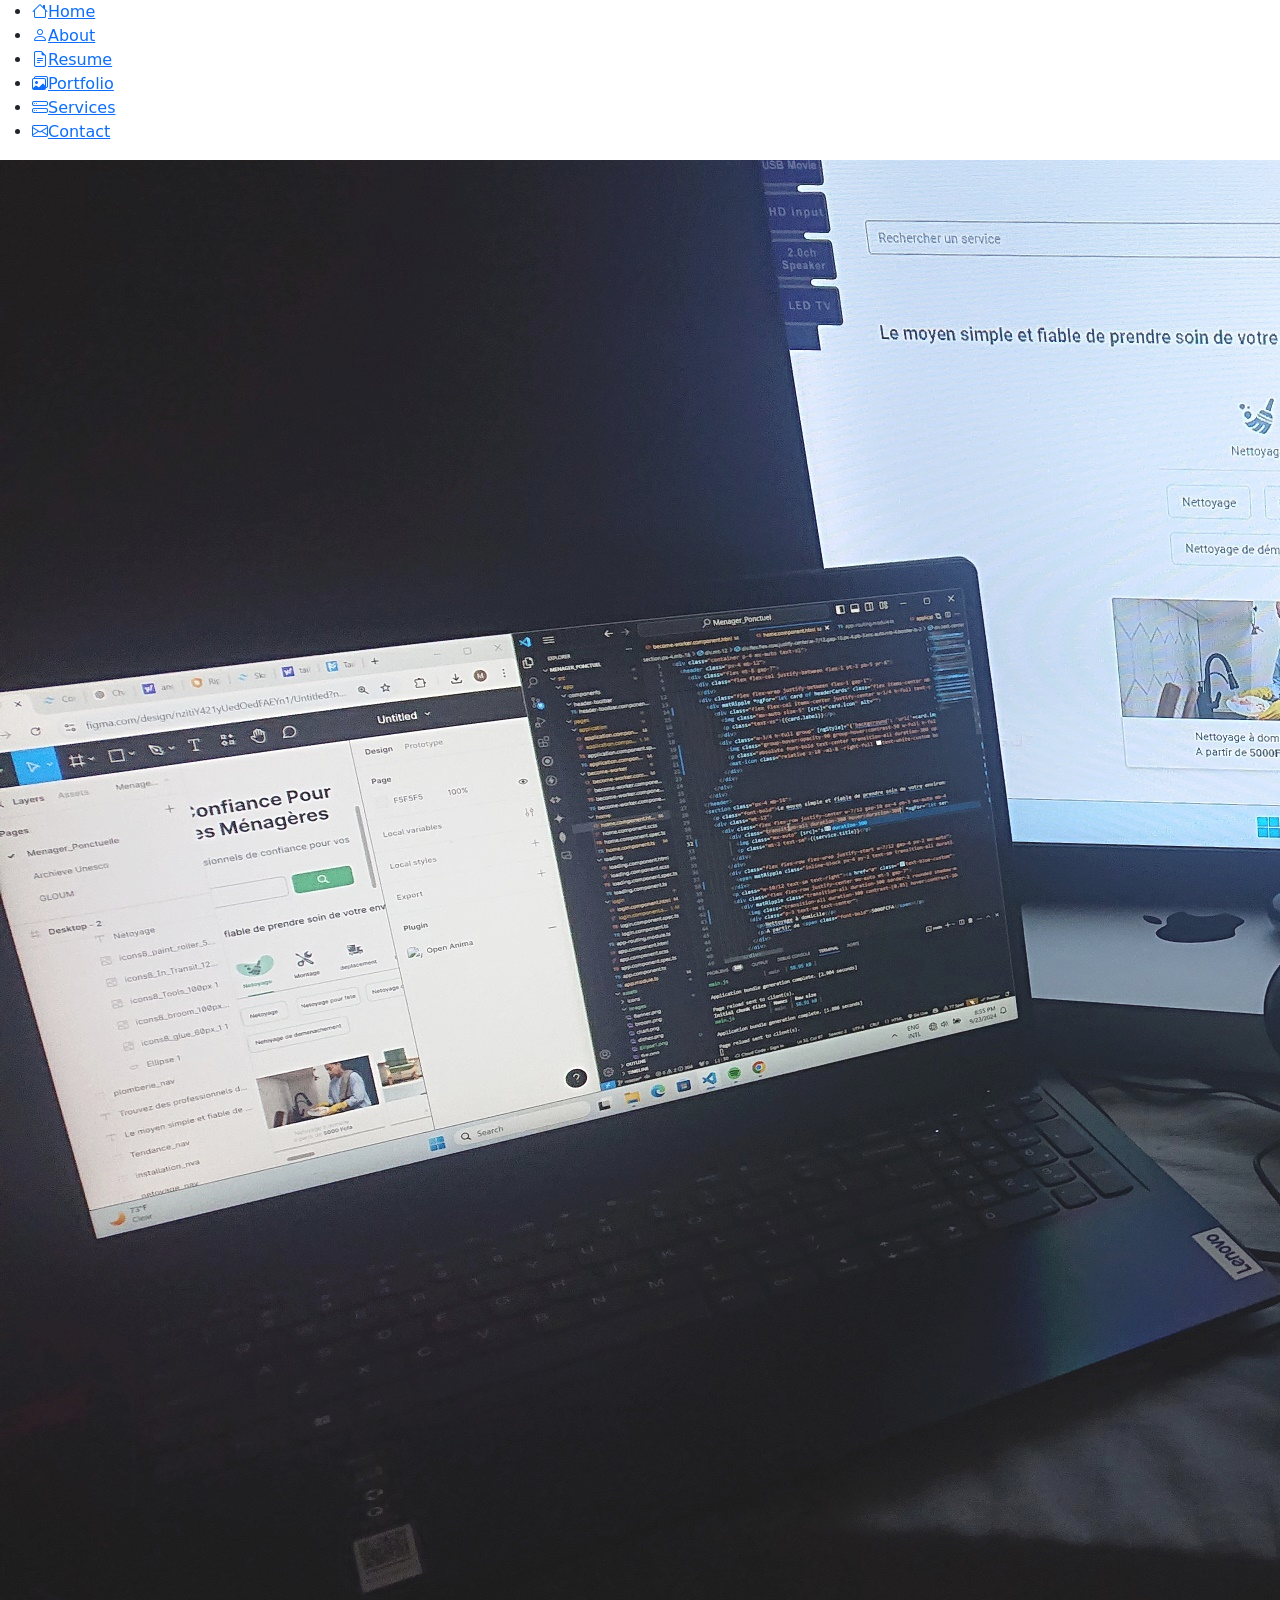
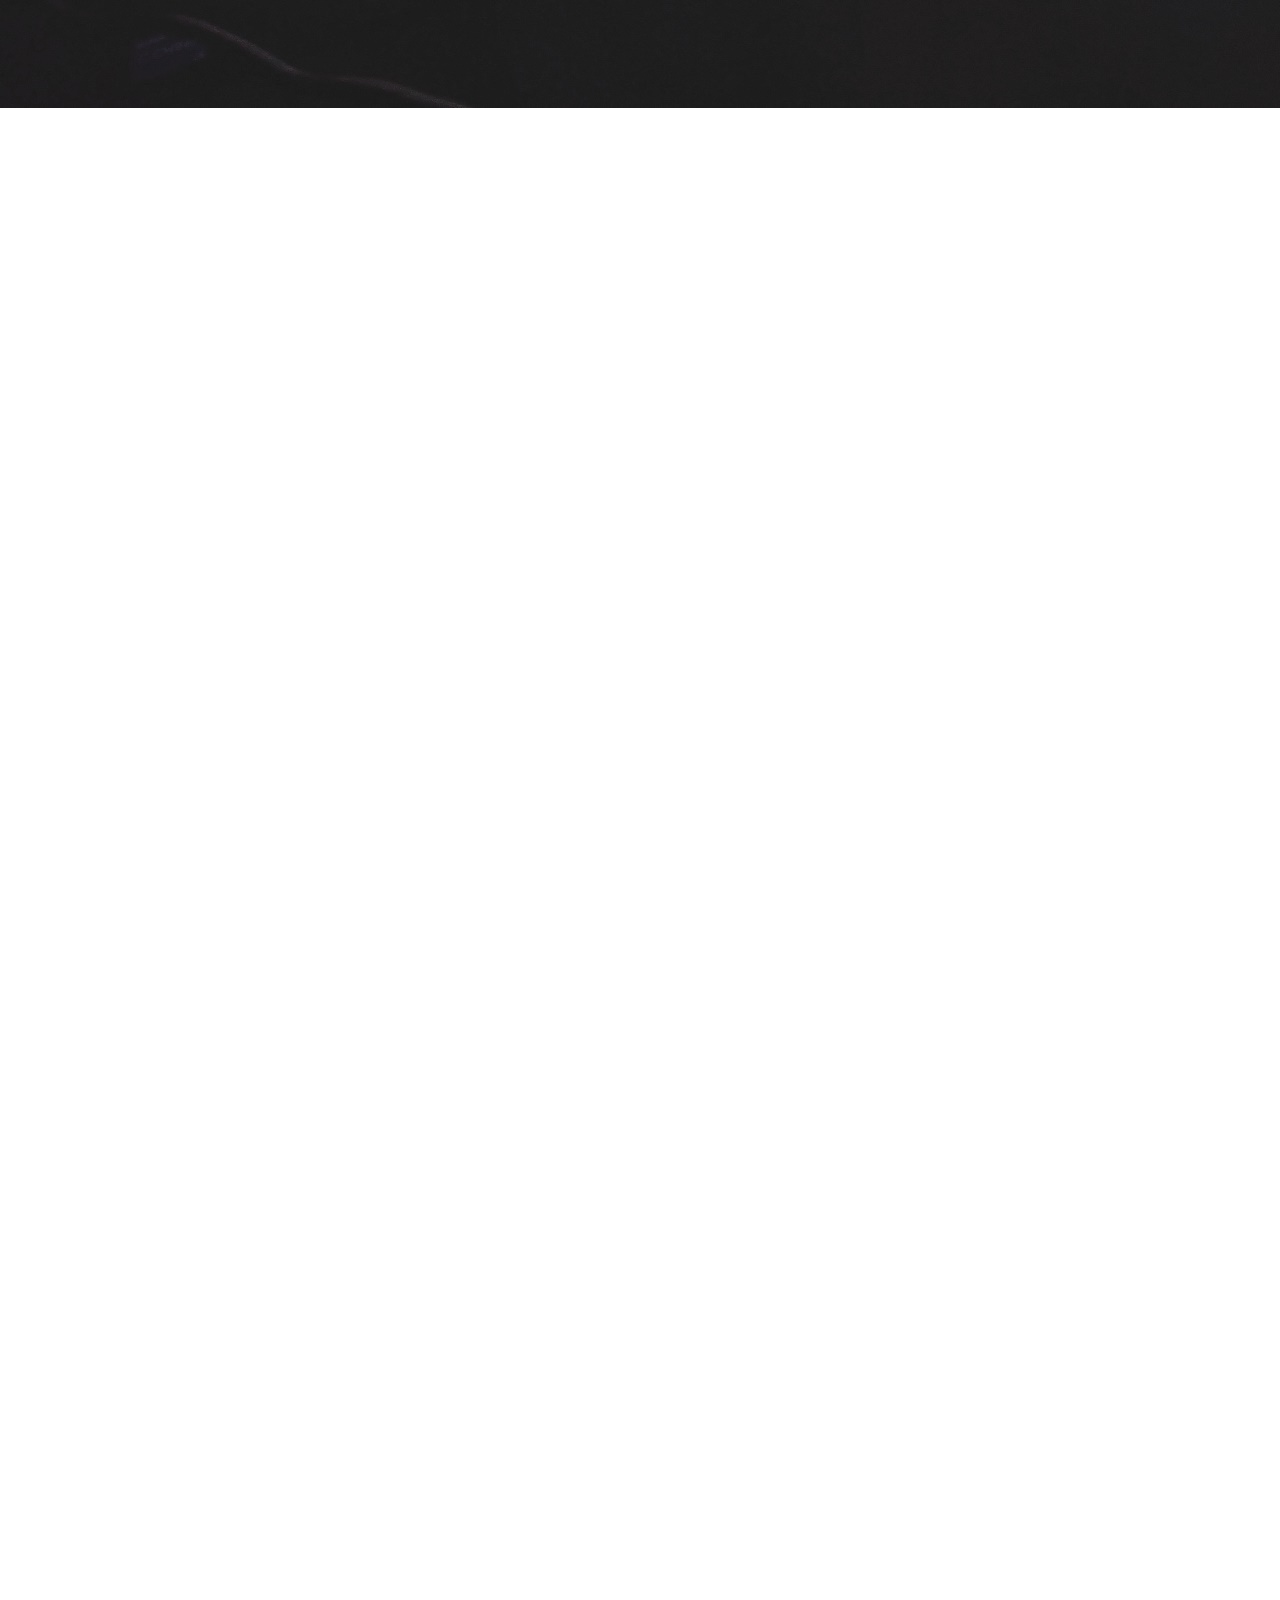
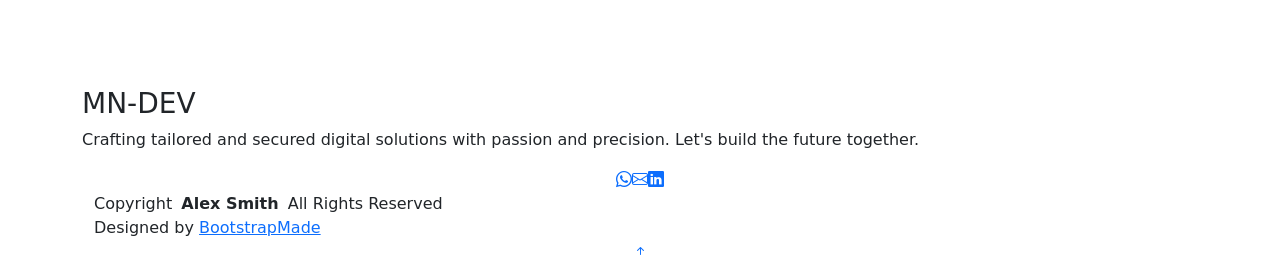
==== index.html @ fee62d94 "Google analytics integrated" ====
<!DOCTYPE html>
<html lang="en">

<head>
  <meta charset="utf-8">
  <meta content="width=device-width, initial-scale=1.0" name="viewport">
  <title>Martial NOUNGA</title>
  <meta content="Crafting tailored and secured digital solutions with passion and precision. Let's build the future together." name="description">
  <meta content="Martial NOUNGA, MN-DEV, Software Engineer, Developpeur Fullstack" name="keywords">

  <meta property="og:title" content="Martial NOUNGA – Web & Mobile Developer">
  <meta property="og:type" content="website">
  <meta property="og:url" content="https://m-dev-psi.vercel.app">
  <meta property="og:image" content="https://m-dev-psi.vercel.app/assets/img/og-image.jpg">
  <meta property="og:description" content="Discover Martial NOUNGA (MN-DEV)'s portfolio – from modern websites to full-featured mobile apps, crafted with precision, performance and passion.">

  <!-- Favicons -->
  <link href="assets/img/favicon.png" rel="icon">
  <link href="assets/img/apple-touch-icon.png" rel="apple-touch-icon">

  <!-- Fonts -->
  <link href="https://fonts.googleapis.com" rel="preconnect">
  <link href="https://fonts.gstatic.com" rel="preconnect" crossorigin>
  <link href="https://fonts.googleapis.com/css2?family=Roboto:ital,wght@0,100;0,300;0,400;0,500;0,700;0,900;1,100;1,300;1,400;1,500;1,700;1,900&family=Poppins:ital,wght@0,100;0,200;0,300;0,400;0,500;0,600;0,700;0,800;0,900;1,100;1,200;1,300;1,400;1,500;1,600;1,700;1,800;1,900&family=Raleway:ital,wght@0,100;0,200;0,300;0,400;0,500;0,600;0,700;0,800;0,900;1,100;1,200;1,300;1,400;1,500;1,600;1,700;1,800;1,900&display=swap" rel="stylesheet">

  <!-- Vendor CSS Files -->
  <link href="assets/vendor/bootstrap/css/bootstrap.min.css" rel="stylesheet">
  <link href="assets/vendor/bootstrap-icons/bootstrap-icons.css" rel="stylesheet">
  <link href="assets/vendor/aos/aos.css" rel="stylesheet">
  <link href="assets/vendor/glightbox/css/glightbox.min.css" rel="stylesheet">
  <link href="assets/vendor/swiper/swiper-bundle.min.css" rel="stylesheet">

  <!-- Main CSS File -->
  <link href="assets/css/main.css" rel="stylesheet">

  <!-- =======================================================
  * Template Name: MyResume
  * Template URL: https://bootstrapmade.com/free-html-bootstrap-template-my-resume/
  * Updated: Jun 29 2024 with Bootstrap v5.3.3
  * Author: BootstrapMade.com
  * License: https://bootstrapmade.com/license/
  ======================================================== -->
</head>

<!-- Google tag (gtag.js) -->
<script async src="https://www.googletagmanager.com/gtag/js?id=G-HFC8Z73PKP"></script>
<script>
  window.dataLayer = window.dataLayer || [];
  function gtag(){dataLayer.push(arguments);}
  gtag('js', new Date());

  gtag('config', 'G-HFC8Z73PKP');
</script>

<body class="index-page">

  <header id="header" class="header d-flex flex-column justify-content-center">

    <i class="header-toggle d-xl-none bi bi-list"></i>

    <nav id="navmenu" class="navmenu">
      <ul>
        <li><a href="#hero" class="active"><i class="bi bi-house navicon"></i><span>Home</span></a></li>
        <li><a href="#about"><i class="bi bi-person navicon"></i><span>About</span></a></li>
        <li><a href="#resume"><i class="bi bi-file-earmark-text navicon"></i><span>Resume</span></a></li>
        <li><a href="#portfolio"><i class="bi bi-images navicon"></i><span>Portfolio</span></a></li>
        <li><a href="#services"><i class="bi bi-hdd-stack navicon"></i><span>Services</span></a></li>
        <li><a href="#contact"><i class="bi bi-envelope navicon"></i><span>Contact</span></a></li>
      </ul>
    </nav>

  </header>

  <main class="main">

    <!-- Hero Section -->
    <section id="hero" class="hero section light-background">

      <img style="filter: opacity(0.9)" src="assets/img/hero.jpg" alt="">

      <div class="container" data-aos="zoom-out">
        <div class="row justify-content-center">
          <div class="col-lg-9">
            <h2 style="font-weight: bold;">Martial NOUNGA</h2>
            <p style="font-weight: bold;">I'm <span class="typed" data-typed-items="Developer, Freelancer, Cybersecurity Analyst">Developer</span><span class="typed-cursor typed-cursor--blink" aria-hidden="true"></span></p>
            <div class="social-links">
              <!-- <a href="#"><i class="bi bi-twitter-x"></i></a> -->
              <a href="https://wa.me/+237691790529" target="_blank"><i class="bi bi-whatsapp"></i></a>
              <a href="mailto:martialnounga@gmail.com" target="_blank"><i class="bi bi-envelope"></i></a>
              <a href="https://linkedin.com/in/martial-nounga" target="_blank"><i class="bi bi-linkedin"></i></a>
            </div>
          </div>
        </div>
      </div>

    </section><!-- /Hero Section -->

    <!-- About Section -->
    <section id="about" class="about section">

      <!-- Section Title -->
      <div class="container section-title" data-aos="fade-up">
        <h2>About</h2>
        <p>I'm a passionate fullstack developer and junior cybersecurity analyst dedicated to building secure, scalable, and user-friendly digital solutions. I believe in writing clean code and following best practices to ensure performance, reliability, and resilience in everything I build.</p>
      </div><!-- End Section Title -->

      <div class="container" data-aos="fade-up" data-aos-delay="100">

        <div class="row gy-4 justify-content-center align-items-center">
          <div style="height: 100%; overflow: hidden;" class="col-lg-4">
            <img src="assets/img/profile-img.jpg" class="img-fluid" alt="">
          </div>
          <div class="col-lg-8 content" style="">
            <h2>Fullstack Developer &amp; Junior Cybersecurity Analyst.</h2>
            <p class="fst-italic py-3">
              Bridging the gap between development and security, I create digital experiences that are not only intuitive and dynamic, but also secure by design.
            </p>
            <div class="row">
              <div class="col-lg-6">
                <ul>
                  <li><i class="bi bi-chevron-right"></i> <strong>Birthday:</strong> <span>22 Feb 2003</span></li>
                  <li><i class="bi bi-chevron-right"></i> <strong>Website:</strong> <span>https://m-dev-psi.vercel.app/</span></li>
                  <li><i class="bi bi-chevron-right"></i> <strong>Phone:</strong> <span>+237 691790529</span></li>
                  <li><i class="bi bi-chevron-right"></i> <strong>City:</strong> <span>Yaoundé, Douala</span></li>
                </ul>
              </div>
              <div class="col-lg-6">
                <ul>
                  <li><i class="bi bi-chevron-right"></i> <strong>Age:</strong> <span>22</span></li>
                  <li><i class="bi bi-chevron-right"></i> <strong>Degree:</strong> <span>Engineer Degree in Digital Systems</span></li>
                  <li><i class="bi bi-chevron-right"></i> <strong>Email:</strong> <span>martialnounga@gmail.com</span></li>
                  <li><i class="bi bi-chevron-right"></i> <strong>Freelance:</strong> <span>Available</span></li>
                </ul>
              </div>
            </div>
            <p class="py-3">
              Passionate about building scalable web and mobile applications and crafting secure digital solutions, I continuously strive to bridge functionality and security in everything I build. With a strong foundation in both development and cybersecurity, I bring a unique perspective that ensures the software I design is not only efficient and user-friendly, but also secure by default. I'm always eager to learn, collaborate, and take on new challenges that push my skills further.
            </p>
          </div>
        </div>

      </div>

    </section><!-- /About Section -->

    <!-- Stats Section -->
    <section id="stats" class="stats section">

      <div class="container" data-aos="fade-up" data-aos-delay="100">

        <div class="row gy-4">

          <div class="col-lg-3 col-md-6 d-flex flex-column align-items-center">
            <i class="bi bi-emoji-smile"></i>
            <div class="stats-item">
              <span data-purecounter-start="0" data-purecounter-end="24" data-purecounter-duration="1" class="purecounter"></span>
              <p>Happy Clients</p>
            </div>
          </div><!-- End Stats Item -->

          <div class="col-lg-3 col-md-6 d-flex flex-column align-items-center">
            <i class="bi bi-journal-richtext"></i>
            <div class="stats-item">
              <span data-purecounter-start="0" data-purecounter-end="30" data-purecounter-duration="1" class="purecounter"></span>
              <p>Projects</p>
            </div>
          </div><!-- End Stats Item -->

          <div class="col-lg-3 col-md-6 d-flex flex-column align-items-center">
            <i class="bi bi-headset"></i>
            <div class="stats-item">
              <span data-purecounter-start="0" data-purecounter-end="3" data-purecounter-duration="1" class="purecounter"></span>
              <p>Years of experiences</p>
            </div>
          </div><!-- End Stats Item -->

          <div class="col-lg-3 col-md-6 d-flex flex-column align-items-center">
            <i class="bi bi-people"></i>
            <div class="stats-item">
              <span data-purecounter-start="0" data-purecounter-end="8" data-purecounter-duration="1" class="purecounter"></span>
              <p>Brands that trust me</p>
            </div>
          </div>
          <!-- End Stats Item -->

        </div>

      </div>

    </section><!-- /Stats Section -->

    <!-- Skills Section -->
    <section id="skills" class="skills section">

      <!-- Section Title -->
      <div class="container section-title" data-aos="fade-up">
        <h2>Skills</h2>
        <p>Proficient in modern web and software development tools, languages, and frameworks.</p>
      </div><!-- End Section Title -->

      <div class="container" data-aos="fade-up" data-aos-delay="100">

        <div class="row skills-content skills-animation">

          <div class="col-lg-6">

            <div class="progress">
              <span class="skill"><span>Angular/Typescript</span> <i class="val">90%</i></span>
              <div class="progress-bar-wrap">
                <div class="progress-bar" role="progressbar" aria-valuenow="90" aria-valuemin="0" aria-valuemax="100"></div>
              </div>
            </div><!-- End Skills Item -->

            <div class="progress">
              <span class="skill"><span>Ionic (Angular)</span> <i class="val">90%</i></span>
              <div class="progress-bar-wrap">
                <div class="progress-bar" role="progressbar" aria-valuenow="90" aria-valuemin="0" aria-valuemax="100"></div>
              </div>
            </div><!-- End Skills Item -->

             <div class="progress">
              <span class="skill"><span>HTML / CSS / JavaScript (ES6+) / TypeScript</span> <i class="val">80%</i></span>
              <div class="progress-bar-wrap">
                <div class="progress-bar" role="progressbar" aria-valuenow="80" aria-valuemin="0" aria-valuemax="100"></div>
              </div>
            </div><!-- End Skills Item -->

            <div class="progress">
              <span class="skill"><span>TailwindCSS</span> <i class="val">80%</i></span>
              <div class="progress-bar-wrap">
                <div class="progress-bar" role="progressbar" aria-valuenow="80" aria-valuemin="0" aria-valuemax="100"></div>
              </div>
            </div><!-- End Skills Item -->

          </div>

          <div class="col-lg-6">

            <div class="progress">
              <span class="skill"><span>ASP.NET Core API (C#)</span> <i class="val">80%</i></span>
              <div class="progress-bar-wrap">
                <div class="progress-bar" role="progressbar" aria-valuenow="80" aria-valuemin="0" aria-valuemax="100"></div>
              </div>
            </div><!-- End Skills Item -->

            <div class="progress">
              <span class="skill"><span>Node JS / Express JS</span> <i class="val">80%</i></span>
              <div class="progress-bar-wrap">
                <div class="progress-bar" role="progressbar" aria-valuenow="80" aria-valuemin="0" aria-valuemax="100"></div>
              </div>
            </div><!-- End Skills Item -->

            <div class="progress">
              <span class="skill"><span>SQL Server / MySQL</span> <i class="val">60%</i></span>
              <div class="progress-bar-wrap">
                <div class="progress-bar" role="progressbar" aria-valuenow="60" aria-valuemin="0" aria-valuemax="100"></div>
              </div>
            </div><!-- End Skills Item -->

            <div class="progress">
              <span class="skill"><span>Analyse des risques SI</span> <i class="val">50%</i></span>
              <div class="progress-bar-wrap">
                <div class="progress-bar" role="progressbar" aria-valuenow="50" aria-valuemin="0" aria-valuemax="100"></div>
              </div>
            </div><!-- End Skills Item -->

          </div>

        </div>

      </div>

    </section><!-- /Skills Section -->

    <!-- Resume Section -->
    <section id="resume" class="resume section">

      <!-- Section Title -->
      <div class="container section-title" data-aos="fade-up">
        <h2>Resume</h2>
        <p>I hold a Master's in Digital Systems Engineering with a focus on software development and cybersecurity. I've built fullstack web and mobile apps using Angular, Ionic, Node.js, and ASP.NET Core, and completed freelance projects in various fields of activities.</p>
      </div><!-- End Section Title -->

      <div class="container">

        <div class="row">

          <div class="col-lg-6" data-aos="fade-up" data-aos-delay="100">
            <h3 class="resume-title">Summary</h3>

            <div class="resume-item pb-0">
              <h4>Martial NOUNGA</h4>
              <p><em>Versatile and detail-oriented Fullstack Developer with 3+ years of experience designing and building secure, user-centered web and mobile applications from concept to deployment. Currently deepening expertise in cybersecurity to deliver solutions that are both innovative and resilient by design.</em></p>
              <ul>
                <li><a href="https://www.google.com/maps/place/Yaound%C3%A9,+Cameroon" target="_blank">Yaoundé, Centre, Cameroon</a></li>
                <li><a href="tel:+237691790529" target="_blank">+237 691790529</a></li>
                <li><a href="mailto:martialnounga@gmail.com" target="_blank">martialnounga@gmail.com</a></li>
              </ul>
            </div><!-- Edn Resume Item -->

            <h3 class="resume-title">Education</h3>
            <div class="resume-item">
              <h4>Master's Degree in Digital Systems Engineering</h4>
              <h5>2020 - 2025</h5>
              <p><em>International Advanced School of Digital Engineering, Cameroon</em></p>
              <p>Comprehensive 5-year projects oriented training program focused on software development, networking, and cybersecurity, with hands-on experience in fullstack engineering and secure systems design.</p>
            </div><!-- Edn Resume Item -->

            <div class="resume-item">
              <h4>Cisco Certified Ethical Hacker – Training in Progress</h4>
              <h5>2024 - Ongoing</h5>
              <p><em>Cisco Networking Academy - Online</em></p>
              <p>Currently pursuing CEH certification via Cisco NetAcad, developing skills in ethical hacking, vulnerability assessment, and network defense.</p>
            </div><!-- Edn Resume Item -->

            <div class="resume-item">
              <h4>Certified in Cybersecurity (CC)</h4>
              <h5>2024</h5>
              <p><em>ISC2 – International Information System Security Certification Consortium</em></p>
              <p>Recognized certification validating core cybersecurity knowledge in security principles, access control, network security, and risk management.</p>
            </div><!-- Edn Resume Item -->

          </div>

          <div class="col-lg-6" data-aos="fade-up" data-aos-delay="200">
            <h3 class="resume-title">Professional Experience</h3>
            <div class="resume-item">
              <h4>Software Engineer</h4>
              <h5>2023 - Present</h5>
              <p><em>Weblysoft, McLean Virginia, USA </em></p>
              <ul>
                <li>Built and maintained web apps, mobile apps using Angular, Ionic and TailwindCSS.</li>
                <li>Developed RESTful APIs and microservices for various client projects, using ASP.NET Core (C#). </li>
                <li>Built performance-optimized websites that enhance brand visibility and effectively communicate business services to target audiences.</li>
                <li>Ensured scalability and maintainability through modular architecture and clean code</li>
              </ul>
            </div><!-- Edn Resume Item -->

            <div class="resume-item">
              <h4>Frontend Developer</h4>
              <h5>2024 – 2025</h5>
              <p><em>Cover, Yaounde, Cameroon</em></p>
              <ul>
                <li>Contributed to the development of modern frontend interfaces of the ERP FLEUVA using Angular, TypeScript.</li>
                <li>Implemented responsive designs and reusable components aligned with UX best practices.</li>
                <li>Participated in agile workflows and collaborated closely with backend teams.</li>
                <li>Contributing in software testing phase, and involved in the software security assessment team to identify and mitigates the system's vulnerabilities.</li>
              </ul>
            </div><!-- Edn Resume Item -->

            <div class="resume-item">
              <h4>Freelance Fullstack web/mobile developer</h4>
              <h5>2022 - Present</h5>
              <p><em>Self-employed</em></p>
              <ul>
                <li>Developed and deployed custom web and mobile apps for clients in healthcare, education, entertainment, commerce, etc.</li>
                <li>Handled full project lifecycle: planning, financing, UI/UX, backend, frontend, hosting, and maintenance.</li>
              </ul>
            </div><!-- Edn Resume Item -->

          </div>

        </div>

      </div>

    </section><!-- /Resume Section -->

    <!-- Portfolio Section -->
    <section id="portfolio" class="portfolio section">

      <!-- Section Title -->
      <div class="container section-title" data-aos="fade-up">
        <h2>Portfolio</h2>
        <p><p>From websites for growing brands to complete web and mobile applications, these projects reflect my ability to turn ideas into functional, secure, and user-focused digital solutions. Many other projects exist as well, but only a selection is showcased here.</p></p>
      </div><!-- End Section Title -->

      <div class="container">

        <div class="isotope-layout" data-default-filter="*" data-layout="masonry" data-sort="original-order">

          <ul class="portfolio-filters isotope-filters" data-aos="fade-up" data-aos-delay="100">
            <li data-filter="*" class="filter-active">All</li>
            <li data-filter=".filter-app">Mobile Apps</li>
            <li data-filter=".filter-product">Web Apps</li>
            <li data-filter=".filter-branding">Websites</li>
          </ul><!-- End Portfolio Filters -->

          <div id="isotope-container" class="row gy-4 isotope-container" data-aos="fade-up" data-aos-delay="200">

            

          </div><!-- End Portfolio Container -->

        </div>

      </div>

    </section><!-- /Portfolio Section -->

    <!-- Services Section -->
    <section id="services" class="services section">

      <!-- Section Title -->
      <div class="container section-title" data-aos="fade-up">
        <h2>Services</h2>
        <p>I provide tailored digital solutions ranging from modern web and mobile application development to performance optimization and basic cybersecurity assessments. My goal is to help businesses grow securely and efficiently through technology.</p>
      </div><!-- End Section Title -->

      <div class="container">

        <div class="row gy-4">

          <div class="col-lg-4 col-md-6" data-aos="fade-up" data-aos-delay="100">
            <div class="service-item item-cyan position-relative">
              <div class="icon">
                <svg width="100" height="100" viewBox="0 0 600 600" xmlns="http://www.w3.org/2000/svg">
                  <path stroke="none" stroke-width="0" fill="#f5f5f5" d="M300,521.0016835830174C376.1290562159157,517.8887921683347,466.0731472004068,529.7835943286574,510.70327084640275,468.03025145048787C554.3714126377745,407.6079735673963,508.03601936045806,328.9844924480964,491.2728898941984,256.3432110539036C474.5976632858925,184.082847569629,479.9380746630129,96.60480741107993,416.23090153303,58.64404602377083C348.86323505073057,18.502131276798302,261.93793281208167,40.57373210992963,193.5410806939664,78.93577620505333C130.42746243093433,114.334589627462,98.30271207620316,179.96522072025542,76.75703585869454,249.04625023123273C51.97151888228291,328.5150500222984,13.704378332031375,421.85034740162234,66.52175969318436,486.19268352777647C119.04800174914682,550.1803526380478,217.28368757567262,524.383925680826,300,521.0016835830174"></path>
                </svg>
                <i class="bi bi-code-slash"></i>
              </div>
              <a href="#" class="stretched-link">
                <h3>Fullstack Web Development</h3>
              </a>
              <p>Responsive and dynamic websites and web apps using Angular, TailwindCSS, Node.js, and .NET. From UI design to backend integration.</p>
            </div>
          </div><!-- End Service Item -->

          <div class="col-lg-4 col-md-6" data-aos="fade-up" data-aos-delay="200">
            <div class="service-item item-orange position-relative">
              <div class="icon">
                <svg width="100" height="100" viewBox="0 0 600 600" xmlns="http://www.w3.org/2000/svg">
                  <path stroke="none" stroke-width="0" fill="#f5f5f5" d="M300,582.0697525312426C382.5290701553225,586.8405444964366,449.9789794690241,525.3245884688669,502.5850820975895,461.55621195738473C556.606425686781,396.0723002908107,615.8543463187945,314.28637112970534,586.6730223649479,234.56875336149918C558.9533121215079,158.8439757836574,454.9685369536778,164.00468322053177,381.49747125262974,130.76875717737553C312.15926192815925,99.40240125094834,248.97055460311594,18.661163978235184,179.8680185752513,50.54337015887873C110.5421016452524,82.52863877960104,119.82277516462835,180.83849132639028,109.12597500060166,256.43424936330496C100.08760227029461,320.3096726198365,92.17705696193138,384.0621239912766,124.79988738764834,439.7174275375508C164.83382741302287,508.01625554203684,220.96474134820875,577.5009287672846,300,582.0697525312426"></path>
                </svg>
                <i class="bi bi-phone"></i>
              </div>
              <a href="#" class="stretched-link">
                <h3>Mobile App <br>Development</h3>
              </a>
              <p>Cross-platform mobile apps with Ionic & Angular. Delivering modern UI and smooth performance on Android & iOS.</p>
            </div>
          </div><!-- End Service Item -->

          <div class="col-lg-4 col-md-6" data-aos="fade-up" data-aos-delay="300">
            <div class="service-item item-teal position-relative">
              <div class="icon">
                <svg width="100" height="100" viewBox="0 0 600 600" xmlns="http://www.w3.org/2000/svg">
                  <path stroke="none" stroke-width="0" fill="#f5f5f5" d="M300,541.5067337569781C382.14930387511276,545.0595476570109,479.8736841581634,548.3450877840088,526.4010558755058,480.5488172755941C571.5218469581645,414.80211281144784,517.5187510058486,332.0715597781072,496.52539010469104,255.14436215662573C477.37192572678356,184.95920475031193,473.57363656557914,105.61284051026155,413.0603344069578,65.22779650032875C343.27470386102294,18.654635553484475,251.2091493199835,5.337323636656869,175.0934190732945,40.62881213300186C97.87086631185822,76.43348514350839,51.98124368387456,156.15599469081315,36.44837278890362,239.84606092416172C21.716077023791087,319.22268207091537,43.775223500013084,401.1760424656574,96.891909868211,461.97329694683043C147.22146801428983,519.5804099606455,223.5754009179313,538.201503339737,300,541.5067337569781"></path>
                </svg>
                <i class="bi bi-diagram-3"></i>
              </div>
              <a href="#" class="stretched-link">
                <h3>API Design <br>& Integration</h3>
              </a>
              <p>Design and integration of RESTful APIs to connect and scale web and mobile applications effectively.</p>
            </div>
          </div><!-- End Service Item -->

          <div class="col-lg-4 col-md-6" data-aos="fade-up" data-aos-delay="400">
            <div class="service-item item-red position-relative">
              <div class="icon">
                <svg width="100" height="100" viewBox="0 0 600 600" xmlns="http://www.w3.org/2000/svg">
                  <path stroke="none" stroke-width="0" fill="#f5f5f5" d="M300,503.46388370962813C374.79870501325706,506.71871716319447,464.8034551963731,527.1746412648533,510.4981551193396,467.86667711651364C555.9287308511215,408.9015244558933,512.6030010748507,327.5744911775523,490.211057578863,256.5855673507754C471.097692560561,195.9906835881958,447.69079081568157,138.11976852964426,395.19560036434837,102.3242989838813C329.3053358748298,57.3949838291264,248.02791733380457,8.279543830951368,175.87071277845988,42.242879143198664C103.41431057327972,76.34704239035025,93.79494320519305,170.9812938413882,81.28167332365135,250.07896920659033C70.17666984294237,320.27484674793965,64.84698225790005,396.69656628748305,111.28512138212992,450.4950937839243C156.20124167950087,502.5303643271138,231.32542653798444,500.4755392045468,300,503.46388370962813"></path>
                </svg>
                <i class="bi bi-globe"></i>
              </div>
              <a href="#" class="stretched-link">
                <h3>Website Development & Optimization</h3>
              </a>
              <p>Build modern, responsive websites tailored to your brand, and optimize them for performance, SEO, and user experience.</p>
              <a href="#" class="stretched-link"></a>
            </div>
          </div><!-- End Service Item -->

          <div class="col-lg-4 col-md-6" data-aos="fade-up" data-aos-delay="600">
            <div class="service-item item-pink position-relative">
              <div class="icon">
                <svg width="100" height="100" viewBox="0 0 600 600" xmlns="http://www.w3.org/2000/svg">
                  <path stroke="none" stroke-width="0" fill="#f5f5f5" d="M300,566.797414625762C385.7384707136149,576.1784315230908,478.7894351017131,552.8928747891023,531.9192734346935,484.94944893311C584.6109503024035,417.5663521118492,582.489472248146,322.67544863468447,553.9536738515405,242.03673114598146C529.1557734026468,171.96086150256528,465.24506316201064,127.66468636344209,395.9583748389544,100.7403814666027C334.2173773831606,76.7482773500951,269.4350130405921,84.62216499799875,207.1952322260088,107.2889140133804C132.92018162631612,134.33871894543012,41.79353780512637,160.00259165414826,22.644507872594943,236.69541883565114C3.319112789854554,314.0945973066697,72.72355303640163,379.243833228382,124.04198916343866,440.3218312028393C172.9286146004772,498.5055451809895,224.45579914871206,558.5317968840102,300,566.797414625762"></path>
                </svg>
                <i class="bi bi-shield-lock"></i>
              </div>
              <a href="#" class="stretched-link">
                <h3>Software Security Assessment</h3>
              </a>
              <p>Basic vulnerability assessments and code reviews to help identify and fix potential security risks.</p>
              <a href="#" class="stretched-link"></a>
            </div>
          </div><!-- End Service Item -->

          <div class="col-lg-4 col-md-6" data-aos="fade-up" data-aos-delay="500">
            <div class="service-item item-indigo position-relative">
              <div class="icon">
                <svg width="100" height="100" viewBox="0 0 600 600" xmlns="http://www.w3.org/2000/svg">
                  <path stroke="none" stroke-width="0" fill="#f5f5f5" d="M300,532.3542879108572C369.38199826031484,532.3153073249985,429.10787420159085,491.63046689027357,474.5244479745417,439.17860296908856C522.8885846962883,383.3225815378663,569.1668002868075,314.3205725914397,550.7432151929288,242.7694973846089C532.6665558377875,172.5657663291529,456.2379748765914,142.6223662098291,390.3689995646985,112.34683881706744C326.66090330228417,83.06452184765237,258.84405631176094,53.51806209861945,193.32584062364296,78.48882559362697C121.61183558270385,105.82097193414197,62.805066853699245,167.19869350419734,48.57481801355237,242.6138429142374C34.843463184063346,315.3850353017275,76.69343916112496,383.4422959591041,125.22947124332185,439.3748458443577C170.7312796277747,491.8107796887764,230.57421082200815,532.3932930995766,300,532.3542879108572"></path>
                </svg>
                <i class="bi bi-person-workspace icon"></i>
              </div>
              <a href="#" class="stretched-link">
                <h3>Freelance <br>Consulting</h3>
              </a>
              <p>Technical support for startups and entrepreneurs: project scoping, MVP building, and software advice.</p>
              <a href="#" class="stretched-link"></a>
            </div>
          </div><!-- End Service Item -->

        </div>

      </div>

    </section><!-- /Services Section -->

    <!-- Testimonials Section -->
    <section id="testimonials" class="testimonials section">

      <!-- Section Title -->
      <div class="container section-title" data-aos="fade-up">
        <h2>They Trust Us</h2>
        <p class="fst-italic">Every project is a story of trust and collaboration.</p>
      </div><!-- End Section Title -->

      <div class="container" data-aos="fade-up" data-aos-delay="100">

        <div class="swiper init-swiper">
          <script type="application/json" class="swiper-config">
            {
              "loop": true,
              "speed": 600,
              "autoplay": {
                "delay": 5000
              },
              "slidesPerView": "auto",
              "pagination": {
                "el": ".swiper-pagination",
                "type": "bullets",
                "clickable": true
              }
            }
          </script>
          <div class="swiper-wrapper">

            <div class="swiper-slide">
              <div class="testimonial-item">
                <div class="row gy-4 justify-content-center align-items-center">
                  <div class="col-lg-2 text-center">
                    <img src="assets/img/testimonials/weblysoft.png" class="img-fluid" alt="">
                  </div>
                  <div class="col-lg-2 text-center">
                    <img src="assets/img/testimonials/raia.png" class="img-fluid" alt="">
                  </div>
                  <div class="col-lg-2 text-center">
                    <img src="assets/img/testimonials/fleuva.webp" class="img-fluid" alt="">
                  </div>
                  <div class="col-lg-2 text-center">
                    <img src="assets/img/testimonials/laboussole.svg" class="img-fluid" alt="">
                  </div>
                  <div class="col-lg-2 text-center">
                    <img src="assets/img/testimonials/cover.svg" class="img-fluid" alt="">
                  </div>
                </div>
              </div>
            </div>

            <!-- <div class="swiper-slide">
              <div class="testimonial-item">
                <div class="row gy-4 justify-content-center">
                  <div class="col-lg-2 text-center">
                    <img src="assets/img/testimonials/laboussole.svg" class="img-fluid" alt="">
                  </div>
                  <div class="col-lg-2 text-center">
                    <img src="assets/img/testimonials/cover.svg" class="img-fluid" alt="">
                  </div>
                </div>
              </div>
            </div> -->
            <!-- End testimonial item -->

            <!-- <div class="swiper-slide">
              <div class="testimonial-item">
                <div class="row gy-4 justify-content-center">
                  <div class="col-lg-6">
                    <div class="testimonial-content">
                      <p>
                        <i class="bi bi-quote quote-icon-left"></i>
                        <span>Export tempor illum tamen malis malis eram quae irure esse labore quem cillum quid cillum eram malis quorum velit fore eram velit sunt aliqua noster fugiat irure amet legam anim culpa.</span>
                        <i class="bi bi-quote quote-icon-right"></i>
                      </p>
                      <h3>Manuella MENDO</h3>
                      <h4>UI/UX Designer, Weblysoft LLC</h4>
                      <div class="stars">
                        <i class="bi bi-star-fill"></i><i class="bi bi-star-fill"></i><i class="bi bi-star-fill"></i><i class="bi bi-star-fill"></i><i class="bi bi-star-fill"></i>
                      </div>
                    </div>
                  </div>
                  <div class="col-lg-2 text-center">
                    <img src="assets/img/testimonials/testimonials-2.jpg" class="img-fluid testimonial-img" alt="">
                  </div>
                </div>
              </div>
            </div> -->
            <!-- End testimonial item -->

            <!-- <div class="swiper-slide">
              <div class="testimonial-item">
                <div class="row gy-4 justify-content-center">
                  <div class="col-lg-6">
                    <div class="testimonial-content">
                      <p>
                        <i class="bi bi-quote quote-icon-left"></i>
                        <span>Enim nisi quem export duis labore cillum quae magna enim sint quorum nulla quem veniam duis minim tempor labore quem eram duis noster aute amet eram fore quis sint minim.</span>
                        <i class="bi bi-quote quote-icon-right"></i>
                      </p>
                      <h3>Jena Karlis</h3>
                      <h4>Store Owner</h4>
                      <div class="stars">
                        <i class="bi bi-star-fill"></i><i class="bi bi-star-fill"></i><i class="bi bi-star-fill"></i><i class="bi bi-star-fill"></i><i class="bi bi-star-fill"></i>
                      </div>
                    </div>
                  </div>
                  <div class="col-lg-2 text-center">
                    <img src="assets/img/testimonials/testimonials-3.jpg" class="img-fluid testimonial-img" alt="">
                  </div>
                </div>
              </div>
            </div> -->
            <!-- End testimonial item -->

            <!-- <div class="swiper-slide">
              <div class="testimonial-item">
                <div class="row gy-4 justify-content-center">
                  <div class="col-lg-6">
                    <div class="testimonial-content">
                      <p>
                        <i class="bi bi-quote quote-icon-left"></i>
                        <span>Fugiat enim eram quae cillum dolore dolor amet nulla culpa multos export minim fugiat minim velit minim dolor enim duis veniam ipsum anim magna sunt elit fore quem dolore labore illum veniam.</span>
                        <i class="bi bi-quote quote-icon-right"></i>
                      </p>
                      <h3>John Larson</h3>
                      <h4>Entrepreneur</h4>
                      <div class="stars">
                        <i class="bi bi-star-fill"></i><i class="bi bi-star-fill"></i><i class="bi bi-star-fill"></i><i class="bi bi-star-fill"></i><i class="bi bi-star-fill"></i>
                      </div>
                    </div>
                  </div>
                  <div class="col-lg-2 text-center">
                    <img src="assets/img/testimonials/testimonials-4.jpg" class="img-fluid testimonial-img" alt="">
                  </div>
                </div>
              </div>
            </div> -->
            <!-- End testimonial item -->

          </div>
          <div class="swiper-pagination"></div>
        </div>

      </div>

    </section><!-- /Testimonials Section -->

    <!-- Contact Section -->
    <section id="contact" class="contact section">

      <!-- Section Title -->
      <div class="container section-title" data-aos="fade-up">
        <h2>Contact</h2>
        <p>Besoin de collaboration ou d'informations supplémentaires ?</p>
      </div><!-- End Section Title -->

      <div class="container" data-aos="fade" data-aos-delay="100">

        <div class="row gy-4">

          <div class="col-lg-4">
            <div class="info-item d-flex" data-aos="fade-up" data-aos-delay="200">
              <i class="bi bi-geo-alt flex-shrink-0"></i>
              <div>
                <h3>Address</h3>
                <p>Emana, Yaoundé, Cameroon</p>
              </div>
            </div><!-- End Info Item -->

            <div class="info-item d-flex" data-aos="fade-up" data-aos-delay="300">
              <i class="bi bi-telephone flex-shrink-0"></i>
              <div>
                <h3>Call Us</h3>
                <p><a style="color: #272829;" href="tel:+237691790529">+237 691790529</a></p>
              </div>
            </div><!-- End Info Item -->

            <div class="info-item d-flex" data-aos="fade-up" data-aos-delay="400">
              <i class="bi bi-envelope flex-shrink-0"></i>
              <div>
                <h3>Email Us</h3>
                <p><a style="color: #272829;" href="mailto:martialnounga@gmail.com">martialnounga@gmail.com</a></p>
              </div>
            </div><!-- End Info Item -->

          </div>

          <div class="col-lg-8">
            <form action="forms/contact.php" method="post" class="php-email-form" data-aos="fade-up" data-aos-delay="200">
              <div class="row gy-4">

                <div class="col-md-6">
                  <input type="text" name="name" class="form-control" placeholder="Your Name" required="" disabled>
                </div>

                <div class="col-md-6 ">
                  <input type="email" class="form-control" name="email" placeholder="Your Email" required="" disabled>
                </div>

                <div class="col-md-12">
                  <input type="text" class="form-control" name="subject" placeholder="Subject" required="" disabled>
                </div>

                <div class="col-md-12">
                  <textarea class="form-control" name="message" rows="6" placeholder="Message" required="" disabled></textarea>
                </div>

                <div class="col-md-12 text-center">
                  <div class="loading">Loading</div>
                  <div class="error-message"></div>
                  <div class="sent-message">Your message has been sent. Thank you!</div>

                  <button type="submit" disabled>Send Message (Available soon)</button>
                </div>

              </div>
            </form>
          </div><!-- End Contact Form -->

        </div>

      </div>

    </section><!-- /Contact Section -->

  </main>

  <footer id="footer" class="footer position-relative light-background">
    <div class="container">
      <h3 class="sitename">MN-DEV</h3>
      <p>Crafting tailored and secured digital solutions with passion and precision. Let's build the future together.</p>
      <div class="social-links d-flex justify-content-center">
        <a href="https://wa.me/+237691790529" target="_blank"><i class="bi bi-whatsapp"></i></a>
        <a href="mailto:martialnounga@gmail.com" target="_blank"><i class="bi bi-envelope"></i></a>
        <a href="https://www.linkedin.com/in/martial-nounga" target="_blank"><i class="bi bi-linkedin"></i></a>
      </div>
      <div class="container" style="opacity: 1;">
        <div class="copyright">
          <span>Copyright</span> <strong class="px-1 sitename">Alex Smith</strong> <span>All Rights Reserved</span>
        </div>
        <div class="credits">
          <!-- All the links in the footer should remain intact. -->
          <!-- You can delete the links only if you've purchased the pro version. -->
          <!-- Licensing information: https://bootstrapmade.com/license/ -->
          <!-- Purchase the pro version with working PHP/AJAX contact form: [buy-url] -->
          Designed by <a href="https://bootstrapmade.com/">BootstrapMade</a>
        </div>
      </div>
    </div>
  </footer>

  <!-- Scroll Top -->
  <a href="#" id="scroll-top" class="scroll-top d-flex align-items-center justify-content-center"><i class="bi bi-arrow-up-short"></i></a>

  <!-- Preloader -->
  <div id="preloader"></div>

  <!-- Vendor JS Files -->
  <script src="assets/vendor/bootstrap/js/bootstrap.bundle.min.js"></script>
  <script src="assets/vendor/php-email-form/validate.js"></script>
  <script src="assets/vendor/aos/aos.js"></script>
  <script src="assets/vendor/typed.js/typed.umd.js"></script>
  <script src="assets/vendor/purecounter/purecounter_vanilla.js"></script>
  <script src="assets/vendor/waypoints/noframework.waypoints.js"></script>
  <script src="assets/vendor/glightbox/js/glightbox.min.js"></script>
  <script src="assets/vendor/imagesloaded/imagesloaded.pkgd.min.js"></script>
  <script src="assets/vendor/isotope-layout/isotope.pkgd.min.js"></script>
  <script src="assets/vendor/swiper/swiper-bundle.min.js"></script>

  <!-- Main JS File -->
  <script src="assets/js/main.js"></script>
  <script src="assets/js/data.js"></script>

</body>

</html>
---- assets/css/main.css ----
/**
* Template Name: MyResume
* Template URL: https://bootstrapmade.com/free-html-bootstrap-template-my-resume/
* Updated: Jun 29 2024 with Bootstrap v5.3.3
* Author: BootstrapMade.com
* License: https://bootstrapmade.com/license/
*/

/*--------------------------------------------------------------
# Font & Color Variables
# Help: https://bootstrapmade.com/color-system/
--------------------------------------------------------------*/
/* Fonts */
:root {
  --default-font: "Roboto",  system-ui, -apple-system, "Segoe UI", Roboto, "Helvetica Neue", Arial, "Noto Sans", "Liberation Sans", sans-serif, "Apple Color Emoji", "Segoe UI Emoji", "Segoe UI Symbol", "Noto Color Emoji";
  --heading-font: "Raleway",  sans-serif;
  --nav-font: "Poppins",  sans-serif;
}

/* Global Colors - The following color variables are used throughout the website. Updating them here will change the color scheme of the entire website */
:root { 
  --background-color: #ffffff; /* Background color for the entire website, including individual sections */
  --default-color: #272829; /* Default color used for the majority of the text content across the entire website */
  --heading-color: #45505b; /* Color for headings, subheadings and title throughout the website */
  --accent-color: #0563bb; /* Accent color that represents your brand on the website. It's used for buttons, links, and other elements that need to stand out */
  --surface-color: #ffffff; /* The surface color is used as a background of boxed elements within sections, such as cards, icon boxes, or other elements that require a visual separation from the global background. */
  --contrast-color: #ffffff; /* Contrast color for text, ensuring readability against backgrounds of accent, heading, or default colors. */
}

/* Nav Menu Colors - The following color variables are used specifically for the navigation menu. They are separate from the global colors to allow for more customization options */
:root {
  --nav-color: #45505b;  /* The default color of the main navmenu links */
  --nav-hover-color: #0563bb; /* Applied to main navmenu links when they are hovered over or active */
  --nav-mobile-background-color: #ffffff; /* Used as the background color for mobile navigation menu */
  --nav-dropdown-background-color: #ffffff; /* Used as the background color for dropdown items that appear when hovering over primary navigation items */
  --nav-dropdown-color: #212529; /* Used for navigation links of the dropdown items in the navigation menu. */
  --nav-dropdown-hover-color: #0563bb; /* Similar to --nav-hover-color, this color is applied to dropdown navigation links when they are hovered over. */
}

/* Color Presets - These classes override global colors when applied to any section or element, providing reuse of the sam color scheme. */

.light-background {
  --background-color: #f9f9f9;
  --surface-color: #ffffff;
}

.dark-background {
  --background-color: #060606;
  --default-color: #ffffff;
  --heading-color: #ffffff;
  --surface-color: #252525;
  --contrast-color: #ffffff;
}

/* Smooth scroll */
:root {
  scroll-behavior: smooth;
}

/*--------------------------------------------------------------
# General Styling & Shared Classes
--------------------------------------------------------------*/
body {
  color: var(--default-color);
  background-color: var(--background-color);
  font-family: var(--default-font);
}

a {
  color: var(--accent-color);
  text-decoration: none;
  transition: 0.3s;
}

a:hover {
  color: color-mix(in srgb, var(--accent-color), transparent 25%);
  text-decoration: none;
}

h1,
h2,
h3,
h4,
h5,
h6 {
  color: var(--heading-color);
  font-family: var(--heading-font);
}

/* PHP Email Form Messages
------------------------------*/
.php-email-form .error-message {
  display: none;
  background: #df1529;
  color: #ffffff;
  text-align: left;
  padding: 15px;
  margin-bottom: 24px;
  font-weight: 600;
}

.php-email-form .sent-message {
  display: none;
  color: #ffffff;
  background: #059652;
  text-align: center;
  padding: 15px;
  margin-bottom: 24px;
  font-weight: 600;
}

.php-email-form .loading {
  display: none;
  background: var(--surface-color);
  text-align: center;
  padding: 15px;
  margin-bottom: 24px;
}

.php-email-form .loading:before {
  content: "";
  display: inline-block;
  border-radius: 50%;
  width: 24px;
  height: 24px;
  margin: 0 10px -6px 0;
  border: 3px solid var(--accent-color);
  border-top-color: var(--surface-color);
  animation: php-email-form-loading 1s linear infinite;
}

@keyframes php-email-form-loading {
  0% {
    transform: rotate(0deg);
  }

  100% {
    transform: rotate(360deg);
  }
}

/*--------------------------------------------------------------
# Global Header
--------------------------------------------------------------*/
.header {
  color: var(--default-color);
  position: fixed;
  top: 0;
  left: 0;
  bottom: 0;
  padding: 0 15px;
  transition: all ease-in-out 0.3s;
  overflow-y: auto;
  z-index: 997;
  min-width: 200px;
}

@media (max-width: 1199px) {
  .header {
    background-color: var(--background-color);
    border-right: 1px solid color-mix(in srgb, var(--default-color), transparent 90%);
    width: 300px;
    left: -100%;
  }
}

@media (min-width: 1200px) and (max-width: 1600px) {
  .header~main {
    margin-left: 160px;
  }

  .header~main .hero {
    margin-left: -160px;
    width: 100vw;
  }
}

.header.header-show {
  left: 0;
}

.header .header-toggle {
  color: var(--contrast-color);
  background-color: var(--accent-color);
  font-size: 22px;
  display: flex;
  align-items: center;
  justify-content: center;
  width: 40px;
  height: 40px;
  border-radius: 50%;
  cursor: pointer;
  position: fixed;
  top: 15px;
  right: 15px;
  z-index: 9999;
  transition: background-color 0.3s;
}

.header .header-toggle:hover {
  color: var(--contrast-color);
  background-color: color-mix(in srgb, var(--accent-color) 90%, white 15%);
}

/*--------------------------------------------------------------
# Navigation Menu
--------------------------------------------------------------*/
.navmenu {
  padding: 0;
  z-index: 9997;
}

.navmenu ul {
  list-style: none;
  padding: 0 0 20px 0;
  margin: 0;
  width: 140px;
}

.navmenu a,
.navmenu a:focus {
  color: var(--nav-color);
  font-family: var(--nav-font);
  display: flex;
  align-items: center;
  padding: 10px 18px;
  margin-bottom: 8px;
  font-size: 15px;
  border-radius: 50px;
  background: color-mix(in srgb, var(--default-color), transparent 92%);
  height: 56px;
  width: 100%;
  overflow: hidden;
  transition: 0.3s;
}

.navmenu a i,
.navmenu a:focus i {
  font-size: 20px;
}

.navmenu a span,
.navmenu a:focus span {
  padding: 0 5px 0 7px;
}

@media (min-width: 992px) {

  .navmenu a,
  .navmenu a:focus {
    max-width: 56px;
  }

  .navmenu a span,
  .navmenu a:focus span {
    display: none;
  }
}

.navmenu a:hover,
.navmenu .active,
.navmenu .active:focus,
.navmenu li:hover>a {
  color: var(--contrast-color);
  background: var(--nav-hover-color);
}

.navmenu a:hover,
.navmenu li:hover>a {
  max-width: 100%;
  color: var(--contrast-color);
}

.navmenu a:hover span,
.navmenu li:hover>a span {
  display: block;
}

/*--------------------------------------------------------------
# Global Footer
--------------------------------------------------------------*/
.footer {
  color: var(--default-color);
  background-color: var(--background-color);
  font-size: 14px;
  text-align: center;
  padding: 30px 0;
  position: relative;
}

.footer h3 {
  font-size: 36px;
  font-weight: 700;
  position: relative;
  padding: 0;
  margin: 0 0 15px 0;
}

.footer p {
  font-size: 15;
  font-style: italic;
  padding: 0;
  margin: 0 0 30px 0;
}

.footer .social-links {
  margin: 0 0 30px 0;
}

.footer .social-links a {
  font-size: 16px;
  display: flex;
  align-items: center;
  justify-content: center;
  background: var(--accent-color);
  color: var(--contrast-color);
  line-height: 1;
  margin: 0 4px;
  border-radius: 50%;
  text-align: center;
  width: 36px;
  height: 36px;
  transition: 0.3s;
}

.footer .social-links a:hover {
  background: color-mix(in srgb, var(--accent-color), transparent 20%);
  text-decoration: none;
}

.footer .copyright {
  padding-top: 25px;
  border-top: 1px solid color-mix(in srgb, var(--default-color), transparent 90%);
}

.footer .credits {
  font-size: 13px;
  padding-top: 5px;
}

/*--------------------------------------------------------------
# Preloader
--------------------------------------------------------------*/
#preloader {
  position: fixed;
  inset: 0;
  z-index: 999999;
  overflow: hidden;
  background: var(--background-color);
  transition: all 0.6s ease-out;
}

#preloader:before {
  content: "";
  position: fixed;
  top: calc(50% - 30px);
  left: calc(50% - 30px);
  border: 6px solid #ffffff;
  border-color: var(--accent-color) transparent var(--accent-color) transparent;
  border-radius: 50%;
  width: 60px;
  height: 60px;
  animation: animate-preloader 1.5s linear infinite;
}

@keyframes animate-preloader {
  0% {
    transform: rotate(0deg);
  }

  100% {
    transform: rotate(360deg);
  }
}

/*--------------------------------------------------------------
# Scroll Top Button
--------------------------------------------------------------*/
.scroll-top {
  position: fixed;
  visibility: hidden;
  opacity: 0;
  right: 15px;
  bottom: -15px;
  z-index: 99999;
  background-color: var(--accent-color);
  width: 44px;
  height: 44px;
  border-radius: 50px;
  transition: all 0.4s;
}

.scroll-top i {
  font-size: 24px;
  color: var(--contrast-color);
  line-height: 0;
}

.scroll-top:hover {
  background-color: color-mix(in srgb, var(--accent-color), transparent 20%);
  color: var(--contrast-color);
}

.scroll-top.active {
  visibility: visible;
  opacity: 1;
  bottom: 15px;
}

/*--------------------------------------------------------------
# Disable aos animation delay on mobile devices
--------------------------------------------------------------*/
@media screen and (max-width: 768px) {
  [data-aos-delay] {
    transition-delay: 0 !important;
  }
}

/*--------------------------------------------------------------
# Global Page Titles & Breadcrumbs
--------------------------------------------------------------*/
.page-title {
  --background-color: color-mix(in srgb, var(--default-color), transparent 96%);
  color: var(--default-color);
  background-color: var(--background-color);
  padding: 20px 0;
  position: relative;
}

.page-title h1 {
  font-size: 28px;
  font-weight: 700;
  margin: 0;
}

.page-title .breadcrumbs ol {
  display: flex;
  flex-wrap: wrap;
  list-style: none;
  padding: 0 0 10px 0;
  margin: 0;
  font-size: 14px;
  font-weight: 400;
}

.page-title .breadcrumbs ol li+li {
  padding-left: 10px;
}

.page-title .breadcrumbs ol li+li::before {
  content: "/";
  display: inline-block;
  padding-right: 10px;
  color: color-mix(in srgb, var(--default-color), transparent 70%);
}

/*--------------------------------------------------------------
# Global Sections
--------------------------------------------------------------*/
section,
.section {
  color: var(--default-color);
  background-color: var(--background-color);
  padding: 60px 0;
  overflow: clip;
}

/*--------------------------------------------------------------
# Global Section Titles
--------------------------------------------------------------*/
.section-title {
  text-align: center;
  padding-bottom: 60px;
  position: relative;
}

.section-title h2 {
  font-size: 32px;
  font-weight: 700;
  margin-bottom: 20px;
  padding-bottom: 20px;
  position: relative;
}

.section-title h2:before {
  content: "";
  position: absolute;
  display: block;
  width: 160px;
  height: 1px;
  background: color-mix(in srgb, var(--default-color), transparent 60%);
  left: 0;
  right: 0;
  bottom: 1px;
  margin: auto;
}

.section-title h2::after {
  content: "";
  position: absolute;
  display: block;
  width: 60px;
  height: 3px;
  background: var(--accent-color);
  left: 0;
  right: 0;
  bottom: 0;
  margin: auto;
}

.section-title p {
  margin-bottom: 0;
}

/*--------------------------------------------------------------
# Hero Section
--------------------------------------------------------------*/
.hero {
  width: 100%;
  min-height: 100vh;
  position: relative;
  padding: 80px 0;
  display: flex;
  align-items: center;
  justify-content: center;
}

.hero img {
  position: absolute;
  inset: 0;
  display: block;
  width: 100%;
  height: 100%;
  object-fit: cover;
  z-index: 1;
}

.hero:before {
  content: "";
  background: color-mix(in srgb, var(--background-color), transparent 30%);
  position: absolute;
  inset: 0;
  z-index: 2;
}

.hero .container {
  position: relative;
  z-index: 3;
}

.hero h2 {
  margin: 0;
  font-size: 64px;
  font-weight: 700;
}

.hero p {
  margin: 5px 0 0 0;
  font-size: 26px;
}

.hero p span {
  letter-spacing: 1px;
  border-bottom: 2px solid var(--accent-color);
}

.hero .social-links {
  margin-top: 25px;
}

.hero .social-links a {
  font-size: 20px;
  display: inline-block;
  color: color-mix(in srgb, var(--default-color), transparent 30%);
  line-height: 1;
  margin-right: 20px;
  transition: 0.3s;
}

.hero .social-links a:hover {
  color: var(--accent-color);
}

@media (max-width: 768px) {
  .hero h2 {
    font-size: 32px;
  }

  .hero p {
    font-size: 20px;
  }
}

/*--------------------------------------------------------------
# About Section
--------------------------------------------------------------*/
.about .content h2 {
  font-weight: 700;
  font-size: 24px;
}

.about .content ul {
  list-style: none;
  padding: 0;
}

.about .content ul li {
  margin-bottom: 20px;
  display: flex;
  align-items: center;
}

.about .content ul strong {
  margin-right: 10px;
}

.about .content ul i {
  font-size: 16px;
  margin-right: 5px;
  color: var(--accent-color);
  line-height: 0;
}

/*--------------------------------------------------------------
# Stats Section
--------------------------------------------------------------*/
.stats i {
  background-color: var(--accent-color);
  color: var(--contrast-color);
  width: 54px;
  height: 54px;
  font-size: 24px;
  border-radius: 50px;
  display: inline-flex;
  align-items: center;
  justify-content: center;
  position: relative;
  z-index: 1;
}

.stats .stats-item {
  margin-top: 10px;
  width: 100%;
  position: relative;
  text-align: center;
  z-index: 0;
}

.stats .stats-item span {
  font-size: 36px;
  display: block;
  font-weight: 700;
  color: color-mix(in srgb, var(--default-color), transparent 20%);
}

.stats .stats-item p {
  padding: 0;
  margin: 0;
  color: color-mix(in srgb, var(--default-color), transparent 50%);
  font-size: 16px;
}

/*--------------------------------------------------------------
# Skills Section
--------------------------------------------------------------*/
.skills .progress {
  height: 60px;
  display: block;
  background: none;
  border-radius: 0;
}

.skills .progress .skill {
  color: var(--heading-color);
  padding: 0;
  margin: 0 0 6px 0;
  text-transform: uppercase;
  display: block;
  font-weight: 600;
  font-family: var(--heading-font);
}

.skills .progress .skill .val {
  float: right;
  font-style: normal;
}

.skills .progress-bar-wrap {
  background: color-mix(in srgb, var(--default-color), transparent 90%);
  height: 10px;
}

.skills .progress-bar {
  width: 1px;
  height: 10px;
  transition: 0.9s;
  background-color: var(--accent-color);
}

/*--------------------------------------------------------------
# Resume Section
--------------------------------------------------------------*/
.resume .resume-title {
  color: var(--heading-color);
  font-size: 26px;
  font-weight: 700;
  margin-top: 20px;
  margin-bottom: 20px;
}

.resume .resume-item {
  padding: 0 0 20px 20px;
  margin-top: -2px;
  border-left: 2px solid var(--accent-color);
  position: relative;
}

.resume .resume-item h4 {
  line-height: 18px;
  font-size: 18px;
  font-weight: 600;
  text-transform: uppercase;
  color: color-mix(in srgb, var(--default-color), transparent 20%);
  margin-bottom: 10px;
}

.resume .resume-item h5 {
  font-size: 16px;
  padding: 5px 15px;
  display: inline-block;
  font-weight: 600;
  margin-bottom: 10px;
}

.resume .resume-item ul {
  padding-left: 20px;
}

.resume .resume-item ul li {
  padding-bottom: 10px;
}

.resume .resume-item:last-child {
  padding-bottom: 0;
}

.resume .resume-item::before {
  content: "";
  position: absolute;
  width: 16px;
  height: 16px;
  border-radius: 50px;
  left: -9px;
  top: 0;
  background: var(--background-color);
  border: 2px solid var(--accent-color);
}

/*--------------------------------------------------------------
# Portfolio Section
--------------------------------------------------------------*/
.portfolio .portfolio-filters {
  padding: 0;
  margin: 0 auto 20px auto;
  list-style: none;
  text-align: center;
}

.portfolio .portfolio-filters li {
  cursor: pointer;
  display: inline-block;
  padding: 8px 20px 10px 20px;
  margin: 0;
  font-size: 15px;
  font-weight: 500;
  line-height: 1;
  margin-bottom: 5px;
  border-radius: 50px;
  transition: all 0.3s ease-in-out;
  font-family: var(--heading-font);
}

.portfolio .portfolio-filters li:hover,
.portfolio .portfolio-filters li.filter-active {
  color: var(--contrast-color);
  background-color: var(--accent-color);
}

.portfolio .portfolio-filters li:first-child {
  margin-left: 0;
}

.portfolio .portfolio-filters li:last-child {
  margin-right: 0;
}

@media (max-width: 575px) {
  .portfolio .portfolio-filters li {
    font-size: 14px;
    margin: 0 0 10px 0;
  }
}

.portfolio .portfolio-item {
  position: relative;
  overflow: hidden;
}

.portfolio .portfolio-item .portfolio-info {
  opacity: 0;
  position: absolute;
  left: 12px;
  right: 12px;
  bottom: -100%;
  z-index: 3;
  transition: all ease-in-out 0.5s;
  background: color-mix(in srgb, var(--background-color), transparent 10%);
  padding: 15px;
}

.portfolio .portfolio-item .portfolio-info h4 {
  font-size: 18px;
  font-weight: 600;
  padding-right: 50px;
}

.portfolio .portfolio-item .portfolio-info p {
  color: color-mix(in srgb, var(--default-color), transparent 30%);
  font-size: 14px;
  margin-bottom: 0;
  padding-right: 50px;
}

.portfolio .portfolio-item .portfolio-info .preview-link,
.portfolio .portfolio-item .portfolio-info .details-link {
  position: absolute;
  right: 50px;
  font-size: 24px;
  top: calc(50% - 14px);
  color: color-mix(in srgb, var(--default-color), transparent 30%);
  transition: 0.3s;
  line-height: 0;
}

.portfolio .portfolio-item .portfolio-info .preview-link:hover,
.portfolio .portfolio-item .portfolio-info .details-link:hover {
  color: var(--accent-color);
}

.portfolio .portfolio-item .portfolio-info .details-link {
  right: 14px;
  font-size: 28px;
}

.portfolio .portfolio-item:hover .portfolio-info {
  opacity: 1;
  bottom: 0;
}

/*--------------------------------------------------------------
# Services Section
--------------------------------------------------------------*/
.services .service-item {
  background-color: var(--surface-color);
  box-shadow: 0px 5px 90px 0px rgba(0, 0, 0, 0.1);
  height: 100%;
  padding: 60px 30px;
  text-align: center;
  transition: 0.3s;
  border-radius: 5px;
}

.services .service-item .icon {
  margin: 0 auto;
  width: 100px;
  height: 100px;
  display: flex;
  align-items: center;
  justify-content: center;
  transition: ease-in-out 0.3s;
  position: relative;
}

.services .service-item .icon i {
  font-size: 36px;
  transition: 0.5s;
  position: relative;
}

.services .service-item .icon svg {
  position: absolute;
  top: 0;
  left: 0;
}

.services .service-item .icon svg path {
  transition: 0.5s;
  fill: color-mix(in srgb, var(--default-color), transparent 95%);
}

.services .service-item h3 {
  font-weight: 700;
  margin: 10px 0 15px 0;
  font-size: 22px;
}

.services .service-item p {
  line-height: 24px;
  font-size: 14px;
  margin-bottom: 0;
}

.services .service-item:hover {
  box-shadow: 0px 5px 35px 0px rgba(0, 0, 0, 0.1);
}

.services .service-item.item-cyan i {
  color: #0dcaf0;
}

.services .service-item.item-cyan:hover .icon i {
  color: #fff;
}

.services .service-item.item-cyan:hover .icon path {
  fill: #0dcaf0;
}

.services .service-item.item-orange i {
  color: #fd7e14;
}

.services .service-item.item-orange:hover .icon i {
  color: #fff;
}

.services .service-item.item-orange:hover .icon path {
  fill: #fd7e14;
}

.services .service-item.item-teal i {
  color: #20c997;
}

.services .service-item.item-teal:hover .icon i {
  color: #fff;
}

.services .service-item.item-teal:hover .icon path {
  fill: #20c997;
}

.services .service-item.item-red i {
  color: #df1529;
}

.services .service-item.item-red:hover .icon i {
  color: #fff;
}

.services .service-item.item-red:hover .icon path {
  fill: #df1529;
}

.services .service-item.item-indigo i {
  color: #6610f2;
}

.services .service-item.item-indigo:hover .icon i {
  color: #fff;
}

.services .service-item.item-indigo:hover .icon path {
  fill: #6610f2;
}

.services .service-item.item-pink i {
  color: #f3268c;
}

.services .service-item.item-pink:hover .icon i {
  color: #fff;
}

.services .service-item.item-pink:hover .icon path {
  fill: #f3268c;
}

/*--------------------------------------------------------------
# Testimonials Section
--------------------------------------------------------------*/
.testimonials .testimonials-carousel,
.testimonials .testimonials-slider {
  overflow: hidden;
}

.testimonials .testimonial-item .testimonial-content {
  border-left: 3px solid var(--accent-color);
  padding-left: 30px;
}

.testimonials .testimonial-item .testimonial-img {
  border-radius: 50%;
  border: 4px solid var(--background-color);
  margin: 0 auto;
}

.testimonials .testimonial-item h3 {
  font-size: 20px;
  font-weight: bold;
  margin: 10px 0 5px 0;
}

.testimonials .testimonial-item h4 {
  font-size: 14px;
  color: color-mix(in srgb, var(--default-color), transparent 40%);
  margin: 0 0 10px 0;
}

.testimonials .testimonial-item .stars i {
  color: #ffc107;
  margin: 0 1px;
}

.testimonials .testimonial-item .quote-icon-left,
.testimonials .testimonial-item .quote-icon-right {
  color: color-mix(in srgb, var(--accent-color), transparent 50%);
  font-size: 26px;
  line-height: 0;
}

.testimonials .testimonial-item .quote-icon-left {
  display: inline-block;
  left: -5px;
  position: relative;
}

.testimonials .testimonial-item .quote-icon-right {
  display: inline-block;
  right: -5px;
  position: relative;
  top: 10px;
  transform: scale(-1, -1);
}

.testimonials .testimonial-item p {
  font-style: italic;
}

.testimonials .swiper-wrapper {
  height: auto;
}

.testimonials .swiper-pagination {
  margin-top: 30px;
  position: relative;
}

.testimonials .swiper-pagination .swiper-pagination-bullet {
  width: 12px;
  height: 12px;
  background-color: color-mix(in srgb, var(--default-color), transparent 85%);
  opacity: 1;
}

.testimonials .swiper-pagination .swiper-pagination-bullet-active {
  background-color: var(--accent-color);
}

/*--------------------------------------------------------------
# Contact Section
--------------------------------------------------------------*/
.contact .info-item+.info-item {
  margin-top: 40px;
}

.contact .info-item i {
  color: var(--accent-color);
  background: color-mix(in srgb, var(--accent-color), transparent 92%);
  font-size: 20px;
  width: 44px;
  height: 44px;
  display: flex;
  justify-content: center;
  align-items: center;
  border-radius: 50px;
  transition: all 0.3s ease-in-out;
  margin-right: 15px;
}

.contact .info-item h3 {
  padding: 0;
  font-size: 18px;
  font-weight: 700;
  margin-bottom: 5px;
}

.contact .info-item p {
  padding: 0;
  margin-bottom: 0;
  font-size: 14px;
}

.contact .info-item:hover i {
  background: var(--accent-color);
  color: var(--contrast-color);
}

.contact .php-email-form {
  height: 100%;
}

.contact .php-email-form input[type=text],
.contact .php-email-form input[type=email],
.contact .php-email-form textarea {
  font-size: 14px;
  padding: 10px 15px;
  box-shadow: none;
  border-radius: 0;
  color: var(--default-color);
  background-color: color-mix(in srgb, var(--background-color), transparent 50%);
  border-color: color-mix(in srgb, var(--default-color), transparent 80%);
}

.contact .php-email-form input[type=text]:focus,
.contact .php-email-form input[type=email]:focus,
.contact .php-email-form textarea:focus {
  border-color: var(--accent-color);
}

.contact .php-email-form input[type=text]::placeholder,
.contact .php-email-form input[type=email]::placeholder,
.contact .php-email-form textarea::placeholder {
  color: color-mix(in srgb, var(--default-color), transparent 70%);
}

.contact .php-email-form button[type=submit] {
  color: var(--contrast-color);
  background: var(--accent-color);
  border: 0;
  padding: 10px 30px;
  transition: 0.4s;
  border-radius: 50px;
}

.contact .php-email-form button[type=submit]:hover {
  background: color-mix(in srgb, var(--accent-color), transparent 25%);
}

/*--------------------------------------------------------------
# Portfolio Details Section
--------------------------------------------------------------*/
.portfolio-details .portfolio-details-slider img {
  width: 100%;
}

.portfolio-details .swiper-wrapper {
  height: auto;
}

.portfolio-details .swiper-button-prev,
.portfolio-details .swiper-button-next {
  width: 48px;
  height: 48px;
}

.portfolio-details .swiper-button-prev:after,
.portfolio-details .swiper-button-next:after {
  color: rgba(255, 255, 255, 0.8);
  background-color: rgba(0, 0, 0, 0.15);
  font-size: 24px;
  border-radius: 50%;
  width: 48px;
  height: 48px;
  display: flex;
  align-items: center;
  justify-content: center;
  transition: 0.3s;
}

.portfolio-details .swiper-button-prev:hover:after,
.portfolio-details .swiper-button-next:hover:after {
  background-color: rgba(0, 0, 0, 0.3);
}

@media (max-width: 575px) {

  .portfolio-details .swiper-button-prev,
  .portfolio-details .swiper-button-next {
    display: none;
  }
}

.portfolio-details .swiper-pagination {
  margin-top: 20px;
  position: relative;
}

.portfolio-details .swiper-pagination .swiper-pagination-bullet {
  width: 10px;
  height: 10px;
  background-color: color-mix(in srgb, var(--default-color), transparent 85%);
  opacity: 1;
}

.portfolio-details .swiper-pagination .swiper-pagination-bullet-active {
  background-color: var(--accent-color);
}

.portfolio-details .portfolio-info h3 {
  font-size: 22px;
  font-weight: 700;
  margin-bottom: 20px;
  padding-bottom: 20px;
  position: relative;
}

.portfolio-details .portfolio-info h3:after {
  content: "";
  position: absolute;
  display: block;
  width: 50px;
  height: 3px;
  background: var(--accent-color);
  left: 0;
  bottom: 0;
}

.portfolio-details .portfolio-info ul {
  list-style: none;
  padding: 0;
  font-size: 15px;
}

.portfolio-details .portfolio-info ul li {
  display: flex;
  flex-direction: column;
  padding-bottom: 15px;
}

.portfolio-details .portfolio-info ul strong {
  text-transform: uppercase;
  font-weight: 400;
  color: color-mix(in srgb, var(--default-color), transparent 50%);
  font-size: 14px;
}

.portfolio-details .portfolio-info .btn-visit {
  padding: 8px 40px;
  background: var(--accent-color);
  color: var(--contrast-color);
  border-radius: 50px;
  transition: 0.3s;
}

.portfolio-details .portfolio-info .btn-visit:hover {
  background: color-mix(in srgb, var(--accent-color), transparent 20%);
}

.portfolio-details .portfolio-description h2 {
  font-size: 26px;
  font-weight: 700;
  margin-bottom: 20px;
}

.portfolio-details .portfolio-description p {
  padding: 0;
}

.portfolio-details .portfolio-description .testimonial-item {
  padding: 30px 30px 0 30px;
  position: relative;
  background: color-mix(in srgb, var(--default-color), transparent 97%);
  margin-bottom: 50px;
}

.portfolio-details .portfolio-description .testimonial-item .testimonial-img {
  width: 90px;
  border-radius: 50px;
  border: 6px solid var(--background-color);
  float: left;
  margin: 0 10px 0 0;
}

.portfolio-details .portfolio-description .testimonial-item h3 {
  font-size: 18px;
  font-weight: bold;
  margin: 15px 0 5px 0;
  padding-top: 20px;
}

.portfolio-details .portfolio-description .testimonial-item h4 {
  font-size: 14px;
  color: #6c757d;
  margin: 0;
}

.portfolio-details .portfolio-description .testimonial-item .quote-icon-left,
.portfolio-details .portfolio-description .testimonial-item .quote-icon-right {
  color: color-mix(in srgb, var(--accent-color), transparent 50%);
  font-size: 26px;
  line-height: 0;
}

.portfolio-details .portfolio-description .testimonial-item .quote-icon-left {
  display: inline-block;
  left: -5px;
  position: relative;
}

.portfolio-details .portfolio-description .testimonial-item .quote-icon-right {
  display: inline-block;
  right: -5px;
  position: relative;
  top: 10px;
  transform: scale(-1, -1);
}

.portfolio-details .portfolio-description .testimonial-item p {
  font-style: italic;
  margin: 0 0 15px 0 0 0;
  padding: 0;
}

/*--------------------------------------------------------------
# Service Details Section
--------------------------------------------------------------*/
.service-details .service-box {
  padding: 20px;
  box-shadow: 0px 2px 20px rgba(0, 0, 0, 0.1);
}

.service-details .service-box+.service-box {
  margin-top: 30px;
}

.service-details .service-box h4 {
  font-size: 20px;
  font-weight: 700;
  border-bottom: 2px solid color-mix(in srgb, var(--default-color), transparent 92%);
  padding-bottom: 15px;
  margin-bottom: 15px;
}

.service-details .services-list a {
  color: color-mix(in srgb, var(--default-color), transparent 20%);
  background-color: color-mix(in srgb, var(--default-color), transparent 96%);
  display: flex;
  align-items: center;
  padding: 12px 15px;
  margin-top: 15px;
  transition: 0.3s;
}

.service-details .services-list a:first-child {
  margin-top: 0;
}

.service-details .services-list a i {
  font-size: 16px;
  margin-right: 8px;
  color: var(--accent-color);
}

.service-details .services-list a.active {
  color: var(--contrast-color);
  background-color: var(--accent-color);
}

.service-details .services-list a.active i {
  color: var(--contrast-color);
}

.service-details .services-list a:hover {
  background-color: color-mix(in srgb, var(--accent-color), transparent 95%);
  color: var(--accent-color);
}

.service-details .download-catalog a {
  color: var(--default-color);
  display: flex;
  align-items: center;
  padding: 10px 0;
  transition: 0.3s;
  border-top: 1px solid color-mix(in srgb, var(--default-color), transparent 90%);
}

.service-details .download-catalog a:first-child {
  border-top: 0;
  padding-top: 0;
}

.service-details .download-catalog a:last-child {
  padding-bottom: 0;
}

.service-details .download-catalog a i {
  font-size: 24px;
  margin-right: 8px;
  color: var(--accent-color);
}

.service-details .download-catalog a:hover {
  color: var(--accent-color);
}

.service-details .help-box {
  background-color: var(--accent-color);
  color: var(--contrast-color);
  margin-top: 30px;
  padding: 30px 15px;
}

.service-details .help-box .help-icon {
  font-size: 48px;
}

.service-details .help-box h4,
.service-details .help-box a {
  color: var(--contrast-color);
}

.service-details .services-img {
  margin-bottom: 20px;
}

.service-details h3 {
  font-size: 26px;
  font-weight: 700;
}

.service-details p {
  font-size: 15px;
}

.service-details ul {
  list-style: none;
  padding: 0;
  font-size: 15px;
}

.service-details ul li {
  padding: 5px 0;
  display: flex;
  align-items: center;
}

.service-details ul i {
  font-size: 20px;
  margin-right: 8px;
  color: var(--accent-color);
}

/*--------------------------------------------------------------
# Starter Section Section
--------------------------------------------------------------*/
.starter-section {
  /* Add your styles here */
}
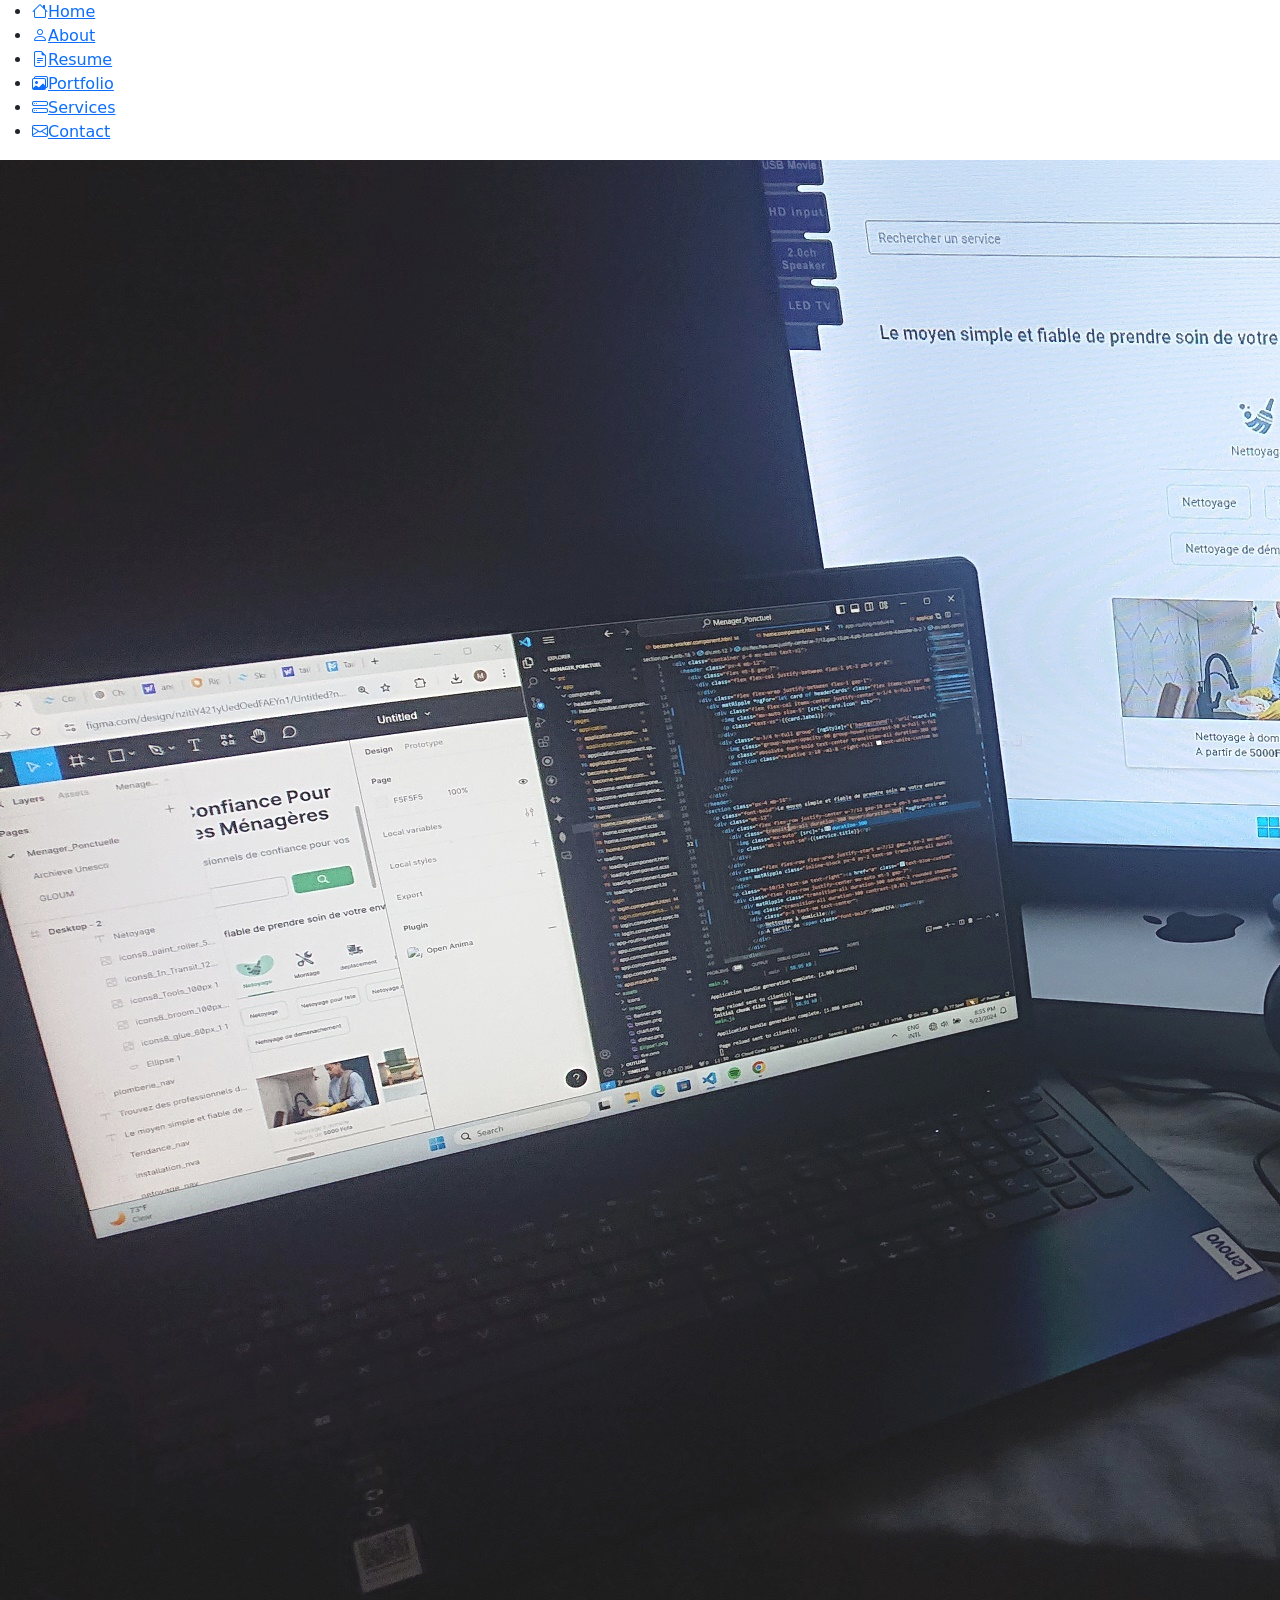
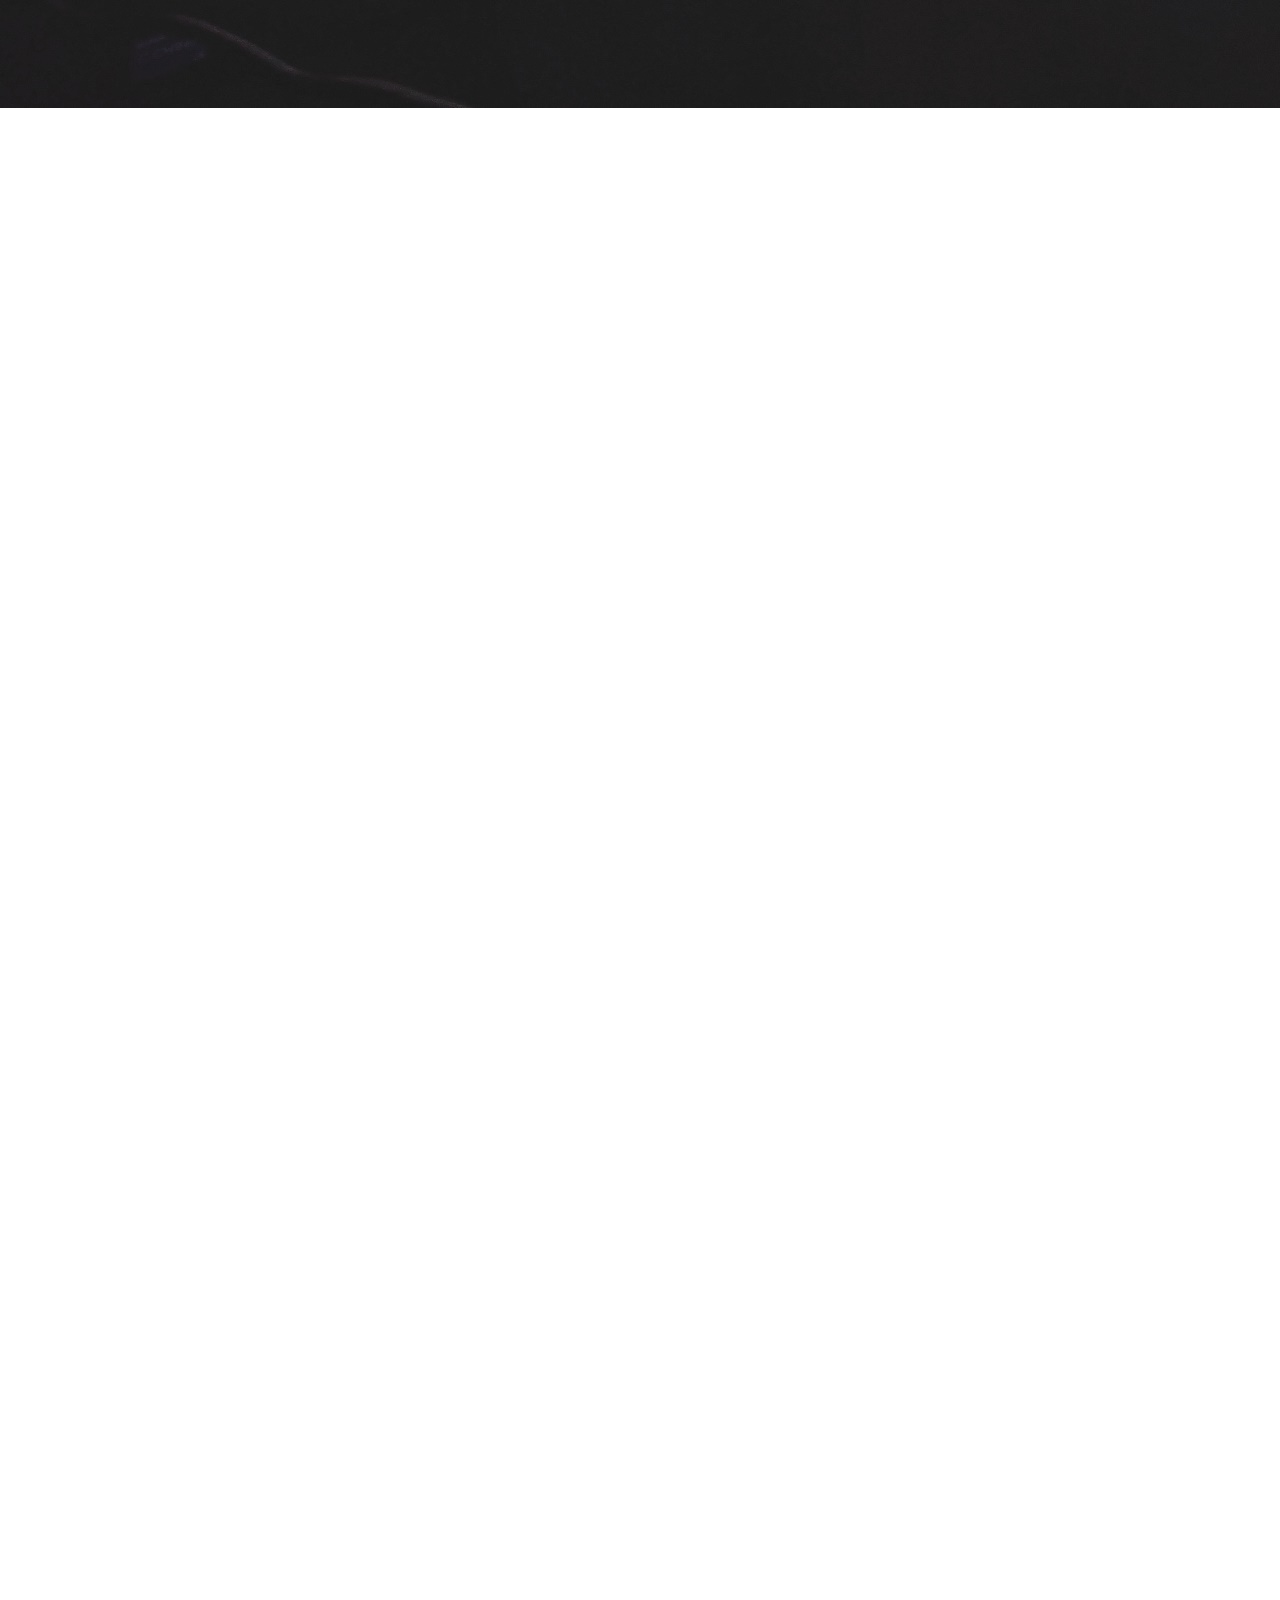
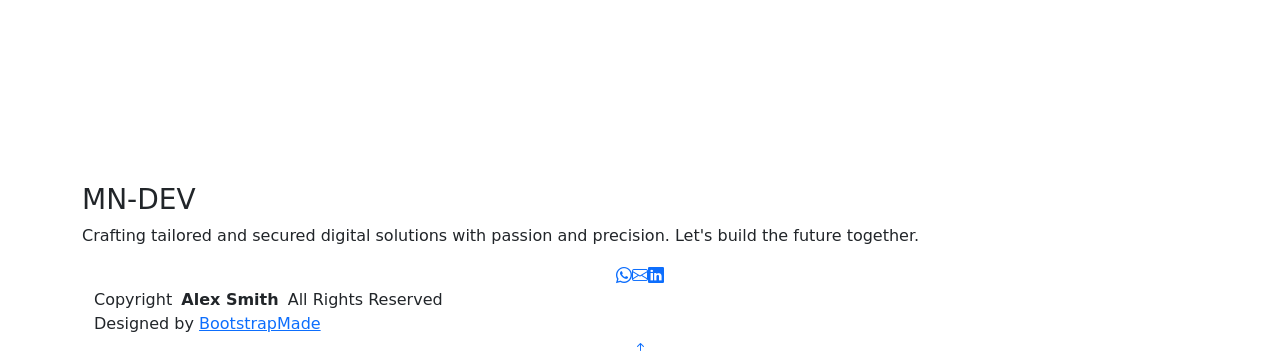
==== commit 6c431041: "Keywords updated" ====
--- a/index.html
+++ b/index.html
@@ -6,7 +6,7 @@
   <meta content="width=device-width, initial-scale=1.0" name="viewport">
   <title>Martial NOUNGA</title>
   <meta content="Crafting tailored and secured digital solutions with passion and precision. Let's build the future together." name="description">
-  <meta content="Martial NOUNGA, MN-DEV, Software Engineer, Developpeur Fullstack" name="keywords">
+  <meta content="Martial NOUNGA, NOUNGA NJAPOM Martial Dimitri, Software Engineer, Developpeur Fullstack, Cybersecurity analyst" name="keywords">
 
   <meta property="og:title" content="Martial NOUNGA – Web & Mobile Developer">
   <meta property="og:type" content="website">
@@ -73,7 +73,7 @@
 
   <main class="main">
 
-    <!-- Hero Section -->
+    <!-- Hero Section --> 
     <section id="hero" class="hero section light-background">
 
       <img style="filter: opacity(0.9)" src="assets/img/hero.jpg" alt="">
@@ -110,7 +110,7 @@
           <div style="height: 100%; overflow: hidden;" class="col-lg-4">
             <img src="assets/img/profile-img.jpg" class="img-fluid" alt="">
           </div>
-          <div class="col-lg-8 content" style="">
+          <div class="col-lg-8 content">
             <h2>Fullstack Developer &amp; Junior Cybersecurity Analyst.</h2>
             <p class="fst-italic py-3">
               Bridging the gap between development and security, I create digital experiences that are not only intuitive and dynamic, but also secure by design.
@@ -258,7 +258,7 @@
             </div><!-- End Skills Item -->
 
             <div class="progress">
-              <span class="skill"><span>Analyse des risques SI</span> <i class="val">50%</i></span>
+              <span class="skill"><span>Information Systems Risk Analysis</span> <i class="val">50%</i></span>
               <div class="progress-bar-wrap">
                 <div class="progress-bar" role="progressbar" aria-valuenow="50" aria-valuemin="0" aria-valuemax="100"></div>
               </div>
@@ -664,7 +664,7 @@
       <!-- Section Title -->
       <div class="container section-title" data-aos="fade-up">
         <h2>Contact</h2>
-        <p>Besoin de collaboration ou d'informations supplémentaires ?</p>
+        <p>Need collaboration or more information?</p>
       </div><!-- End Section Title -->
 
       <div class="container" data-aos="fade" data-aos-delay="100">
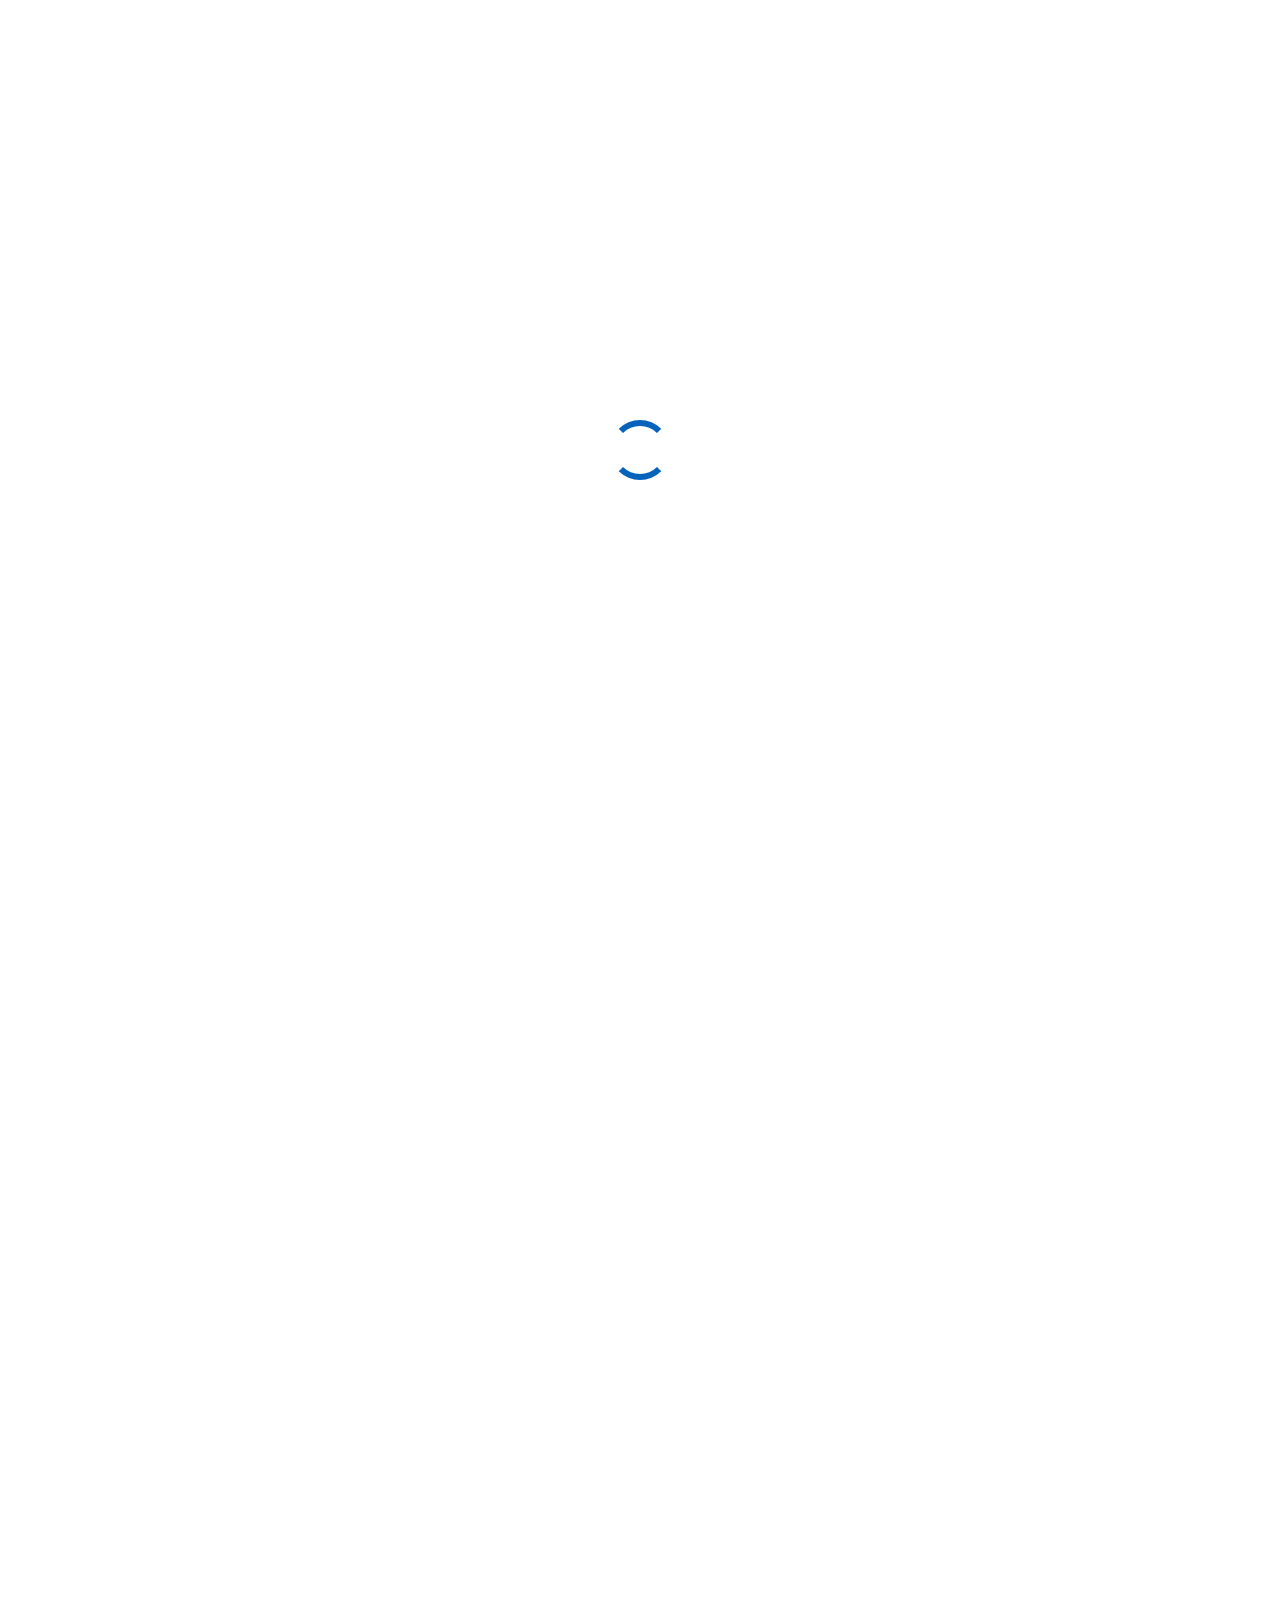
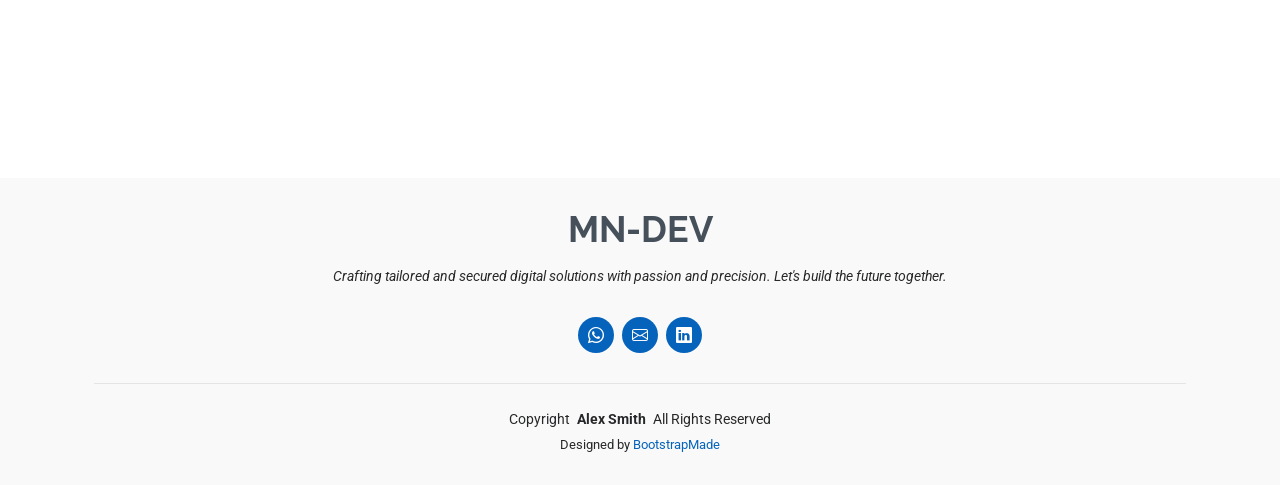
==== commit a363361e: "Updated" ====
--- a/index.html
+++ b/index.html
@@ -6,9 +6,9 @@
   <meta content="width=device-width, initial-scale=1.0" name="viewport">
   <title>Martial NOUNGA</title>
   <meta content="Crafting tailored and secured digital solutions with passion and precision. Let's build the future together." name="description">
-  <meta content="Martial NOUNGA, NOUNGA NJAPOM Martial Dimitri, Software Engineer, Developpeur Fullstack, Cybersecurity analyst" name="keywords">
-
-  <meta property="og:title" content="Martial NOUNGA – Web & Mobile Developer">
+  <meta content="Martial NOUNGA, NOUNGA NJAPOM Martial Dimitri, Software Engineer, Developpeur Fullstack, Application Security Engineer, AppSec Engineer, DevSecOps" name="keywords">
+
+  <meta property="og:title" content="Martial NOUNGA – Software Engineer & Application Security Engineer">
   <meta property="og:type" content="website">
   <meta property="og:url" content="https://m-dev-psi.vercel.app">
   <meta property="og:image" content="https://m-dev-psi.vercel.app/assets/img/og-image.jpg">
@@ -82,7 +82,7 @@
         <div class="row justify-content-center">
           <div class="col-lg-9">
             <h2 style="font-weight: bold;">Martial NOUNGA</h2>
-            <p style="font-weight: bold;">I'm <span class="typed" data-typed-items="Developer, Freelancer, Cybersecurity Analyst">Developer</span><span class="typed-cursor typed-cursor--blink" aria-hidden="true"></span></p>
+            <p style="font-weight: bold;">I'm <span class="typed" data-typed-items="Software Engineer, Freelancer, Application Security Engineer">Developer</span><span class="typed-cursor typed-cursor--blink" aria-hidden="true"></span></p>
             <div class="social-links">
               <!-- <a href="#"><i class="bi bi-twitter-x"></i></a> -->
               <a href="https://wa.me/+237691790529" target="_blank"><i class="bi bi-whatsapp"></i></a>
@@ -101,24 +101,24 @@
       <!-- Section Title -->
       <div class="container section-title" data-aos="fade-up">
         <h2>About</h2>
-        <p>I'm a passionate fullstack developer and junior cybersecurity analyst dedicated to building secure, scalable, and user-friendly digital solutions. I believe in writing clean code and following best practices to ensure performance, reliability, and resilience in everything I build.</p>
+        <p>I'm a passionate fullstack developer and Application Security Engineer dedicated to building secure, scalable, and user-friendly digital solutions. I believe in writing clean code and following best practices to ensure performance, reliability, and resilience in everything I build.</p>
       </div><!-- End Section Title -->
 
       <div class="container" data-aos="fade-up" data-aos-delay="100">
 
         <div class="row gy-4 justify-content-center align-items-center">
           <div style="height: 100%; overflow: hidden;" class="col-lg-4">
-            <img src="assets/img/profile-img.jpg" class="img-fluid" alt="">
+            <img src="assets/img/profile-img.png" class="img-fluid" alt="">
           </div>
           <div class="col-lg-8 content">
-            <h2>Fullstack Developer &amp; Junior Cybersecurity Analyst.</h2>
+            <h2>Fullstack Developer &amp; Application Security Engineer.</h2>
             <p class="fst-italic py-3">
               Bridging the gap between development and security, I create digital experiences that are not only intuitive and dynamic, but also secure by design.
             </p>
             <div class="row">
               <div class="col-lg-6">
                 <ul>
-                  <li><i class="bi bi-chevron-right"></i> <strong>Birthday:</strong> <span>22 Feb 2003</span></li>
+                  <li><i class="bi bi-chevron-right"></i> <strong>Birthday:</strong> <span id="birthday" data-date="2003-02-22">22 Feb 2003</span></li>
                   <li><i class="bi bi-chevron-right"></i> <strong>Website:</strong> <span>https://m-dev-psi.vercel.app/</span></li>
                   <li><i class="bi bi-chevron-right"></i> <strong>Phone:</strong> <span>+237 691790529</span></li>
                   <li><i class="bi bi-chevron-right"></i> <strong>City:</strong> <span>Yaoundé, Douala</span></li>
@@ -126,7 +126,7 @@
               </div>
               <div class="col-lg-6">
                 <ul>
-                  <li><i class="bi bi-chevron-right"></i> <strong>Age:</strong> <span>22</span></li>
+                  <li><i class="bi bi-chevron-right"></i> <strong>Age:</strong> <span id="age">23</span></li>
                   <li><i class="bi bi-chevron-right"></i> <strong>Degree:</strong> <span>Engineer Degree in Digital Systems</span></li>
                   <li><i class="bi bi-chevron-right"></i> <strong>Email:</strong> <span>martialnounga@gmail.com</span></li>
                   <li><i class="bi bi-chevron-right"></i> <strong>Freelance:</strong> <span>Available</span></li>
@@ -153,7 +153,7 @@
           <div class="col-lg-3 col-md-6 d-flex flex-column align-items-center">
             <i class="bi bi-emoji-smile"></i>
             <div class="stats-item">
-              <span data-purecounter-start="0" data-purecounter-end="24" data-purecounter-duration="1" class="purecounter"></span>
+              <span data-purecounter-start="0" data-purecounter-end="30" data-purecounter-duration="1" class="purecounter stats-plus"></span>
               <p>Happy Clients</p>
             </div>
           </div><!-- End Stats Item -->
@@ -161,24 +161,24 @@
           <div class="col-lg-3 col-md-6 d-flex flex-column align-items-center">
             <i class="bi bi-journal-richtext"></i>
             <div class="stats-item">
-              <span data-purecounter-start="0" data-purecounter-end="30" data-purecounter-duration="1" class="purecounter"></span>
-              <p>Projects</p>
+              <span data-purecounter-start="0" data-purecounter-end="40" data-purecounter-duration="1" class="purecounter stats-plus"></span>
+              <p>Projects Delivered</p>
             </div>
           </div><!-- End Stats Item -->
 
           <div class="col-lg-3 col-md-6 d-flex flex-column align-items-center">
             <i class="bi bi-headset"></i>
             <div class="stats-item">
-              <span data-purecounter-start="0" data-purecounter-end="3" data-purecounter-duration="1" class="purecounter"></span>
-              <p>Years of experiences</p>
+              <span id="years-experience" data-since="2022" data-purecounter-start="0" data-purecounter-end="4" data-purecounter-duration="1" class="purecounter"></span>
+              <p>Years of Experience</p>
             </div>
           </div><!-- End Stats Item -->
 
           <div class="col-lg-3 col-md-6 d-flex flex-column align-items-center">
             <i class="bi bi-people"></i>
             <div class="stats-item">
-              <span data-purecounter-start="0" data-purecounter-end="8" data-purecounter-duration="1" class="purecounter"></span>
-              <p>Brands that trust me</p>
+              <span data-purecounter-start="0" data-purecounter-end="10" data-purecounter-duration="1" class="purecounter stats-plus"></span>
+              <p>Brands That Trust Me</p>
             </div>
           </div>
           <!-- End Stats Item -->
@@ -237,6 +237,13 @@
           <div class="col-lg-6">
 
             <div class="progress">
+              <span class="skill"><span>Spring Boot (Java)</span> <i class="val">80%</i></span>
+              <div class="progress-bar-wrap">
+                <div class="progress-bar" role="progressbar" aria-valuenow="80" aria-valuemin="0" aria-valuemax="100"></div>
+              </div>
+            </div><!-- End Skills Item -->
+
+            <div class="progress">
               <span class="skill"><span>ASP.NET Core API (C#)</span> <i class="val">80%</i></span>
               <div class="progress-bar-wrap">
                 <div class="progress-bar" role="progressbar" aria-valuenow="80" aria-valuemin="0" aria-valuemax="100"></div>
@@ -278,7 +285,7 @@
       <!-- Section Title -->
       <div class="container section-title" data-aos="fade-up">
         <h2>Resume</h2>
-        <p>I hold a Master's in Digital Systems Engineering with a focus on software development and cybersecurity. I've built fullstack web and mobile apps using Angular, Ionic, Node.js, and ASP.NET Core, and completed freelance projects in various fields of activities.</p>
+        <p>I hold a Master's in Digital Systems Engineering with a focus on software development and cybersecurity. I've built fullstack web and mobile apps using Angular, Ionic, Spring Boot, Node.js, and ASP.NET Core, and completed freelance projects in various fields of activities.</p>
       </div><!-- End Section Title -->
 
       <div class="container">
@@ -290,7 +297,7 @@
 
             <div class="resume-item pb-0">
               <h4>Martial NOUNGA</h4>
-              <p><em>Versatile and detail-oriented Fullstack Developer with 3+ years of experience designing and building secure, user-centered web and mobile applications from concept to deployment. Currently deepening expertise in cybersecurity to deliver solutions that are both innovative and resilient by design.</em></p>
+              <p><em>Versatile and detail-oriented Software Engineer and Application Security Engineer with 4+ years of experience designing and building secure, user-centered web and mobile applications from concept to deployment. I integrate security into every stage of the development lifecycle, from secure coding and automated security checks to penetration testing, to deliver solutions that are both innovative and resilient by design.</em></p>
               <ul>
                 <li><a href="https://www.google.com/maps/place/Yaound%C3%A9,+Cameroon" target="_blank">Yaoundé, Centre, Cameroon</a></li>
                 <li><a href="tel:+237691790529" target="_blank">+237 691790529</a></li>
@@ -324,6 +331,30 @@
 
           <div class="col-lg-6" data-aos="fade-up" data-aos-delay="200">
             <h3 class="resume-title">Professional Experience</h3>
+            <div class="resume-item">
+              <h4>Software Engineer &amp; AppSec Engineer</h4>
+              <h5>May 2026 - Present</h5>
+              <p><em>CCA Bank, Bonanjo, Littoral, Cameroon</em></p>
+              <ul>
+                <li>Developed frontend web applications.</li>
+                <li>Designed and implemented cryptographic mechanisms on both frontend and backend.</li>
+                <li>Designed and set up secure development and deployment workflows.</li>
+                <li>Performed penetration testing and security evaluation of APIs.</li>
+                <li>Conducted security assessments of web applications, APIs and mobile applications.</li>
+              </ul>
+            </div><!-- Edn Resume Item -->
+
+            <div class="resume-item">
+              <h4>Ionic-Angular Developer</h4>
+              <h5>Aug 2025 - Jun 2026</h5>
+              <p><em>ISNOV SARL, Yaoundé, Cameroon</em></p>
+              <ul>
+                <li>Developed mobile applications integrated with the INOV ERP system.</li>
+                <li>Built standard libraries to speed up mobile application production.</li>
+                <li>Implemented Angular schematics to industrialize web and mobile application development.</li>
+              </ul>
+            </div><!-- Edn Resume Item -->
+
             <div class="resume-item">
               <h4>Software Engineer</h4>
               <h5>2023 - Present</h5>
@@ -372,7 +403,7 @@
       <!-- Section Title -->
       <div class="container section-title" data-aos="fade-up">
         <h2>Portfolio</h2>
-        <p><p>From websites for growing brands to complete web and mobile applications, these projects reflect my ability to turn ideas into functional, secure, and user-focused digital solutions. Many other projects exist as well, but only a selection is showcased here.</p></p>
+        <p>From websites for growing brands to complete web and mobile applications and open-source libraries, these projects reflect my ability to turn ideas into functional, secure, and user-focused digital solutions. This is only a part of my work: many other projects cannot be detailed here for confidentiality reasons.</p>
       </div><!-- End Section Title -->
 
       <div class="container">
@@ -384,6 +415,7 @@
             <li data-filter=".filter-app">Mobile Apps</li>
             <li data-filter=".filter-product">Web Apps</li>
             <li data-filter=".filter-branding">Websites</li>
+            <li data-filter=".filter-library">Libraries</li>
           </ul><!-- End Portfolio Filters -->
 
           <div id="isotope-container" class="row gy-4 isotope-container" data-aos="fade-up" data-aos-delay="200">
@@ -404,7 +436,7 @@
       <!-- Section Title -->
       <div class="container section-title" data-aos="fade-up">
         <h2>Services</h2>
-        <p>I provide tailored digital solutions ranging from modern web and mobile application development to performance optimization and basic cybersecurity assessments. My goal is to help businesses grow securely and efficiently through technology.</p>
+        <p>I provide tailored digital solutions ranging from modern web and mobile application development to application security engineering, from automated security checks in your pipelines to penetration testing. My goal is to help businesses grow securely and efficiently through technology.</p>
       </div><!-- End Section Title -->
 
       <div class="container">
@@ -422,7 +454,7 @@
               <a href="#" class="stretched-link">
                 <h3>Fullstack Web Development</h3>
               </a>
-              <p>Responsive and dynamic websites and web apps using Angular, TailwindCSS, Node.js, and .NET. From UI design to backend integration.</p>
+              <p>Responsive and dynamic websites and web apps using Angular, TailwindCSS, Spring Boot, Node.js, and .NET. From UI design to backend integration.</p>
             </div>
           </div><!-- End Service Item -->
 
@@ -481,9 +513,9 @@
                 <i class="bi bi-shield-lock"></i>
               </div>
               <a href="#" class="stretched-link">
-                <h3>Software Security Assessment</h3>
+                <h3>Penetration Testing & Security Assessment</h3>
               </a>
-              <p>Basic vulnerability assessments and code reviews to help identify and fix potential security risks.</p>
+              <p>Security assessments and penetration tests of web applications, APIs and mobile apps, with prioritized findings and remediation guidance.</p>
               <a href="#" class="stretched-link"></a>
             </div>
           </div><!-- End Service Item -->
@@ -501,6 +533,83 @@
               </a>
               <p>Technical support for startups and entrepreneurs: project scoping, MVP building, and software advice.</p>
               <a href="#" class="stretched-link"></a>
+            </div>
+          </div><!-- End Service Item -->
+
+          <div class="col-12" data-aos="fade-up" data-aos-delay="200">
+            <div class="service-item service-featured item-appsec">
+              <div class="row gy-4 align-items-center">
+                <div class="col-lg-4 featured-intro">
+                  <div class="icon">
+                    <svg width="100" height="100" viewBox="0 0 600 600" xmlns="http://www.w3.org/2000/svg">
+                      <path stroke="none" stroke-width="0" fill="#f5f5f5" d="M300,521.0016835830174C376.1290562159157,517.8887921683347,466.0731472004068,529.7835943286574,510.70327084640275,468.03025145048787C554.3714126377745,407.6079735673963,508.03601936045806,328.9844924480964,491.2728898941984,256.3432110539036C474.5976632858925,184.082847569629,479.9380746630129,96.60480741107993,416.23090153303,58.64404602377083C348.86323505073057,18.502131276798302,261.93793281208167,40.57373210992963,193.5410806939664,78.93577620505333C130.42746243093433,114.334589627462,98.30271207620316,179.96522072025542,76.75703585869454,249.04625023123273C51.97151888228291,328.5150500222984,13.704378332031375,421.85034740162234,66.52175969318436,486.19268352777647C119.04800174914682,550.1803526380478,217.28368757567262,524.383925680826,300,521.0016835830174"></path>
+                    </svg>
+                    <i class="bi bi-shield-check"></i>
+                  </div>
+                  <span class="featured-badge">AppSec Engineering</span>
+                  <h3>Application Security &amp; DevSecOps Automation</h3>
+                  <p>I build security into your development lifecycle instead of bolting it on at the end. Automated checks run on every commit and every build, so vulnerabilities, leaked secrets and risky dependencies are caught before they reach production.</p>
+                  <a href="#contact" class="featured-cta">Secure my project <i class="bi bi-arrow-right"></i></a>
+                </div>
+                <div class="col-lg-8">
+                  <div class="row gy-4">
+                    <div class="col-md-6">
+                      <div class="appsec-point">
+                        <i class="bi bi-file-earmark-code"></i>
+                        <div>
+                          <h4>Automated Code Audits (SAST)</h4>
+                          <p>Static analysis integrated into CI/CD and pull requests, with security-focused lint rules and quality gates.</p>
+                        </div>
+                      </div>
+                    </div>
+                    <div class="col-md-6">
+                      <div class="appsec-point">
+                        <i class="bi bi-box-seam"></i>
+                        <div>
+                          <h4>Dependency &amp; Vulnerability Scanning</h4>
+                          <p>Continuous auditing of third-party packages and container images against known CVEs (SCA).</p>
+                        </div>
+                      </div>
+                    </div>
+                    <div class="col-md-6">
+                      <div class="appsec-point">
+                        <i class="bi bi-key"></i>
+                        <div>
+                          <h4>Secret Detection</h4>
+                          <p>Pre-commit hooks and CI scans (gitleaks) that block API keys, tokens and passwords from entering your repositories.</p>
+                        </div>
+                      </div>
+                    </div>
+                    <div class="col-md-6">
+                      <div class="appsec-point">
+                        <i class="bi bi-bug"></i>
+                        <div>
+                          <h4>API &amp; Web Security Testing</h4>
+                          <p>Dynamic testing (DAST) and manual penetration testing against the OWASP Top 10 and OWASP API Security Top 10.</p>
+                        </div>
+                      </div>
+                    </div>
+                    <div class="col-md-6">
+                      <div class="appsec-point">
+                        <i class="bi bi-gear-wide-connected"></i>
+                        <div>
+                          <h4>Secure CI/CD Pipelines</h4>
+                          <p>Design of secure development and deployment workflows with automated security gates at every stage.</p>
+                        </div>
+                      </div>
+                    </div>
+                    <div class="col-md-6">
+                      <div class="appsec-point">
+                        <i class="bi bi-lock"></i>
+                        <div>
+                          <h4>Hardening &amp; Cryptography</h4>
+                          <p>CSP and security headers, end-to-end encryption of HTTP exchanges, and production bundle obfuscation.</p>
+                        </div>
+                      </div>
+                    </div>
+                  </div>
+                </div>
+              </div>
             </div>
           </div><!-- End Service Item -->
 
@@ -542,20 +651,26 @@
             <div class="swiper-slide">
               <div class="testimonial-item">
                 <div class="row gy-4 justify-content-center align-items-center">
-                  <div class="col-lg-2 text-center">
+                  <div class="col-6 col-md-3 col-lg text-center">
+                    <img src="assets/img/testimonials/cca-bank.png" class="img-fluid" alt="CCA Bank">
+                  </div>
+                  <div class="col-6 col-md-3 col-lg text-center">
                     <img src="assets/img/testimonials/weblysoft.png" class="img-fluid" alt="">
                   </div>
-                  <div class="col-lg-2 text-center">
+                  <div class="col-6 col-md-3 col-lg text-center">
                     <img src="assets/img/testimonials/raia.png" class="img-fluid" alt="">
                   </div>
-                  <div class="col-lg-2 text-center">
+                  <div class="col-6 col-md-3 col-lg text-center">
                     <img src="assets/img/testimonials/fleuva.webp" class="img-fluid" alt="">
                   </div>
-                  <div class="col-lg-2 text-center">
+                  <div class="col-6 col-md-3 col-lg text-center">
                     <img src="assets/img/testimonials/laboussole.svg" class="img-fluid" alt="">
                   </div>
-                  <div class="col-lg-2 text-center">
+                  <div class="col-6 col-md-3 col-lg text-center">
                     <img src="assets/img/testimonials/cover.svg" class="img-fluid" alt="">
+                  </div>
+                  <div class="col-6 col-md-3 col-lg text-center">
+                    <img src="assets/img/testimonials/isnov.png" class="img-fluid" alt="ISNOV SARL">
                   </div>
                 </div>
               </div>
@@ -781,8 +896,28 @@
   <script src="assets/vendor/swiper/swiper-bundle.min.js"></script>
 
   <!-- Main JS File -->
+  <script>
+    // Years of experience since 2022, set before PureCounter starts (main.js)
+    (function () {
+      const el = document.getElementById('years-experience');
+      if (el) el.dataset.purecounterEnd = new Date().getFullYear() - Number(el.dataset.since);
+    })();
+  </script>
   <script src="assets/js/main.js"></script>
   <script src="assets/js/data.js"></script>
+  <script>
+    // Compute age from the birthday so it never needs manual updates
+    (function () {
+      const birthEl = document.getElementById('birthday');
+      const ageEl = document.getElementById('age');
+      if (!birthEl || !ageEl) return;
+      const [y, m, d] = birthEl.dataset.date.split('-').map(Number);
+      const today = new Date();
+      let age = today.getFullYear() - y;
+      if (today.getMonth() + 1 < m || (today.getMonth() + 1 === m && today.getDate() < d)) age--;
+      ageEl.textContent = age;
+    })();
+  </script>
 
 </body>
 
--- a/assets/css/main.css
+++ b/assets/css/main.css
@@ -986,6 +986,100 @@
   fill: #f3268c;
 }
 
+/* Featured full-width service card (AppSec) */
+.services .service-featured {
+  padding: 50px 40px;
+  text-align: left;
+  border-top: 4px solid var(--accent-color);
+}
+
+.services .service-featured .featured-intro .icon {
+  margin: 0 0 10px 0;
+}
+
+.services .service-featured .featured-intro .icon i {
+  color: var(--accent-color);
+}
+
+.services .service-featured:hover .featured-intro .icon i {
+  color: var(--contrast-color);
+}
+
+.services .service-featured:hover .featured-intro .icon path {
+  fill: var(--accent-color);
+}
+
+.services .service-featured .featured-badge {
+  display: inline-block;
+  font-size: 12px;
+  font-weight: 700;
+  letter-spacing: 1px;
+  text-transform: uppercase;
+  color: var(--accent-color);
+  background-color: color-mix(in srgb, var(--accent-color), transparent 90%);
+  padding: 4px 12px;
+  border-radius: 50px;
+}
+
+.services .service-featured .featured-intro p {
+  font-size: 15px;
+}
+
+.services .service-featured .featured-cta {
+  display: inline-flex;
+  align-items: center;
+  gap: 6px;
+  margin-top: 20px;
+  padding: 10px 24px;
+  border-radius: 50px;
+  font-weight: 600;
+  color: var(--contrast-color);
+  background-color: var(--accent-color);
+  transition: 0.3s;
+}
+
+.services .service-featured .featured-cta:hover {
+  background-color: color-mix(in srgb, var(--accent-color), transparent 20%);
+}
+
+.services .service-featured .appsec-point {
+  display: flex;
+  gap: 16px;
+  height: 100%;
+  padding: 20px;
+  border-radius: 5px;
+  background-color: color-mix(in srgb, var(--default-color), transparent 96%);
+  transition: 0.3s;
+}
+
+.services .service-featured .appsec-point:hover {
+  background-color: color-mix(in srgb, var(--accent-color), transparent 92%);
+}
+
+.services .service-featured .appsec-point i {
+  flex-shrink: 0;
+  font-size: 28px;
+  line-height: 1;
+  color: var(--accent-color);
+}
+
+.services .service-featured .appsec-point h4 {
+  font-size: 16px;
+  font-weight: 700;
+  margin: 0 0 6px 0;
+}
+
+.services .service-featured .appsec-point p {
+  font-size: 14px;
+  line-height: 22px;
+}
+
+@media (max-width: 575px) {
+  .services .service-featured {
+    padding: 40px 20px;
+  }
+}
+
 /*--------------------------------------------------------------
 # Testimonials Section
 --------------------------------------------------------------*/
@@ -1456,4 +1550,7 @@
 --------------------------------------------------------------*/
 .starter-section {
   /* Add your styles here */
-}+}
+.stats .stats-item span.stats-plus::after {
+  content: "+";
+}
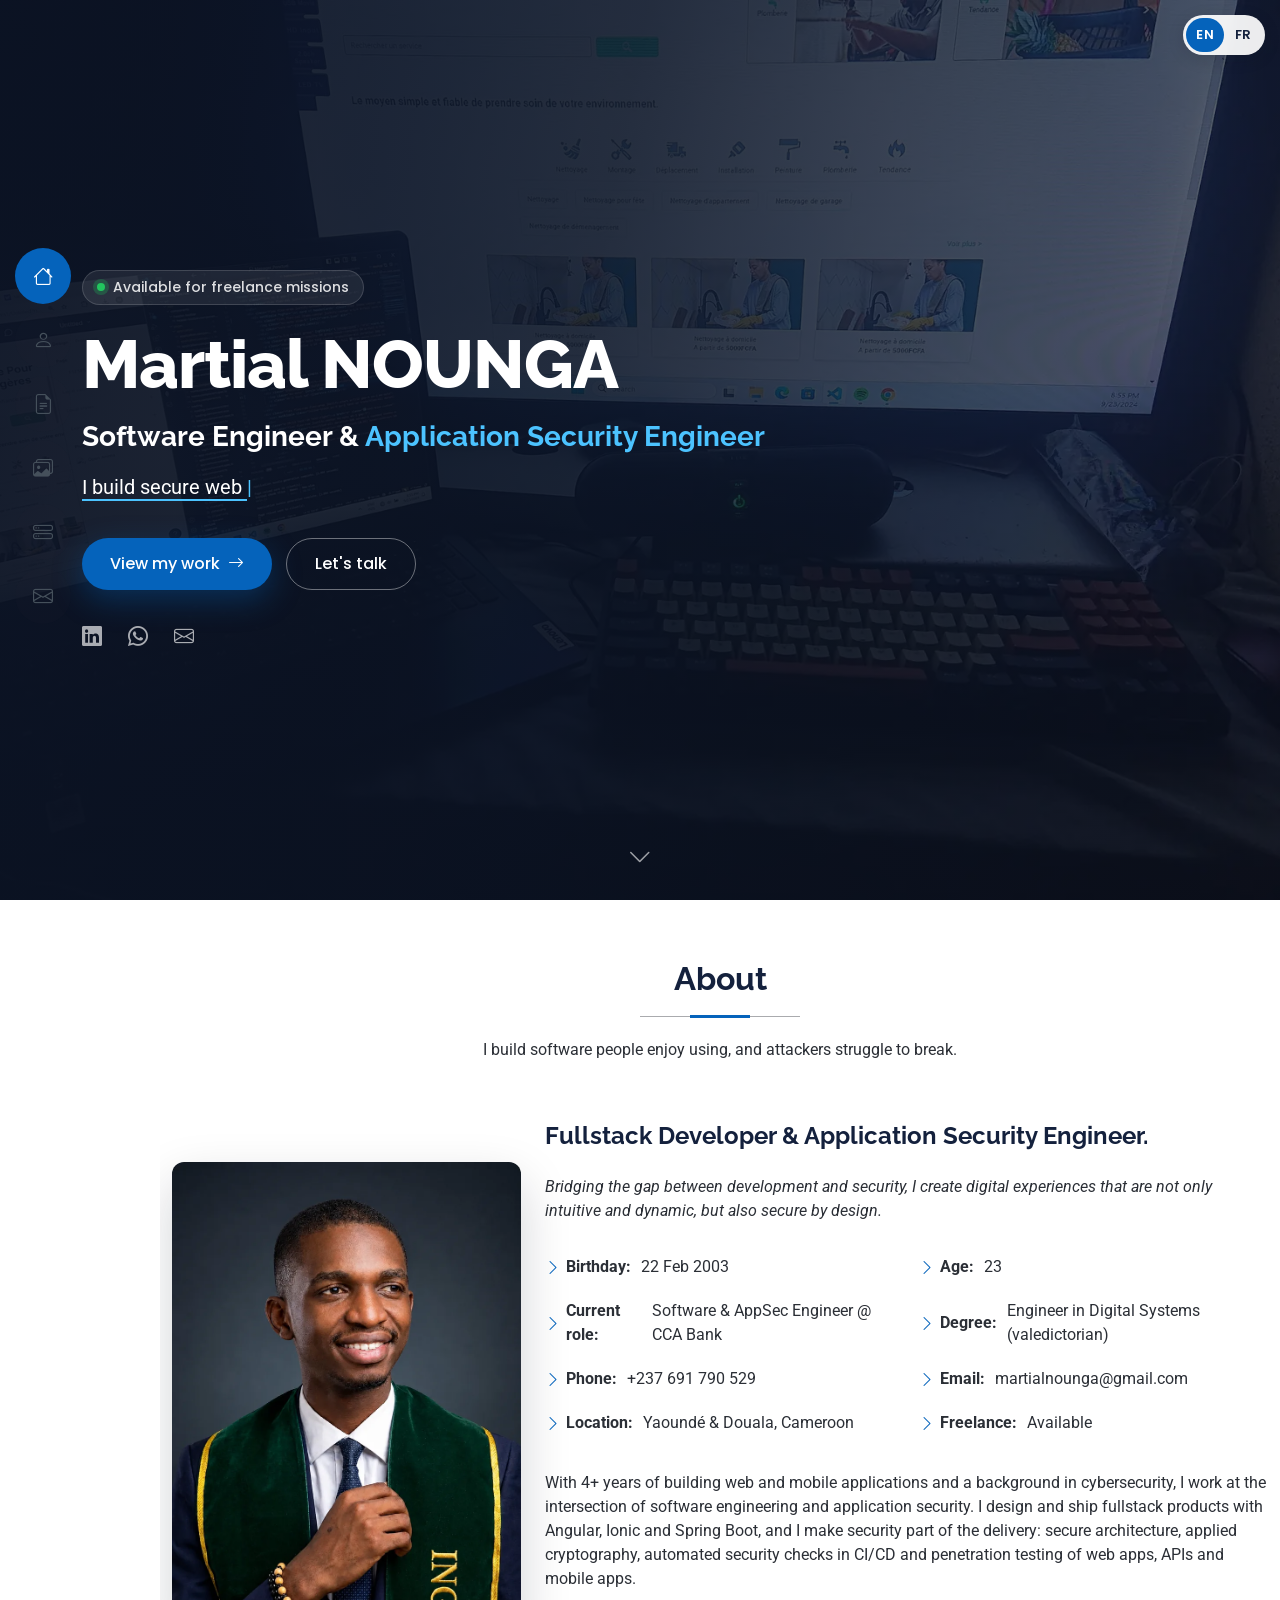
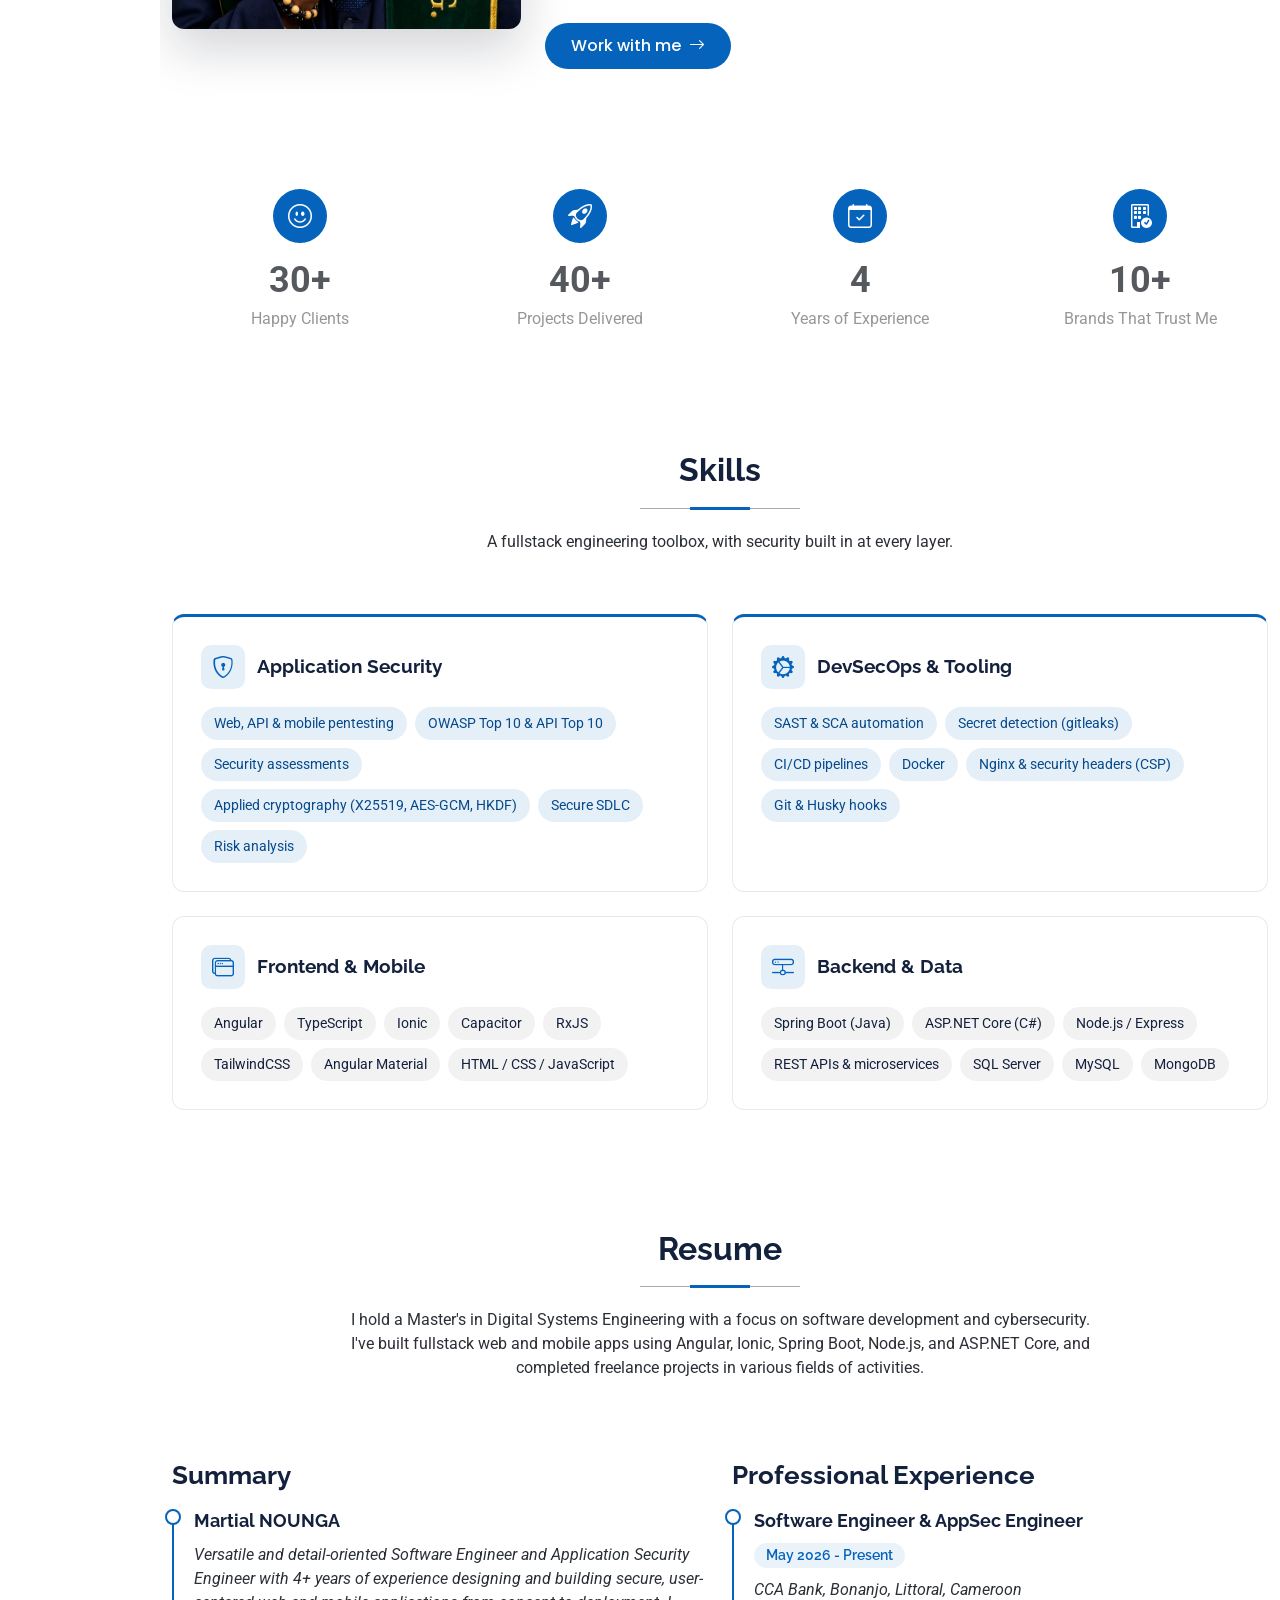
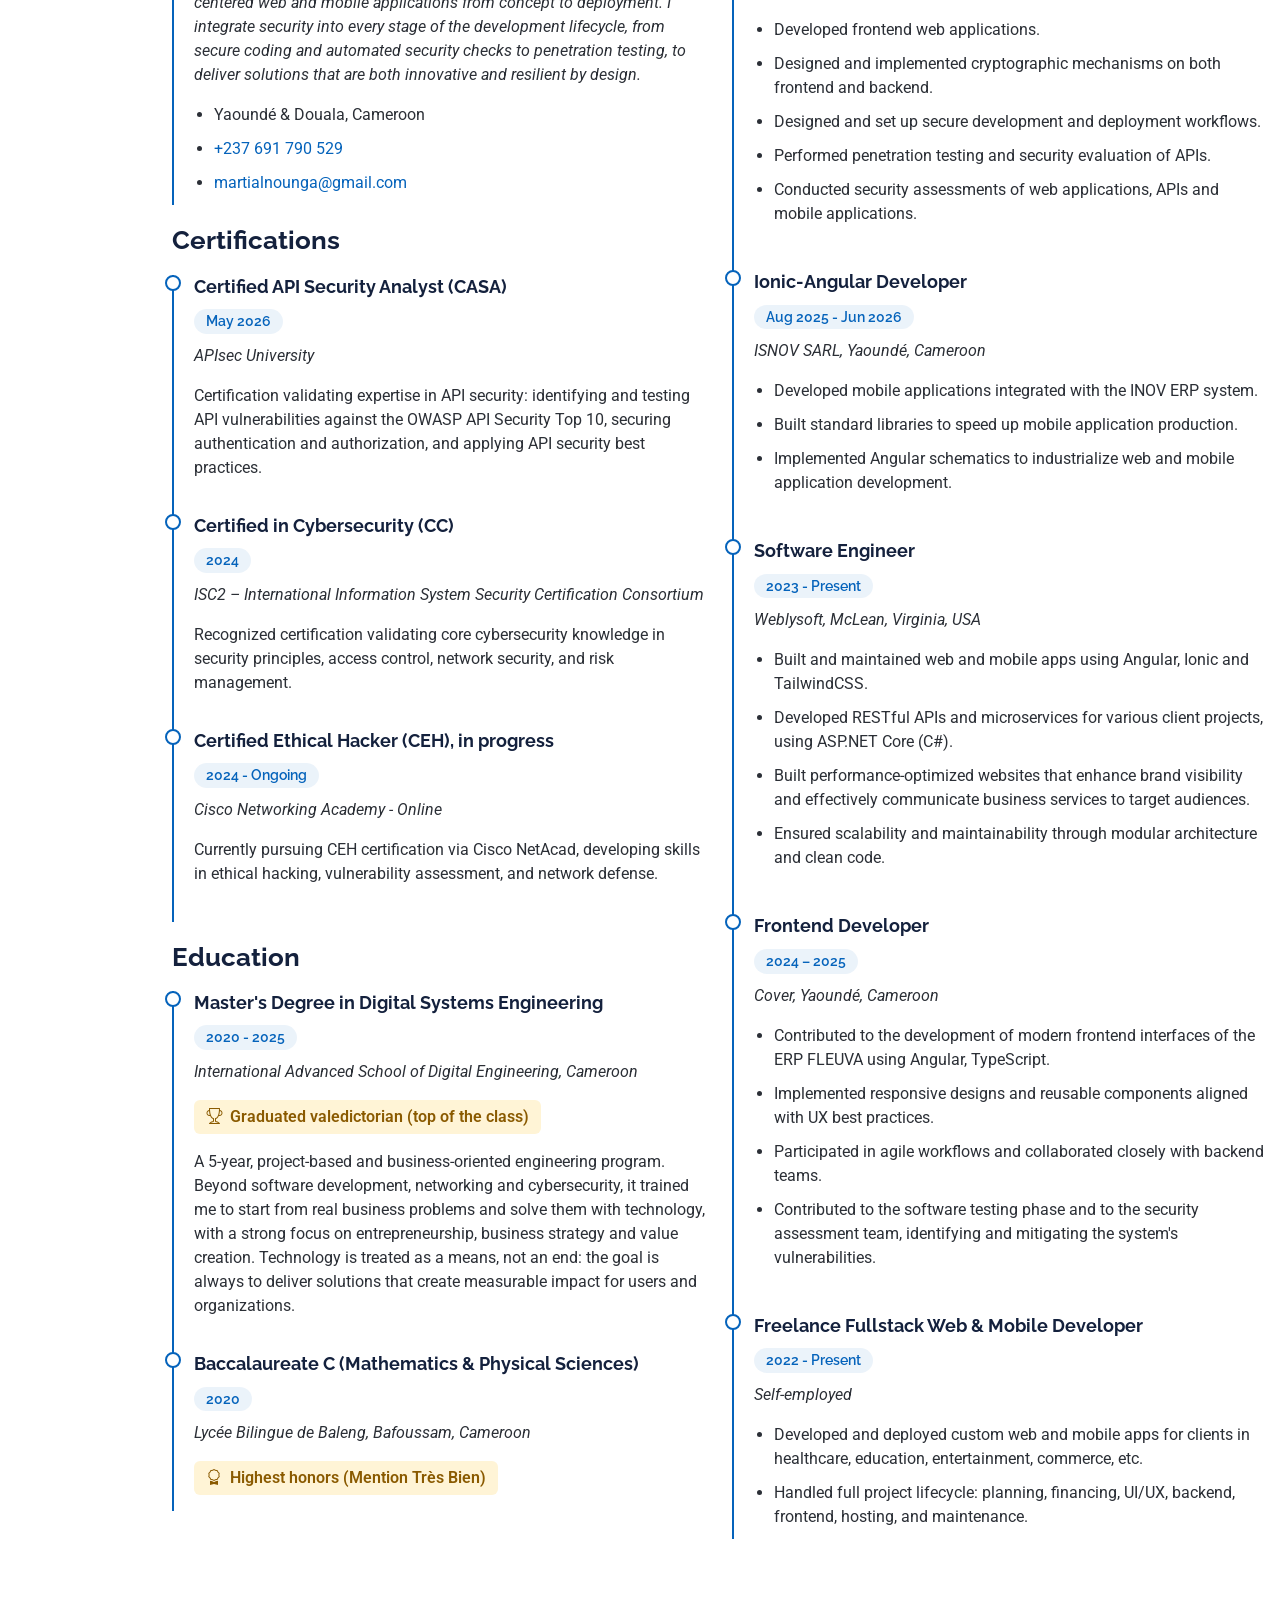
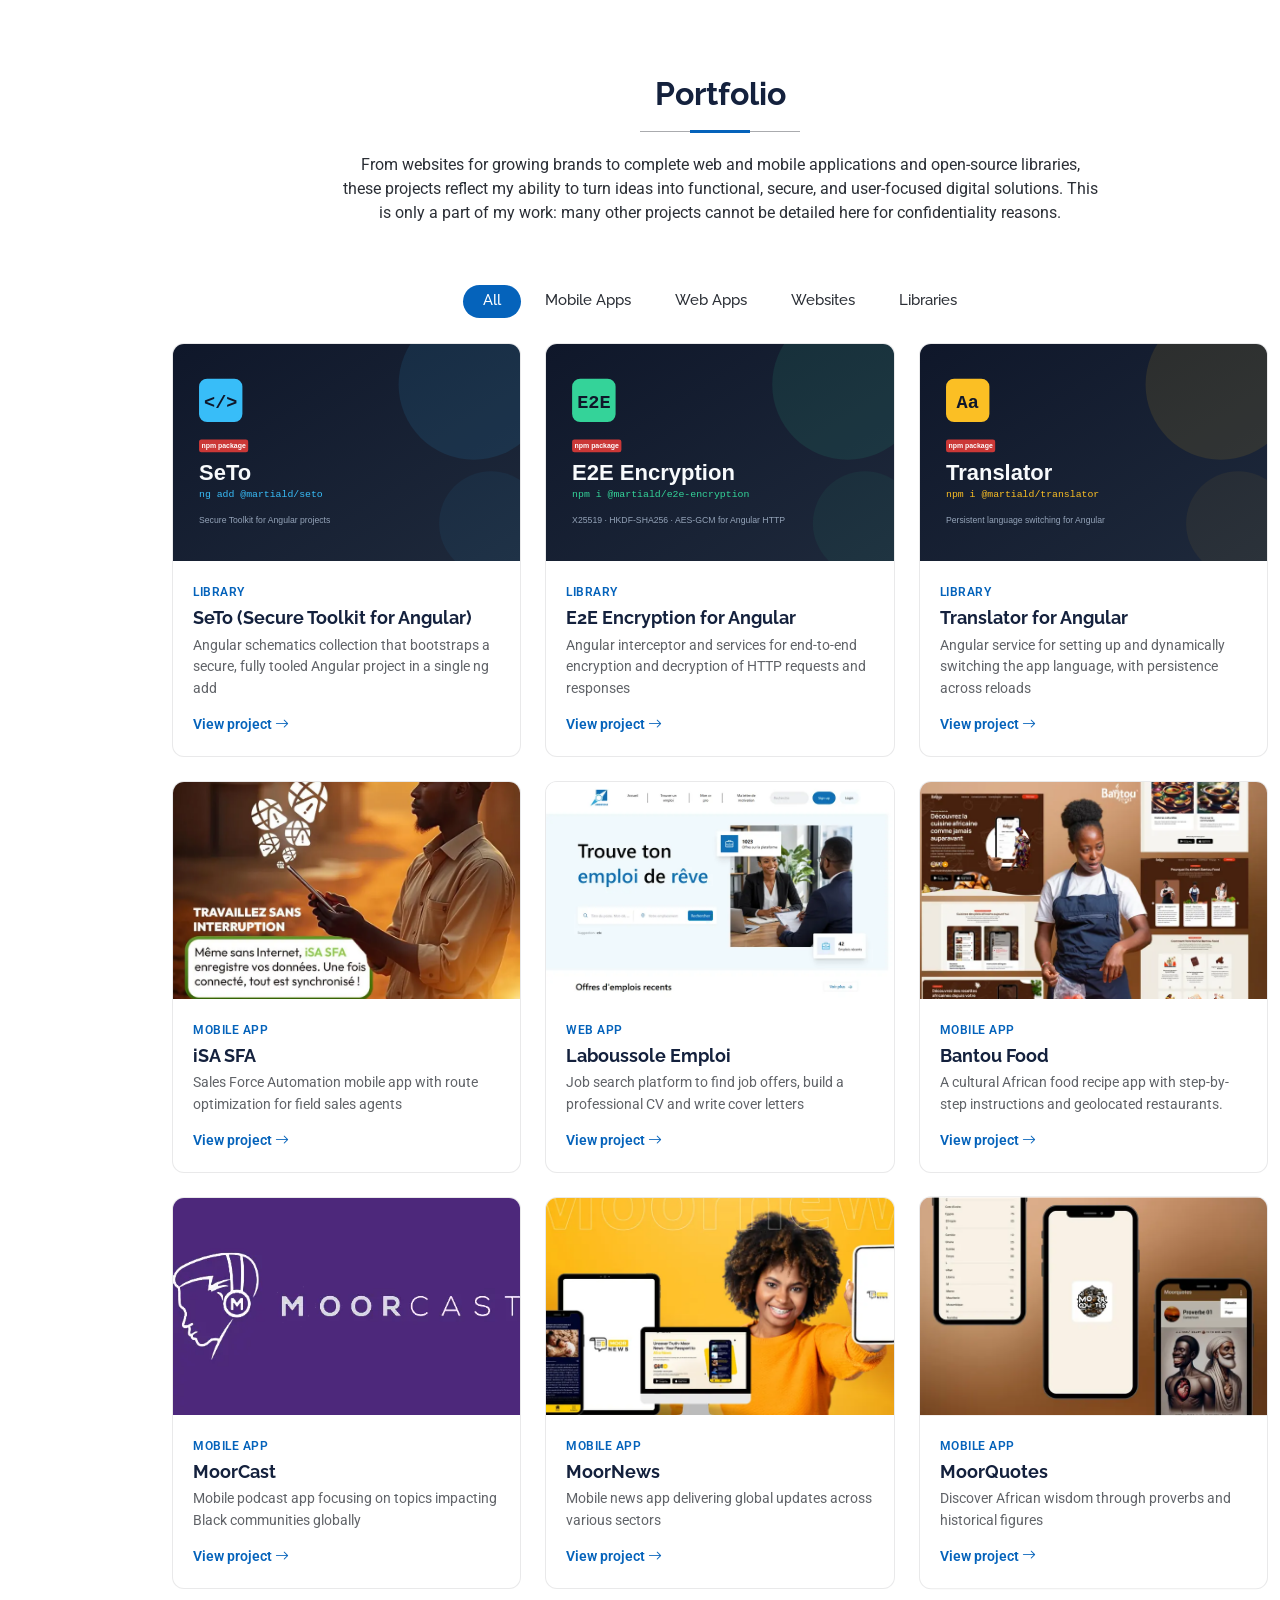
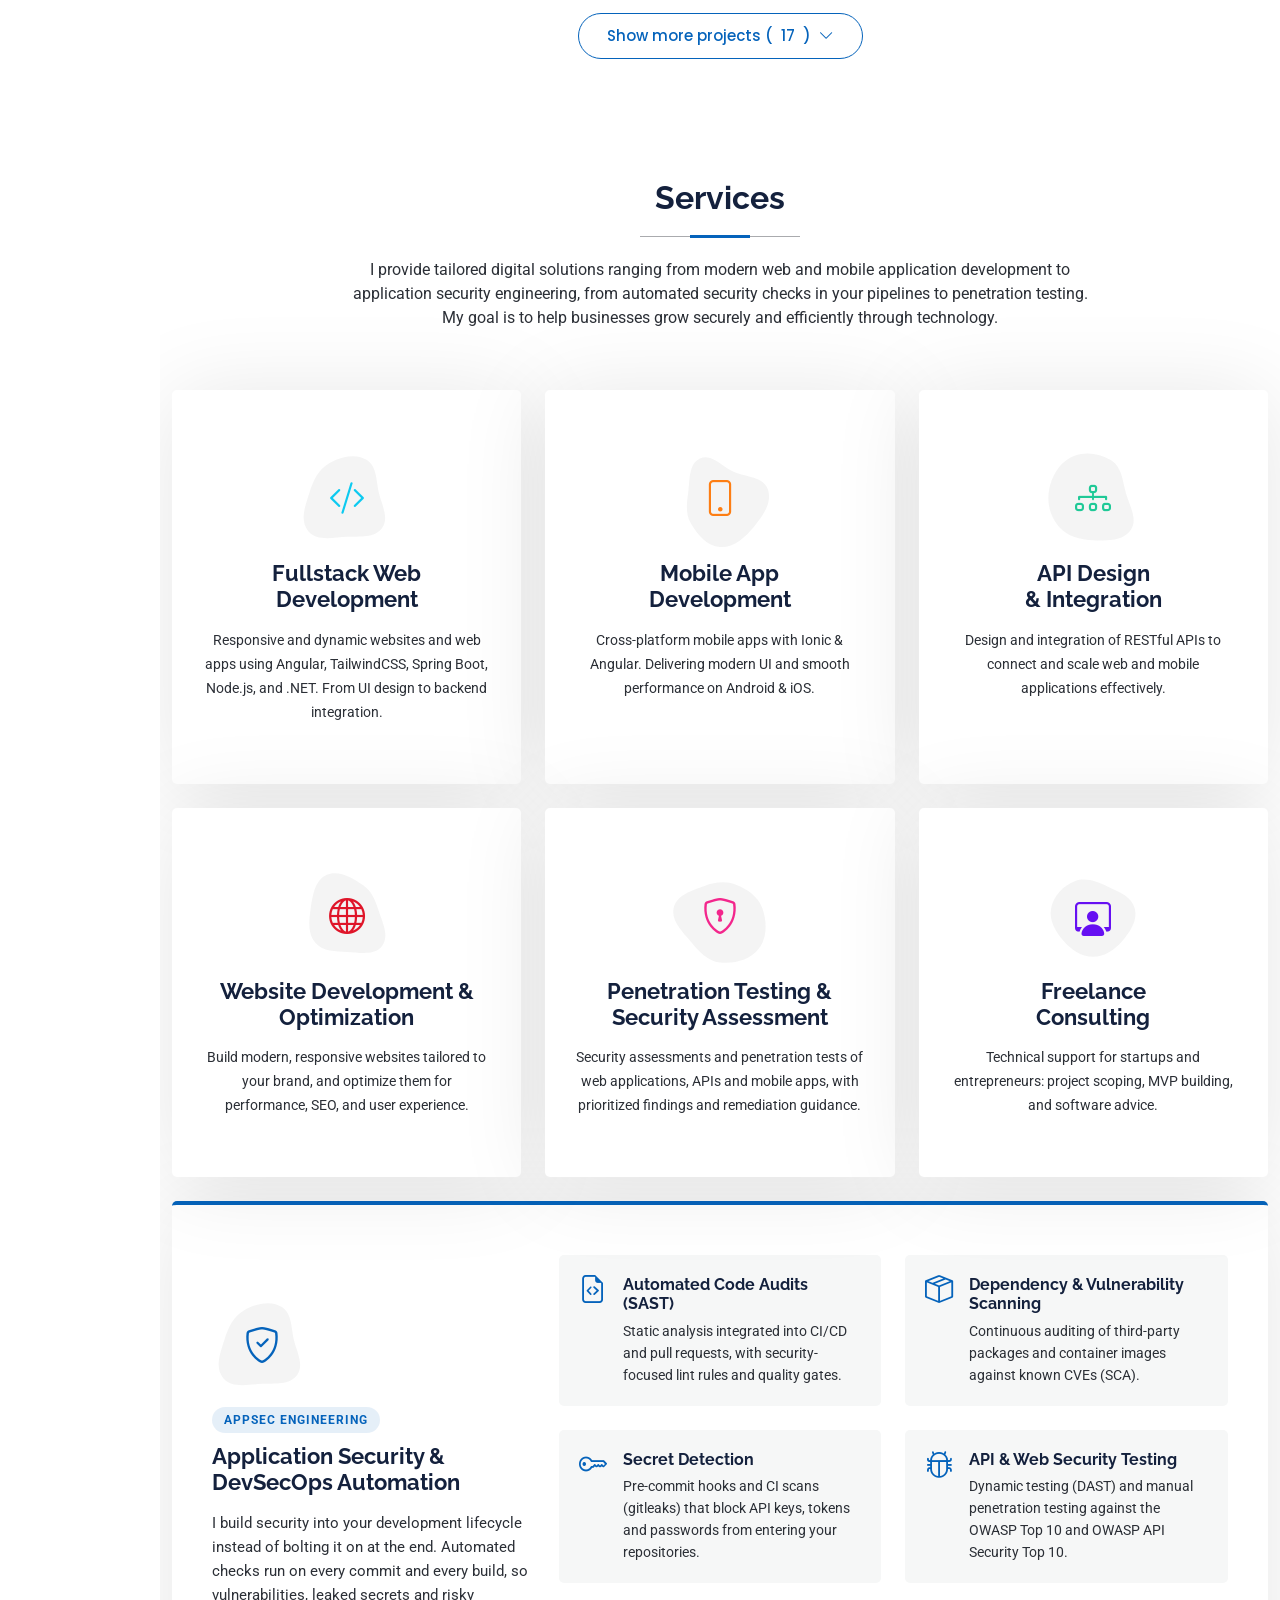
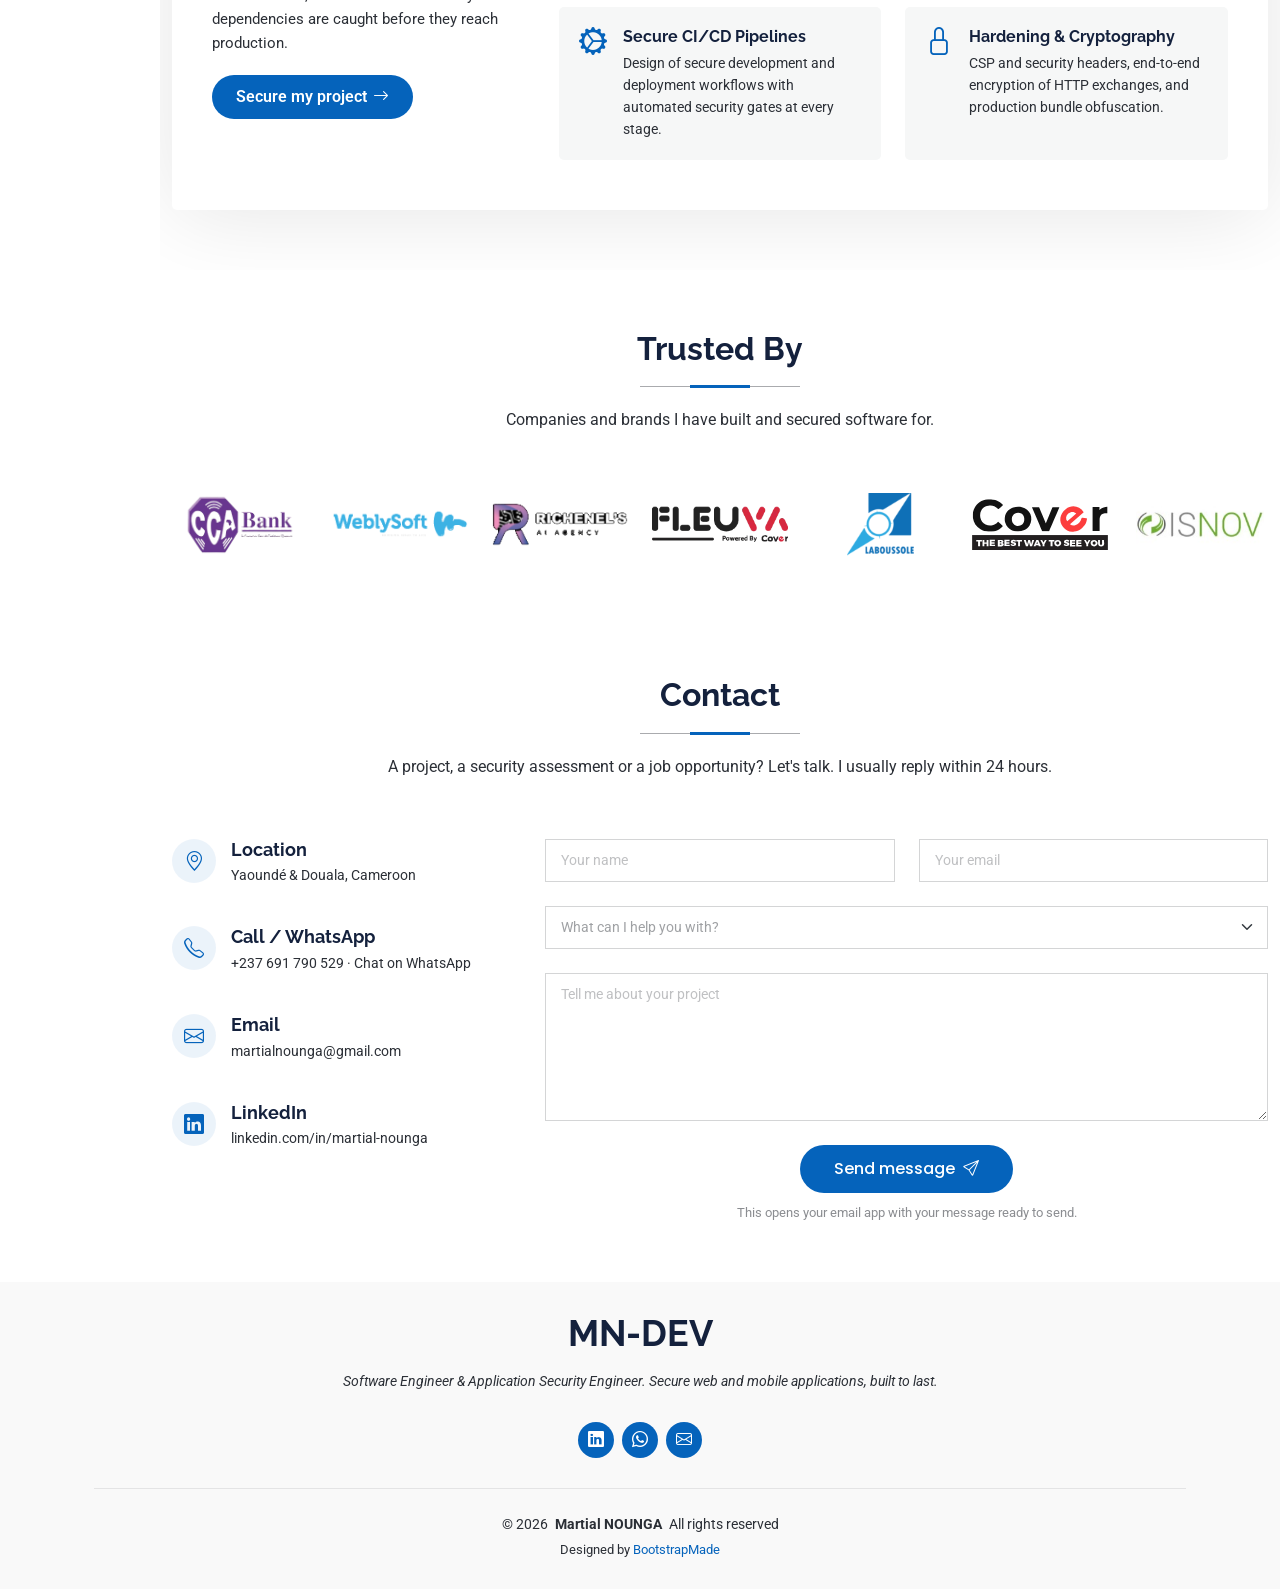
==== commit 65c3c352: "Internationalization impletemented" ====
--- a/index.html
+++ b/index.html
@@ -4,15 +4,15 @@
 <head>
   <meta charset="utf-8">
   <meta content="width=device-width, initial-scale=1.0" name="viewport">
-  <title>Martial NOUNGA</title>
-  <meta content="Crafting tailored and secured digital solutions with passion and precision. Let's build the future together." name="description">
+  <title data-i18n="meta.title">Martial NOUNGA | Software &amp; Application Security Engineer</title>
+  <meta content="Martial NOUNGA, Software Engineer and Application Security Engineer. Secure web and mobile applications, DevSecOps automation and penetration testing." name="description" data-i18n-content="meta.description">
   <meta content="Martial NOUNGA, NOUNGA NJAPOM Martial Dimitri, Software Engineer, Developpeur Fullstack, Application Security Engineer, AppSec Engineer, DevSecOps" name="keywords">
 
   <meta property="og:title" content="Martial NOUNGA – Software Engineer & Application Security Engineer">
   <meta property="og:type" content="website">
   <meta property="og:url" content="https://m-dev-psi.vercel.app">
   <meta property="og:image" content="https://m-dev-psi.vercel.app/assets/img/og-image.jpg">
-  <meta property="og:description" content="Discover Martial NOUNGA (MN-DEV)'s portfolio – from modern websites to full-featured mobile apps, crafted with precision, performance and passion.">
+  <meta property="og:description" content="Software Engineer and Application Security Engineer. I build secure web and mobile applications, automate security in CI/CD pipelines and perform penetration testing.">
 
   <!-- Favicons -->
   <link href="assets/img/favicon.png" rel="icon">
@@ -21,7 +21,10 @@
   <!-- Fonts -->
   <link href="https://fonts.googleapis.com" rel="preconnect">
   <link href="https://fonts.gstatic.com" rel="preconnect" crossorigin>
-  <link href="https://fonts.googleapis.com/css2?family=Roboto:ital,wght@0,100;0,300;0,400;0,500;0,700;0,900;1,100;1,300;1,400;1,500;1,700;1,900&family=Poppins:ital,wght@0,100;0,200;0,300;0,400;0,500;0,600;0,700;0,800;0,900;1,100;1,200;1,300;1,400;1,500;1,600;1,700;1,800;1,900&family=Raleway:ital,wght@0,100;0,200;0,300;0,400;0,500;0,600;0,700;0,800;0,900;1,100;1,200;1,300;1,400;1,500;1,600;1,700;1,800;1,900&display=swap" rel="stylesheet">
+  <link href="https://fonts.googleapis.com/css2?family=Roboto:ital,wght@0,400;0,500;0,700;1,400&family=Poppins:wght@400;500;600&family=Raleway:wght@600;700;800&display=swap" rel="stylesheet">
+
+  <!-- Preload the hero background for a faster first paint -->
+  <link rel="preload" as="image" href="assets/img/hero.webp" type="image/webp">
 
   <!-- Vendor CSS Files -->
   <link href="assets/vendor/bootstrap/css/bootstrap.min.css" rel="stylesheet">
@@ -54,18 +57,24 @@
 
 <body class="index-page">
 
+  <!-- Language switcher (see assets/js/i18n.js) -->
+  <div class="lang-switch" role="group" aria-label="Change language">
+    <button type="button" data-lang="en" lang="en">EN</button>
+    <button type="button" data-lang="fr" lang="fr">FR</button>
+  </div>
+
   <header id="header" class="header d-flex flex-column justify-content-center">
 
     <i class="header-toggle d-xl-none bi bi-list"></i>
 
     <nav id="navmenu" class="navmenu">
       <ul>
-        <li><a href="#hero" class="active"><i class="bi bi-house navicon"></i><span>Home</span></a></li>
-        <li><a href="#about"><i class="bi bi-person navicon"></i><span>About</span></a></li>
-        <li><a href="#resume"><i class="bi bi-file-earmark-text navicon"></i><span>Resume</span></a></li>
-        <li><a href="#portfolio"><i class="bi bi-images navicon"></i><span>Portfolio</span></a></li>
-        <li><a href="#services"><i class="bi bi-hdd-stack navicon"></i><span>Services</span></a></li>
-        <li><a href="#contact"><i class="bi bi-envelope navicon"></i><span>Contact</span></a></li>
+        <li><a href="#hero" class="active"><i class="bi bi-house navicon"></i><span data-i18n="nav.home">Home</span></a></li>
+        <li><a href="#about"><i class="bi bi-person navicon"></i><span data-i18n="nav.about">About</span></a></li>
+        <li><a href="#resume"><i class="bi bi-file-earmark-text navicon"></i><span data-i18n="nav.resume">Resume</span></a></li>
+        <li><a href="#portfolio"><i class="bi bi-images navicon"></i><span data-i18n="nav.portfolio">Portfolio</span></a></li>
+        <li><a href="#services"><i class="bi bi-hdd-stack navicon"></i><span data-i18n="nav.services">Services</span></a></li>
+        <li><a href="#contact"><i class="bi bi-envelope navicon"></i><span data-i18n="nav.contact">Contact</span></a></li>
       </ul>
     </nav>
 
@@ -74,25 +83,32 @@
   <main class="main">
 
     <!-- Hero Section --> 
-    <section id="hero" class="hero section light-background">
-
-      <img style="filter: opacity(0.9)" src="assets/img/hero.jpg" alt="">
+    <section id="hero" class="hero section dark-background">
+
+      <img src="assets/img/hero.webp" alt="" fetchpriority="high">
 
       <div class="container" data-aos="zoom-out">
-        <div class="row justify-content-center">
+        <div class="row">
           <div class="col-lg-9">
-            <h2 style="font-weight: bold;">Martial NOUNGA</h2>
-            <p style="font-weight: bold;">I'm <span class="typed" data-typed-items="Software Engineer, Freelancer, Application Security Engineer">Developer</span><span class="typed-cursor typed-cursor--blink" aria-hidden="true"></span></p>
+            <span class="hero-eyebrow" data-i18n="hero.eyebrow"><span class="status-dot"></span> Available for freelance missions</span>
+            <h1>Martial NOUNGA</h1>
+            <p class="hero-role" data-i18n="hero.role">Software Engineer &amp; <span class="text-accent">Application Security Engineer</span></p>
+            <p class="hero-typed"><span class="typed" data-typed-items="I build secure web & mobile apps, I automate security in CI/CD pipelines, I test APIs and apps for vulnerabilities, I ship open-source Angular security tools" data-i18n-typed="hero.typed">I build secure web & mobile apps</span></p>
+            <div class="hero-actions">
+              <a href="#portfolio" class="btn-hero btn-hero-primary" data-i18n="hero.cta.work">View my work <i class="bi bi-arrow-right"></i></a>
+              <a href="#contact" class="btn-hero btn-hero-ghost" data-i18n="hero.cta.talk">Let's talk</a>
+            </div>
             <div class="social-links">
-              <!-- <a href="#"><i class="bi bi-twitter-x"></i></a> -->
-              <a href="https://wa.me/+237691790529" target="_blank"><i class="bi bi-whatsapp"></i></a>
-              <a href="mailto:martialnounga@gmail.com" target="_blank"><i class="bi bi-envelope"></i></a>
-              <a href="https://linkedin.com/in/martial-nounga" target="_blank"><i class="bi bi-linkedin"></i></a>
+              <a href="https://linkedin.com/in/martial-nounga" target="_blank" rel="noopener" aria-label="LinkedIn"><i class="bi bi-linkedin"></i></a>
+              <a href="https://wa.me/237691790529" target="_blank" rel="noopener" aria-label="WhatsApp"><i class="bi bi-whatsapp"></i></a>
+              <a href="mailto:martialnounga@gmail.com" aria-label="Email"><i class="bi bi-envelope"></i></a>
             </div>
           </div>
         </div>
       </div>
 
+      <a href="#about" class="scroll-hint" aria-label="Scroll to About" data-i18n-aria-label="hero.scroll"><i class="bi bi-chevron-down"></i></a>
+
     </section><!-- /Hero Section -->
 
     <!-- About Section -->
@@ -100,42 +116,43 @@
 
       <!-- Section Title -->
       <div class="container section-title" data-aos="fade-up">
-        <h2>About</h2>
-        <p>I'm a passionate fullstack developer and Application Security Engineer dedicated to building secure, scalable, and user-friendly digital solutions. I believe in writing clean code and following best practices to ensure performance, reliability, and resilience in everything I build.</p>
+        <h2 data-i18n="about.title">About</h2>
+        <p data-i18n="about.tagline">I build software people enjoy using, and attackers struggle to break.</p>
       </div><!-- End Section Title -->
 
       <div class="container" data-aos="fade-up" data-aos-delay="100">
 
         <div class="row gy-4 justify-content-center align-items-center">
-          <div style="height: 100%; overflow: hidden;" class="col-lg-4">
-            <img src="assets/img/profile-img.png" class="img-fluid" alt="">
+          <div class="col-lg-4 about-photo">
+            <img src="assets/img/profile-img.webp" class="img-fluid" alt="Portrait of Martial NOUNGA" loading="lazy" data-i18n-alt="about.photo">
           </div>
           <div class="col-lg-8 content">
-            <h2>Fullstack Developer &amp; Application Security Engineer.</h2>
-            <p class="fst-italic py-3">
+            <h2 data-i18n="about.heading">Fullstack Developer &amp; Application Security Engineer.</h2>
+            <p class="fst-italic py-3" data-i18n="about.intro">
               Bridging the gap between development and security, I create digital experiences that are not only intuitive and dynamic, but also secure by design.
             </p>
             <div class="row">
               <div class="col-lg-6">
                 <ul>
-                  <li><i class="bi bi-chevron-right"></i> <strong>Birthday:</strong> <span id="birthday" data-date="2003-02-22">22 Feb 2003</span></li>
-                  <li><i class="bi bi-chevron-right"></i> <strong>Website:</strong> <span>https://m-dev-psi.vercel.app/</span></li>
-                  <li><i class="bi bi-chevron-right"></i> <strong>Phone:</strong> <span>+237 691790529</span></li>
-                  <li><i class="bi bi-chevron-right"></i> <strong>City:</strong> <span>Yaoundé, Douala</span></li>
+                  <li><i class="bi bi-chevron-right"></i> <strong data-i18n="about.birthday">Birthday:</strong> <span id="birthday" data-date="2003-02-22" data-i18n="about.birthdayValue">22 Feb 2003</span></li>
+                  <li><i class="bi bi-chevron-right"></i> <strong data-i18n="about.role">Current role:</strong> <span data-i18n="about.roleValue">Software & AppSec Engineer @ CCA Bank</span></li>
+                  <li><i class="bi bi-chevron-right"></i> <strong data-i18n="about.phone">Phone:</strong> <a href="tel:+237691790529">+237 691 790 529</a></li>
+                  <li><i class="bi bi-chevron-right"></i> <strong data-i18n="about.location">Location:</strong> <span data-i18n="common.location">Yaoundé &amp; Douala, Cameroon</span></li>
                 </ul>
               </div>
               <div class="col-lg-6">
                 <ul>
-                  <li><i class="bi bi-chevron-right"></i> <strong>Age:</strong> <span id="age">23</span></li>
-                  <li><i class="bi bi-chevron-right"></i> <strong>Degree:</strong> <span>Engineer Degree in Digital Systems</span></li>
-                  <li><i class="bi bi-chevron-right"></i> <strong>Email:</strong> <span>martialnounga@gmail.com</span></li>
-                  <li><i class="bi bi-chevron-right"></i> <strong>Freelance:</strong> <span>Available</span></li>
+                  <li><i class="bi bi-chevron-right"></i> <strong data-i18n="about.age">Age:</strong> <span id="age">23</span></li>
+                  <li><i class="bi bi-chevron-right"></i> <strong data-i18n="about.degree">Degree:</strong> <span data-i18n="about.degreeValue">Engineer in Digital Systems (valedictorian)</span></li>
+                  <li><i class="bi bi-chevron-right"></i> <strong data-i18n="about.email">Email:</strong> <a href="mailto:martialnounga@gmail.com">martialnounga@gmail.com</a></li>
+                  <li><i class="bi bi-chevron-right"></i> <strong data-i18n="about.freelance">Freelance:</strong> <span data-i18n="about.available">Available</span></li>
                 </ul>
               </div>
             </div>
-            <p class="py-3">
-              Passionate about building scalable web and mobile applications and crafting secure digital solutions, I continuously strive to bridge functionality and security in everything I build. With a strong foundation in both development and cybersecurity, I bring a unique perspective that ensures the software I design is not only efficient and user-friendly, but also secure by default. I'm always eager to learn, collaborate, and take on new challenges that push my skills further.
+            <p class="py-3" data-i18n="about.bio">
+              With 4+ years of building web and mobile applications and a background in cybersecurity, I work at the intersection of software engineering and application security. I design and ship fullstack products with Angular, Ionic and Spring Boot, and I make security part of the delivery: secure architecture, applied cryptography, automated security checks in CI/CD and penetration testing of web apps, APIs and mobile apps.
             </p>
+            <a href="#contact" class="btn-inline" data-i18n="about.cta">Work with me <i class="bi bi-arrow-right"></i></a>
           </div>
         </div>
 
@@ -154,31 +171,31 @@
             <i class="bi bi-emoji-smile"></i>
             <div class="stats-item">
               <span data-purecounter-start="0" data-purecounter-end="30" data-purecounter-duration="1" class="purecounter stats-plus"></span>
-              <p>Happy Clients</p>
+              <p data-i18n="stats.clients">Happy Clients</p>
             </div>
           </div><!-- End Stats Item -->
 
           <div class="col-lg-3 col-md-6 d-flex flex-column align-items-center">
-            <i class="bi bi-journal-richtext"></i>
+            <i class="bi bi-rocket-takeoff"></i>
             <div class="stats-item">
               <span data-purecounter-start="0" data-purecounter-end="40" data-purecounter-duration="1" class="purecounter stats-plus"></span>
-              <p>Projects Delivered</p>
+              <p data-i18n="stats.projects">Projects Delivered</p>
             </div>
           </div><!-- End Stats Item -->
 
           <div class="col-lg-3 col-md-6 d-flex flex-column align-items-center">
-            <i class="bi bi-headset"></i>
+            <i class="bi bi-calendar-check"></i>
             <div class="stats-item">
               <span id="years-experience" data-since="2022" data-purecounter-start="0" data-purecounter-end="4" data-purecounter-duration="1" class="purecounter"></span>
-              <p>Years of Experience</p>
+              <p data-i18n="stats.years">Years of Experience</p>
             </div>
           </div><!-- End Stats Item -->
 
           <div class="col-lg-3 col-md-6 d-flex flex-column align-items-center">
-            <i class="bi bi-people"></i>
+            <i class="bi bi-building-check"></i>
             <div class="stats-item">
               <span data-purecounter-start="0" data-purecounter-end="10" data-purecounter-duration="1" class="purecounter stats-plus"></span>
-              <p>Brands That Trust Me</p>
+              <p data-i18n="stats.brands">Brands That Trust Me</p>
             </div>
           </div>
           <!-- End Stats Item -->
@@ -194,83 +211,83 @@
 
       <!-- Section Title -->
       <div class="container section-title" data-aos="fade-up">
-        <h2>Skills</h2>
-        <p>Proficient in modern web and software development tools, languages, and frameworks.</p>
+        <h2 data-i18n="skills.title">Skills</h2>
+        <p data-i18n="skills.subtitle">A fullstack engineering toolbox, with security built in at every layer.</p>
       </div><!-- End Section Title -->
 
-      <div class="container" data-aos="fade-up" data-aos-delay="100">
-
-        <div class="row skills-content skills-animation">
-
-          <div class="col-lg-6">
-
-            <div class="progress">
-              <span class="skill"><span>Angular/Typescript</span> <i class="val">90%</i></span>
-              <div class="progress-bar-wrap">
-                <div class="progress-bar" role="progressbar" aria-valuenow="90" aria-valuemin="0" aria-valuemax="100"></div>
-              </div>
-            </div><!-- End Skills Item -->
-
-            <div class="progress">
-              <span class="skill"><span>Ionic (Angular)</span> <i class="val">90%</i></span>
-              <div class="progress-bar-wrap">
-                <div class="progress-bar" role="progressbar" aria-valuenow="90" aria-valuemin="0" aria-valuemax="100"></div>
-              </div>
-            </div><!-- End Skills Item -->
-
-             <div class="progress">
-              <span class="skill"><span>HTML / CSS / JavaScript (ES6+) / TypeScript</span> <i class="val">80%</i></span>
-              <div class="progress-bar-wrap">
-                <div class="progress-bar" role="progressbar" aria-valuenow="80" aria-valuemin="0" aria-valuemax="100"></div>
-              </div>
-            </div><!-- End Skills Item -->
-
-            <div class="progress">
-              <span class="skill"><span>TailwindCSS</span> <i class="val">80%</i></span>
-              <div class="progress-bar-wrap">
-                <div class="progress-bar" role="progressbar" aria-valuenow="80" aria-valuemin="0" aria-valuemax="100"></div>
-              </div>
-            </div><!-- End Skills Item -->
-
-          </div>
-
-          <div class="col-lg-6">
-
-            <div class="progress">
-              <span class="skill"><span>Spring Boot (Java)</span> <i class="val">80%</i></span>
-              <div class="progress-bar-wrap">
-                <div class="progress-bar" role="progressbar" aria-valuenow="80" aria-valuemin="0" aria-valuemax="100"></div>
-              </div>
-            </div><!-- End Skills Item -->
-
-            <div class="progress">
-              <span class="skill"><span>ASP.NET Core API (C#)</span> <i class="val">80%</i></span>
-              <div class="progress-bar-wrap">
-                <div class="progress-bar" role="progressbar" aria-valuenow="80" aria-valuemin="0" aria-valuemax="100"></div>
-              </div>
-            </div><!-- End Skills Item -->
-
-            <div class="progress">
-              <span class="skill"><span>Node JS / Express JS</span> <i class="val">80%</i></span>
-              <div class="progress-bar-wrap">
-                <div class="progress-bar" role="progressbar" aria-valuenow="80" aria-valuemin="0" aria-valuemax="100"></div>
-              </div>
-            </div><!-- End Skills Item -->
-
-            <div class="progress">
-              <span class="skill"><span>SQL Server / MySQL</span> <i class="val">60%</i></span>
-              <div class="progress-bar-wrap">
-                <div class="progress-bar" role="progressbar" aria-valuenow="60" aria-valuemin="0" aria-valuemax="100"></div>
-              </div>
-            </div><!-- End Skills Item -->
-
-            <div class="progress">
-              <span class="skill"><span>Information Systems Risk Analysis</span> <i class="val">50%</i></span>
-              <div class="progress-bar-wrap">
-                <div class="progress-bar" role="progressbar" aria-valuenow="50" aria-valuemin="0" aria-valuemax="100"></div>
-              </div>
-            </div><!-- End Skills Item -->
-
+      <div class="container">
+
+        <div class="row gy-4">
+
+          <div class="col-lg-6" data-aos="fade-up" data-aos-delay="100">
+            <div class="skill-group is-security">
+              <div class="skill-group-header">
+                <i class="bi bi-shield-lock"></i>
+                <h3 data-i18n="skills.appsec">Application Security</h3>
+              </div>
+              <ul class="skill-chips">
+                <li data-i18n="skills.pentest">Web, API &amp; mobile pentesting</li>
+                <li>OWASP Top 10 &amp; API Top 10</li>
+                <li data-i18n="skills.assessments">Security assessments</li>
+                <li data-i18n="skills.crypto">Applied cryptography (X25519, AES-GCM, HKDF)</li>
+                <li data-i18n="skills.sdlc">Secure SDLC</li>
+                <li data-i18n="skills.risk">Risk analysis</li>
+              </ul>
+            </div>
+          </div>
+
+          <div class="col-lg-6" data-aos="fade-up" data-aos-delay="150">
+            <div class="skill-group is-security">
+              <div class="skill-group-header">
+                <i class="bi bi-gear-wide-connected"></i>
+                <h3 data-i18n="skills.devsecops">DevSecOps &amp; Tooling</h3>
+              </div>
+              <ul class="skill-chips">
+                <li data-i18n="skills.sast">SAST &amp; SCA automation</li>
+                <li data-i18n="skills.secrets">Secret detection (gitleaks)</li>
+                <li data-i18n="skills.cicd">CI/CD pipelines</li>
+                <li>Docker</li>
+                <li data-i18n="skills.nginx">Nginx &amp; security headers (CSP)</li>
+                <li data-i18n="skills.git">Git &amp; Husky hooks</li>
+              </ul>
+            </div>
+          </div>
+
+          <div class="col-lg-6" data-aos="fade-up" data-aos-delay="200">
+            <div class="skill-group">
+              <div class="skill-group-header">
+                <i class="bi bi-window-stack"></i>
+                <h3 data-i18n="skills.frontend">Frontend &amp; Mobile</h3>
+              </div>
+              <ul class="skill-chips">
+                <li>Angular</li>
+                <li>TypeScript</li>
+                <li>Ionic</li>
+                <li>Capacitor</li>
+                <li>RxJS</li>
+                <li>TailwindCSS</li>
+                <li>Angular Material</li>
+                <li>HTML / CSS / JavaScript</li>
+              </ul>
+            </div>
+          </div>
+
+          <div class="col-lg-6" data-aos="fade-up" data-aos-delay="250">
+            <div class="skill-group">
+              <div class="skill-group-header">
+                <i class="bi bi-hdd-network"></i>
+                <h3 data-i18n="skills.backend">Backend &amp; Data</h3>
+              </div>
+              <ul class="skill-chips">
+                <li>Spring Boot (Java)</li>
+                <li>ASP.NET Core (C#)</li>
+                <li>Node.js / Express</li>
+                <li data-i18n="skills.rest">REST APIs &amp; microservices</li>
+                <li>SQL Server</li>
+                <li>MySQL</li>
+                <li>MongoDB</li>
+              </ul>
+            </div>
           </div>
 
         </div>
@@ -284,8 +301,8 @@
 
       <!-- Section Title -->
       <div class="container section-title" data-aos="fade-up">
-        <h2>Resume</h2>
-        <p>I hold a Master's in Digital Systems Engineering with a focus on software development and cybersecurity. I've built fullstack web and mobile apps using Angular, Ionic, Spring Boot, Node.js, and ASP.NET Core, and completed freelance projects in various fields of activities.</p>
+        <h2 data-i18n="resume.title">Resume</h2>
+        <p data-i18n="resume.subtitle">I hold a Master's in Digital Systems Engineering with a focus on software development and cybersecurity. I've built fullstack web and mobile apps using Angular, Ionic, Spring Boot, Node.js, and ASP.NET Core, and completed freelance projects in various fields of activities.</p>
       </div><!-- End Section Title -->
 
       <div class="container">
@@ -293,99 +310,115 @@
         <div class="row">
 
           <div class="col-lg-6" data-aos="fade-up" data-aos-delay="100">
-            <h3 class="resume-title">Summary</h3>
+            <h3 class="resume-title" data-i18n="resume.summary">Summary</h3>
 
             <div class="resume-item pb-0">
               <h4>Martial NOUNGA</h4>
-              <p><em>Versatile and detail-oriented Software Engineer and Application Security Engineer with 4+ years of experience designing and building secure, user-centered web and mobile applications from concept to deployment. I integrate security into every stage of the development lifecycle, from secure coding and automated security checks to penetration testing, to deliver solutions that are both innovative and resilient by design.</em></p>
+              <p data-i18n="resume.summaryText"><em>Versatile and detail-oriented Software Engineer and Application Security Engineer with 4+ years of experience designing and building secure, user-centered web and mobile applications from concept to deployment. I integrate security into every stage of the development lifecycle, from secure coding and automated security checks to penetration testing, to deliver solutions that are both innovative and resilient by design.</em></p>
               <ul>
-                <li><a href="https://www.google.com/maps/place/Yaound%C3%A9,+Cameroon" target="_blank">Yaoundé, Centre, Cameroon</a></li>
-                <li><a href="tel:+237691790529" target="_blank">+237 691790529</a></li>
-                <li><a href="mailto:martialnounga@gmail.com" target="_blank">martialnounga@gmail.com</a></li>
+                <li data-i18n="resume.location">Yaoundé &amp; Douala, Cameroon</li>
+                <li><a href="tel:+237691790529">+237 691 790 529</a></li>
+                <li><a href="mailto:martialnounga@gmail.com">martialnounga@gmail.com</a></li>
               </ul>
             </div><!-- Edn Resume Item -->
 
-            <h3 class="resume-title">Education</h3>
+            <h3 class="resume-title" data-i18n="resume.certifications">Certifications</h3>
             <div class="resume-item">
-              <h4>Master's Degree in Digital Systems Engineering</h4>
-              <h5>2020 - 2025</h5>
-              <p><em>International Advanced School of Digital Engineering, Cameroon</em></p>
-              <p>Comprehensive 5-year projects oriented training program focused on software development, networking, and cybersecurity, with hands-on experience in fullstack engineering and secure systems design.</p>
-            </div><!-- Edn Resume Item -->
-
-            <div class="resume-item">
-              <h4>Cisco Certified Ethical Hacker – Training in Progress</h4>
-              <h5>2024 - Ongoing</h5>
-              <p><em>Cisco Networking Academy - Online</em></p>
-              <p>Currently pursuing CEH certification via Cisco NetAcad, developing skills in ethical hacking, vulnerability assessment, and network defense.</p>
+              <h4>Certified API Security Analyst (CASA)</h4>
+              <h5 data-i18n="resume.casaDate">May 2026</h5>
+              <p><em>APIsec University</em></p>
+              <p data-i18n="resume.casaText">Certification validating expertise in API security: identifying and testing API vulnerabilities against the OWASP API Security Top 10, securing authentication and authorization, and applying API security best practices.</p>
             </div><!-- Edn Resume Item -->
 
             <div class="resume-item">
               <h4>Certified in Cybersecurity (CC)</h4>
               <h5>2024</h5>
               <p><em>ISC2 – International Information System Security Certification Consortium</em></p>
-              <p>Recognized certification validating core cybersecurity knowledge in security principles, access control, network security, and risk management.</p>
+              <p data-i18n="resume.ccText">Recognized certification validating core cybersecurity knowledge in security principles, access control, network security, and risk management.</p>
             </div><!-- Edn Resume Item -->
 
+            <div class="resume-item">
+              <h4 data-i18n="resume.ceh">Certified Ethical Hacker (CEH), in progress</h4>
+              <h5 data-i18n="resume.cehDate">2024 - Ongoing</h5>
+              <p data-i18n="resume.cehOrg"><em>Cisco Networking Academy - Online</em></p>
+              <p data-i18n="resume.cehText">Currently pursuing CEH certification via Cisco NetAcad, developing skills in ethical hacking, vulnerability assessment, and network defense.</p>
+            </div><!-- Edn Resume Item -->
+
+            <h3 class="resume-title" data-i18n="resume.education">Education</h3>
+            <div class="resume-item">
+              <h4 data-i18n="resume.master">Master's Degree in Digital Systems Engineering</h4>
+              <h5>2020 - 2025</h5>
+              <p data-i18n="resume.masterSchool"><em>International Advanced School of Digital Engineering, Cameroon</em></p>
+              <p class="resume-honor" data-i18n="resume.masterHonor"><i class="bi bi-trophy"></i> Graduated valedictorian (top of the class)</p>
+              <p data-i18n="resume.masterText">A 5-year, project-based and business-oriented engineering program. Beyond software development, networking and cybersecurity, it trained me to start from real business problems and solve them with technology, with a strong focus on entrepreneurship, business strategy and value creation. Technology is treated as a means, not an end: the goal is always to deliver solutions that create measurable impact for users and organizations.</p>
+            </div><!-- Edn Resume Item -->
+
+            <div class="resume-item">
+              <h4 data-i18n="resume.bac">Baccalaureate C (Mathematics &amp; Physical Sciences)</h4>
+              <h5>2020</h5>
+              <p><em>Lycée Bilingue de Baleng, Bafoussam, Cameroon</em></p>
+              <p class="resume-honor" data-i18n="resume.bacHonor"><i class="bi bi-award"></i> Highest honors (Mention Très Bien)</p>
+            </div><!-- Edn Resume Item -->
+
           </div>
 
           <div class="col-lg-6" data-aos="fade-up" data-aos-delay="200">
-            <h3 class="resume-title">Professional Experience</h3>
+            <h3 class="resume-title" data-i18n="resume.experience">Professional Experience</h3>
             <div class="resume-item">
-              <h4>Software Engineer &amp; AppSec Engineer</h4>
-              <h5>May 2026 - Present</h5>
+              <h4 data-i18n="resume.cca">Software Engineer &amp; AppSec Engineer</h4>
+              <h5 data-i18n="resume.ccaDate">May 2026 - Present</h5>
               <p><em>CCA Bank, Bonanjo, Littoral, Cameroon</em></p>
               <ul>
-                <li>Developed frontend web applications.</li>
-                <li>Designed and implemented cryptographic mechanisms on both frontend and backend.</li>
-                <li>Designed and set up secure development and deployment workflows.</li>
-                <li>Performed penetration testing and security evaluation of APIs.</li>
-                <li>Conducted security assessments of web applications, APIs and mobile applications.</li>
+                <li data-i18n="resume.cca1">Developed frontend web applications.</li>
+                <li data-i18n="resume.cca2">Designed and implemented cryptographic mechanisms on both frontend and backend.</li>
+                <li data-i18n="resume.cca3">Designed and set up secure development and deployment workflows.</li>
+                <li data-i18n="resume.cca4">Performed penetration testing and security evaluation of APIs.</li>
+                <li data-i18n="resume.cca5">Conducted security assessments of web applications, APIs and mobile applications.</li>
               </ul>
             </div><!-- Edn Resume Item -->
 
             <div class="resume-item">
-              <h4>Ionic-Angular Developer</h4>
-              <h5>Aug 2025 - Jun 2026</h5>
-              <p><em>ISNOV SARL, Yaoundé, Cameroon</em></p>
+              <h4 data-i18n="resume.isnov">Ionic-Angular Developer</h4>
+              <h5 data-i18n="resume.isnovDate">Aug 2025 - Jun 2026</h5>
+              <p data-i18n="resume.isnovOrg"><em>ISNOV SARL, Yaoundé, Cameroon</em></p>
               <ul>
-                <li>Developed mobile applications integrated with the INOV ERP system.</li>
-                <li>Built standard libraries to speed up mobile application production.</li>
-                <li>Implemented Angular schematics to industrialize web and mobile application development.</li>
+                <li data-i18n="resume.isnov1">Developed mobile applications integrated with the INOV ERP system.</li>
+                <li data-i18n="resume.isnov2">Built standard libraries to speed up mobile application production.</li>
+                <li data-i18n="resume.isnov3">Implemented Angular schematics to industrialize web and mobile application development.</li>
               </ul>
             </div><!-- Edn Resume Item -->
 
             <div class="resume-item">
-              <h4>Software Engineer</h4>
-              <h5>2023 - Present</h5>
-              <p><em>Weblysoft, McLean Virginia, USA </em></p>
+              <h4 data-i18n="resume.webly">Software Engineer</h4>
+              <h5 data-i18n="resume.weblyDate">2023 - Present</h5>
+              <p data-i18n="resume.weblyOrg"><em>Weblysoft, McLean, Virginia, USA</em></p>
               <ul>
-                <li>Built and maintained web apps, mobile apps using Angular, Ionic and TailwindCSS.</li>
-                <li>Developed RESTful APIs and microservices for various client projects, using ASP.NET Core (C#). </li>
-                <li>Built performance-optimized websites that enhance brand visibility and effectively communicate business services to target audiences.</li>
-                <li>Ensured scalability and maintainability through modular architecture and clean code</li>
+                <li data-i18n="resume.webly1">Built and maintained web and mobile apps using Angular, Ionic and TailwindCSS.</li>
+                <li data-i18n="resume.webly2">Developed RESTful APIs and microservices for various client projects, using ASP.NET Core (C#). </li>
+                <li data-i18n="resume.webly3">Built performance-optimized websites that enhance brand visibility and effectively communicate business services to target audiences.</li>
+                <li data-i18n="resume.webly4">Ensured scalability and maintainability through modular architecture and clean code.</li>
               </ul>
             </div><!-- Edn Resume Item -->
 
             <div class="resume-item">
-              <h4>Frontend Developer</h4>
+              <h4 data-i18n="resume.cover">Frontend Developer</h4>
               <h5>2024 – 2025</h5>
-              <p><em>Cover, Yaounde, Cameroon</em></p>
+              <p data-i18n="resume.coverOrg"><em>Cover, Yaoundé, Cameroon</em></p>
               <ul>
-                <li>Contributed to the development of modern frontend interfaces of the ERP FLEUVA using Angular, TypeScript.</li>
-                <li>Implemented responsive designs and reusable components aligned with UX best practices.</li>
-                <li>Participated in agile workflows and collaborated closely with backend teams.</li>
-                <li>Contributing in software testing phase, and involved in the software security assessment team to identify and mitigates the system's vulnerabilities.</li>
+                <li data-i18n="resume.cover1">Contributed to the development of modern frontend interfaces of the ERP FLEUVA using Angular, TypeScript.</li>
+                <li data-i18n="resume.cover2">Implemented responsive designs and reusable components aligned with UX best practices.</li>
+                <li data-i18n="resume.cover3">Participated in agile workflows and collaborated closely with backend teams.</li>
+                <li data-i18n="resume.cover4">Contributed to the software testing phase and to the security assessment team, identifying and mitigating the system's vulnerabilities.</li>
               </ul>
             </div><!-- Edn Resume Item -->
 
             <div class="resume-item">
-              <h4>Freelance Fullstack web/mobile developer</h4>
-              <h5>2022 - Present</h5>
-              <p><em>Self-employed</em></p>
+              <h4 data-i18n="resume.freelance">Freelance Fullstack Web &amp; Mobile Developer</h4>
+              <h5 data-i18n="resume.freelanceDate">2022 - Present</h5>
+              <p data-i18n="resume.freelanceOrg"><em>Self-employed</em></p>
               <ul>
-                <li>Developed and deployed custom web and mobile apps for clients in healthcare, education, entertainment, commerce, etc.</li>
-                <li>Handled full project lifecycle: planning, financing, UI/UX, backend, frontend, hosting, and maintenance.</li>
+                <li data-i18n="resume.freelance1">Developed and deployed custom web and mobile apps for clients in healthcare, education, entertainment, commerce, etc.</li>
+                <li data-i18n="resume.freelance2">Handled full project lifecycle: planning, financing, UI/UX, backend, frontend, hosting, and maintenance.</li>
               </ul>
             </div><!-- Edn Resume Item -->
 
@@ -402,8 +435,8 @@
 
       <!-- Section Title -->
       <div class="container section-title" data-aos="fade-up">
-        <h2>Portfolio</h2>
-        <p>From websites for growing brands to complete web and mobile applications and open-source libraries, these projects reflect my ability to turn ideas into functional, secure, and user-focused digital solutions. This is only a part of my work: many other projects cannot be detailed here for confidentiality reasons.</p>
+        <h2 data-i18n="portfolio.title">Portfolio</h2>
+        <p data-i18n="portfolio.subtitle">From websites for growing brands to complete web and mobile applications and open-source libraries, these projects reflect my ability to turn ideas into functional, secure, and user-focused digital solutions. This is only a part of my work: many other projects cannot be detailed here for confidentiality reasons.</p>
       </div><!-- End Section Title -->
 
       <div class="container">
@@ -411,11 +444,11 @@
         <div class="isotope-layout" data-default-filter="*" data-layout="masonry" data-sort="original-order">
 
           <ul class="portfolio-filters isotope-filters" data-aos="fade-up" data-aos-delay="100">
-            <li data-filter="*" class="filter-active">All</li>
-            <li data-filter=".filter-app">Mobile Apps</li>
-            <li data-filter=".filter-product">Web Apps</li>
-            <li data-filter=".filter-branding">Websites</li>
-            <li data-filter=".filter-library">Libraries</li>
+            <li data-filter="*" class="filter-active" data-i18n="portfolio.all">All</li>
+            <li data-filter=".filter-app" data-i18n="portfolio.apps">Mobile Apps</li>
+            <li data-filter=".filter-product" data-i18n="portfolio.web">Web Apps</li>
+            <li data-filter=".filter-branding" data-i18n="portfolio.sites">Websites</li>
+            <li data-filter=".filter-library" data-i18n="portfolio.libs">Libraries</li>
           </ul><!-- End Portfolio Filters -->
 
           <div id="isotope-container" class="row gy-4 isotope-container" data-aos="fade-up" data-aos-delay="200">
@@ -423,6 +456,10 @@
             
 
           </div><!-- End Portfolio Container -->
+
+          <div class="text-center mt-4">
+            <button type="button" class="portfolio-show-more" hidden data-i18n="portfolio.showMore">Show more projects (<span class="count">0</span>) <i class="bi bi-chevron-down"></i></button>
+          </div>
 
         </div>
 
@@ -435,8 +472,8 @@
 
       <!-- Section Title -->
       <div class="container section-title" data-aos="fade-up">
-        <h2>Services</h2>
-        <p>I provide tailored digital solutions ranging from modern web and mobile application development to application security engineering, from automated security checks in your pipelines to penetration testing. My goal is to help businesses grow securely and efficiently through technology.</p>
+        <h2 data-i18n="services.title">Services</h2>
+        <p data-i18n="services.subtitle">I provide tailored digital solutions ranging from modern web and mobile application development to application security engineering, from automated security checks in your pipelines to penetration testing. My goal is to help businesses grow securely and efficiently through technology.</p>
       </div><!-- End Section Title -->
 
       <div class="container">
@@ -452,9 +489,9 @@
                 <i class="bi bi-code-slash"></i>
               </div>
               <a href="#" class="stretched-link">
-                <h3>Fullstack Web Development</h3>
+                <h3 data-i18n="services.web">Fullstack Web Development</h3>
               </a>
-              <p>Responsive and dynamic websites and web apps using Angular, TailwindCSS, Spring Boot, Node.js, and .NET. From UI design to backend integration.</p>
+              <p data-i18n="services.webText">Responsive and dynamic websites and web apps using Angular, TailwindCSS, Spring Boot, Node.js, and .NET. From UI design to backend integration.</p>
             </div>
           </div><!-- End Service Item -->
 
@@ -467,9 +504,9 @@
                 <i class="bi bi-phone"></i>
               </div>
               <a href="#" class="stretched-link">
-                <h3>Mobile App <br>Development</h3>
+                <h3 data-i18n="services.mobile">Mobile App <br>Development</h3>
               </a>
-              <p>Cross-platform mobile apps with Ionic & Angular. Delivering modern UI and smooth performance on Android & iOS.</p>
+              <p data-i18n="services.mobileText">Cross-platform mobile apps with Ionic & Angular. Delivering modern UI and smooth performance on Android & iOS.</p>
             </div>
           </div><!-- End Service Item -->
 
@@ -482,9 +519,9 @@
                 <i class="bi bi-diagram-3"></i>
               </div>
               <a href="#" class="stretched-link">
-                <h3>API Design <br>& Integration</h3>
+                <h3 data-i18n="services.api">API Design <br>& Integration</h3>
               </a>
-              <p>Design and integration of RESTful APIs to connect and scale web and mobile applications effectively.</p>
+              <p data-i18n="services.apiText">Design and integration of RESTful APIs to connect and scale web and mobile applications effectively.</p>
             </div>
           </div><!-- End Service Item -->
 
@@ -497,9 +534,9 @@
                 <i class="bi bi-globe"></i>
               </div>
               <a href="#" class="stretched-link">
-                <h3>Website Development & Optimization</h3>
+                <h3 data-i18n="services.site">Website Development & Optimization</h3>
               </a>
-              <p>Build modern, responsive websites tailored to your brand, and optimize them for performance, SEO, and user experience.</p>
+              <p data-i18n="services.siteText">Build modern, responsive websites tailored to your brand, and optimize them for performance, SEO, and user experience.</p>
               <a href="#" class="stretched-link"></a>
             </div>
           </div><!-- End Service Item -->
@@ -513,9 +550,9 @@
                 <i class="bi bi-shield-lock"></i>
               </div>
               <a href="#" class="stretched-link">
-                <h3>Penetration Testing & Security Assessment</h3>
+                <h3 data-i18n="services.pentest">Penetration Testing & Security Assessment</h3>
               </a>
-              <p>Security assessments and penetration tests of web applications, APIs and mobile apps, with prioritized findings and remediation guidance.</p>
+              <p data-i18n="services.pentestText">Security assessments and penetration tests of web applications, APIs and mobile apps, with prioritized findings and remediation guidance.</p>
               <a href="#" class="stretched-link"></a>
             </div>
           </div><!-- End Service Item -->
@@ -529,9 +566,9 @@
                 <i class="bi bi-person-workspace icon"></i>
               </div>
               <a href="#" class="stretched-link">
-                <h3>Freelance <br>Consulting</h3>
+                <h3 data-i18n="services.consulting">Freelance <br>Consulting</h3>
               </a>
-              <p>Technical support for startups and entrepreneurs: project scoping, MVP building, and software advice.</p>
+              <p data-i18n="services.consultingText">Technical support for startups and entrepreneurs: project scoping, MVP building, and software advice.</p>
               <a href="#" class="stretched-link"></a>
             </div>
           </div><!-- End Service Item -->
@@ -546,10 +583,10 @@
                     </svg>
                     <i class="bi bi-shield-check"></i>
                   </div>
-                  <span class="featured-badge">AppSec Engineering</span>
-                  <h3>Application Security &amp; DevSecOps Automation</h3>
-                  <p>I build security into your development lifecycle instead of bolting it on at the end. Automated checks run on every commit and every build, so vulnerabilities, leaked secrets and risky dependencies are caught before they reach production.</p>
-                  <a href="#contact" class="featured-cta">Secure my project <i class="bi bi-arrow-right"></i></a>
+                  <span class="featured-badge" data-i18n="services.badge">AppSec Engineering</span>
+                  <h3 data-i18n="services.appsec">Application Security &amp; DevSecOps Automation</h3>
+                  <p data-i18n="services.appsecText">I build security into your development lifecycle instead of bolting it on at the end. Automated checks run on every commit and every build, so vulnerabilities, leaked secrets and risky dependencies are caught before they reach production.</p>
+                  <a href="#contact" class="featured-cta" data-i18n="services.appsecCta">Secure my project <i class="bi bi-arrow-right"></i></a>
                 </div>
                 <div class="col-lg-8">
                   <div class="row gy-4">
@@ -557,8 +594,8 @@
                       <div class="appsec-point">
                         <i class="bi bi-file-earmark-code"></i>
                         <div>
-                          <h4>Automated Code Audits (SAST)</h4>
-                          <p>Static analysis integrated into CI/CD and pull requests, with security-focused lint rules and quality gates.</p>
+                          <h4 data-i18n="services.sast">Automated Code Audits (SAST)</h4>
+                          <p data-i18n="services.sastText">Static analysis integrated into CI/CD and pull requests, with security-focused lint rules and quality gates.</p>
                         </div>
                       </div>
                     </div>
@@ -566,8 +603,8 @@
                       <div class="appsec-point">
                         <i class="bi bi-box-seam"></i>
                         <div>
-                          <h4>Dependency &amp; Vulnerability Scanning</h4>
-                          <p>Continuous auditing of third-party packages and container images against known CVEs (SCA).</p>
+                          <h4 data-i18n="services.sca">Dependency &amp; Vulnerability Scanning</h4>
+                          <p data-i18n="services.scaText">Continuous auditing of third-party packages and container images against known CVEs (SCA).</p>
                         </div>
                       </div>
                     </div>
@@ -575,8 +612,8 @@
                       <div class="appsec-point">
                         <i class="bi bi-key"></i>
                         <div>
-                          <h4>Secret Detection</h4>
-                          <p>Pre-commit hooks and CI scans (gitleaks) that block API keys, tokens and passwords from entering your repositories.</p>
+                          <h4 data-i18n="services.secrets">Secret Detection</h4>
+                          <p data-i18n="services.secretsText">Pre-commit hooks and CI scans (gitleaks) that block API keys, tokens and passwords from entering your repositories.</p>
                         </div>
                       </div>
                     </div>
@@ -584,8 +621,8 @@
                       <div class="appsec-point">
                         <i class="bi bi-bug"></i>
                         <div>
-                          <h4>API &amp; Web Security Testing</h4>
-                          <p>Dynamic testing (DAST) and manual penetration testing against the OWASP Top 10 and OWASP API Security Top 10.</p>
+                          <h4 data-i18n="services.dast">API &amp; Web Security Testing</h4>
+                          <p data-i18n="services.dastText">Dynamic testing (DAST) and manual penetration testing against the OWASP Top 10 and OWASP API Security Top 10.</p>
                         </div>
                       </div>
                     </div>
@@ -593,8 +630,8 @@
                       <div class="appsec-point">
                         <i class="bi bi-gear-wide-connected"></i>
                         <div>
-                          <h4>Secure CI/CD Pipelines</h4>
-                          <p>Design of secure development and deployment workflows with automated security gates at every stage.</p>
+                          <h4 data-i18n="services.pipelines">Secure CI/CD Pipelines</h4>
+                          <p data-i18n="services.pipelinesText">Design of secure development and deployment workflows with automated security gates at every stage.</p>
                         </div>
                       </div>
                     </div>
@@ -602,8 +639,8 @@
                       <div class="appsec-point">
                         <i class="bi bi-lock"></i>
                         <div>
-                          <h4>Hardening &amp; Cryptography</h4>
-                          <p>CSP and security headers, end-to-end encryption of HTTP exchanges, and production bundle obfuscation.</p>
+                          <h4 data-i18n="services.hardening">Hardening &amp; Cryptography</h4>
+                          <p data-i18n="services.hardeningText">CSP and security headers, end-to-end encryption of HTTP exchanges, and production bundle obfuscation.</p>
                         </div>
                       </div>
                     </div>
@@ -624,8 +661,8 @@
 
       <!-- Section Title -->
       <div class="container section-title" data-aos="fade-up">
-        <h2>They Trust Us</h2>
-        <p class="fst-italic">Every project is a story of trust and collaboration.</p>
+        <h2 data-i18n="trusted.title">Trusted By</h2>
+        <p data-i18n="trusted.subtitle">Companies and brands I have built and secured software for.</p>
       </div><!-- End Section Title -->
 
       <div class="container" data-aos="fade-up" data-aos-delay="100">
@@ -652,25 +689,25 @@
               <div class="testimonial-item">
                 <div class="row gy-4 justify-content-center align-items-center">
                   <div class="col-6 col-md-3 col-lg text-center">
-                    <img src="assets/img/testimonials/cca-bank.png" class="img-fluid" alt="CCA Bank">
+                    <img src="assets/img/testimonials/cca-bank.png" class="img-fluid" loading="lazy" alt="CCA Bank">
                   </div>
                   <div class="col-6 col-md-3 col-lg text-center">
-                    <img src="assets/img/testimonials/weblysoft.png" class="img-fluid" alt="">
+                    <img src="assets/img/testimonials/weblysoft.png" class="img-fluid" alt="Weblysoft" loading="lazy">
                   </div>
                   <div class="col-6 col-md-3 col-lg text-center">
-                    <img src="assets/img/testimonials/raia.png" class="img-fluid" alt="">
+                    <img src="assets/img/testimonials/raia.png" class="img-fluid" alt="Richenel's AI Agency" loading="lazy">
                   </div>
                   <div class="col-6 col-md-3 col-lg text-center">
-                    <img src="assets/img/testimonials/fleuva.webp" class="img-fluid" alt="">
+                    <img src="assets/img/testimonials/fleuva.webp" class="img-fluid" alt="Fleuva" loading="lazy">
                   </div>
                   <div class="col-6 col-md-3 col-lg text-center">
-                    <img src="assets/img/testimonials/laboussole.svg" class="img-fluid" alt="">
+                    <img src="assets/img/testimonials/laboussole.svg" class="img-fluid" alt="Laboussole" loading="lazy">
                   </div>
                   <div class="col-6 col-md-3 col-lg text-center">
-                    <img src="assets/img/testimonials/cover.svg" class="img-fluid" alt="">
+                    <img src="assets/img/testimonials/cover.svg" class="img-fluid" alt="Cover" loading="lazy">
                   </div>
                   <div class="col-6 col-md-3 col-lg text-center">
-                    <img src="assets/img/testimonials/isnov.png" class="img-fluid" alt="ISNOV SARL">
+                    <img src="assets/img/testimonials/isnov.png" class="img-fluid" loading="lazy" alt="ISNOV SARL">
                   </div>
                 </div>
               </div>
@@ -680,10 +717,10 @@
               <div class="testimonial-item">
                 <div class="row gy-4 justify-content-center">
                   <div class="col-lg-2 text-center">
-                    <img src="assets/img/testimonials/laboussole.svg" class="img-fluid" alt="">
+                    <img src="assets/img/testimonials/laboussole.svg" class="img-fluid" alt="Laboussole" loading="lazy">
                   </div>
                   <div class="col-lg-2 text-center">
-                    <img src="assets/img/testimonials/cover.svg" class="img-fluid" alt="">
+                    <img src="assets/img/testimonials/cover.svg" class="img-fluid" alt="Cover" loading="lazy">
                   </div>
                 </div>
               </div>
@@ -778,8 +815,8 @@
 
       <!-- Section Title -->
       <div class="container section-title" data-aos="fade-up">
-        <h2>Contact</h2>
-        <p>Need collaboration or more information?</p>
+        <h2 data-i18n="contact.title">Contact</h2>
+        <p data-i18n="contact.subtitle">A project, a security assessment or a job opportunity? Let's talk. I usually reply within 24 hours.</p>
       </div><!-- End Section Title -->
 
       <div class="container" data-aos="fade" data-aos-delay="100">
@@ -790,55 +827,72 @@
             <div class="info-item d-flex" data-aos="fade-up" data-aos-delay="200">
               <i class="bi bi-geo-alt flex-shrink-0"></i>
               <div>
-                <h3>Address</h3>
-                <p>Emana, Yaoundé, Cameroon</p>
+                <h3 data-i18n="contact.location">Location</h3>
+                <p data-i18n="contact.locationValue">Yaoundé &amp; Douala, Cameroon</p>
               </div>
             </div><!-- End Info Item -->
 
             <div class="info-item d-flex" data-aos="fade-up" data-aos-delay="300">
               <i class="bi bi-telephone flex-shrink-0"></i>
               <div>
-                <h3>Call Us</h3>
-                <p><a style="color: #272829;" href="tel:+237691790529">+237 691790529</a></p>
+                <h3>Call / WhatsApp</h3>
+                <p><a href="tel:+237691790529">+237 691 790 529</a> · <a href="https://wa.me/237691790529" target="_blank" rel="noopener" data-i18n="contact.whatsapp">Chat on WhatsApp</a></p>
               </div>
             </div><!-- End Info Item -->
 
             <div class="info-item d-flex" data-aos="fade-up" data-aos-delay="400">
               <i class="bi bi-envelope flex-shrink-0"></i>
               <div>
-                <h3>Email Us</h3>
-                <p><a style="color: #272829;" href="mailto:martialnounga@gmail.com">martialnounga@gmail.com</a></p>
+                <h3>Email</h3>
+                <p><a href="mailto:martialnounga@gmail.com">martialnounga@gmail.com</a></p>
               </div>
             </div><!-- End Info Item -->
 
+            <div class="info-item d-flex" data-aos="fade-up" data-aos-delay="500">
+              <i class="bi bi-linkedin flex-shrink-0"></i>
+              <div>
+                <h3>LinkedIn</h3>
+                <p><a href="https://linkedin.com/in/martial-nounga" target="_blank" rel="noopener">linkedin.com/in/martial-nounga</a></p>
+              </div>
+            </div><!-- End Info Item -->
+
           </div>
 
           <div class="col-lg-8">
-            <form action="forms/contact.php" method="post" class="php-email-form" data-aos="fade-up" data-aos-delay="200">
+            <form id="contact-form" class="php-email-form" data-aos="fade-up" data-aos-delay="200" novalidate>
               <div class="row gy-4">
 
                 <div class="col-md-6">
-                  <input type="text" name="name" class="form-control" placeholder="Your Name" required="" disabled>
-                </div>
-
-                <div class="col-md-6 ">
-                  <input type="email" class="form-control" name="email" placeholder="Your Email" required="" disabled>
+                  <label for="cf-name" class="visually-hidden">Your name</label>
+                  <input type="text" id="cf-name" name="name" class="form-control" placeholder="Your name" required data-i18n-placeholder="contact.name">
+                </div>
+
+                <div class="col-md-6">
+                  <label for="cf-email" class="visually-hidden">Your email</label>
+                  <input type="email" id="cf-email" class="form-control" name="email" placeholder="Your email" required data-i18n-placeholder="contact.email">
                 </div>
 
                 <div class="col-md-12">
-                  <input type="text" class="form-control" name="subject" placeholder="Subject" required="" disabled>
+                  <label for="cf-subject" class="visually-hidden">Subject</label>
+                  <select id="cf-subject" class="form-control form-select" name="subject" required>
+                    <option value="" disabled selected data-i18n="contact.subject">What can I help you with?</option>
+                    <option data-i18n="contact.opt1">Web or mobile application development</option>
+                    <option data-i18n="contact.opt2">Security assessment / penetration testing</option>
+                    <option data-i18n="contact.opt3">DevSecOps / security automation</option>
+                    <option data-i18n="contact.opt4">Job opportunity</option>
+                    <option data-i18n="contact.opt5">Other</option>
+                  </select>
                 </div>
 
                 <div class="col-md-12">
-                  <textarea class="form-control" name="message" rows="6" placeholder="Message" required="" disabled></textarea>
+                  <label for="cf-message" class="visually-hidden">Message</label>
+                  <textarea id="cf-message" class="form-control" name="message" rows="6" placeholder="Tell me about your project" required data-i18n-placeholder="contact.message"></textarea>
                 </div>
 
                 <div class="col-md-12 text-center">
-                  <div class="loading">Loading</div>
-                  <div class="error-message"></div>
-                  <div class="sent-message">Your message has been sent. Thank you!</div>
-
-                  <button type="submit" disabled>Send Message (Available soon)</button>
+                  <div class="error-message" role="alert"></div>
+                  <button type="submit" data-i18n="contact.send">Send message <i class="bi bi-send"></i></button>
+                  <p class="form-note" data-i18n="contact.note">This opens your email app with your message ready to send.</p>
                 </div>
 
               </div>
@@ -856,15 +910,15 @@
   <footer id="footer" class="footer position-relative light-background">
     <div class="container">
       <h3 class="sitename">MN-DEV</h3>
-      <p>Crafting tailored and secured digital solutions with passion and precision. Let's build the future together.</p>
+      <p data-i18n="footer.tagline">Software Engineer &amp; Application Security Engineer. Secure web and mobile applications, built to last.</p>
       <div class="social-links d-flex justify-content-center">
-        <a href="https://wa.me/+237691790529" target="_blank"><i class="bi bi-whatsapp"></i></a>
-        <a href="mailto:martialnounga@gmail.com" target="_blank"><i class="bi bi-envelope"></i></a>
-        <a href="https://www.linkedin.com/in/martial-nounga" target="_blank"><i class="bi bi-linkedin"></i></a>
+        <a href="https://www.linkedin.com/in/martial-nounga" target="_blank" rel="noopener" aria-label="LinkedIn"><i class="bi bi-linkedin"></i></a>
+        <a href="https://wa.me/237691790529" target="_blank" rel="noopener" aria-label="WhatsApp"><i class="bi bi-whatsapp"></i></a>
+        <a href="mailto:martialnounga@gmail.com" aria-label="Email"><i class="bi bi-envelope"></i></a>
       </div>
       <div class="container" style="opacity: 1;">
         <div class="copyright">
-          <span>Copyright</span> <strong class="px-1 sitename">Alex Smith</strong> <span>All Rights Reserved</span>
+          <span>&copy; <span class="current-year">2026</span></span> <strong class="px-1 sitename">Martial NOUNGA</strong> <span data-i18n="footer.rights">All rights reserved</span>
         </div>
         <div class="credits">
           <!-- All the links in the footer should remain intact. -->
@@ -885,11 +939,9 @@
 
   <!-- Vendor JS Files -->
   <script src="assets/vendor/bootstrap/js/bootstrap.bundle.min.js"></script>
-  <script src="assets/vendor/php-email-form/validate.js"></script>
   <script src="assets/vendor/aos/aos.js"></script>
   <script src="assets/vendor/typed.js/typed.umd.js"></script>
   <script src="assets/vendor/purecounter/purecounter_vanilla.js"></script>
-  <script src="assets/vendor/waypoints/noframework.waypoints.js"></script>
   <script src="assets/vendor/glightbox/js/glightbox.min.js"></script>
   <script src="assets/vendor/imagesloaded/imagesloaded.pkgd.min.js"></script>
   <script src="assets/vendor/isotope-layout/isotope.pkgd.min.js"></script>
@@ -903,8 +955,10 @@
       if (el) el.dataset.purecounterEnd = new Date().getFullYear() - Number(el.dataset.since);
     })();
   </script>
+  <script src="assets/js/i18n.js"></script>
+  <script src="assets/js/data.fr.js"></script>
+  <script src="assets/js/data.js"></script>
   <script src="assets/js/main.js"></script>
-  <script src="assets/js/data.js"></script>
   <script>
     // Compute age from the birthday so it never needs manual updates
     (function () {
@@ -917,6 +971,38 @@
       if (today.getMonth() + 1 < m || (today.getMonth() + 1 === m && today.getDate() < d)) age--;
       ageEl.textContent = age;
     })();
+
+    // Keep the copyright year current
+    document.querySelectorAll('.current-year').forEach(el => el.textContent = new Date().getFullYear());
+
+    // Contact form: no backend, so open the visitor's email app with the message prefilled
+    const CONTACT_EMAIL = 'martialnounga@gmail.com';
+
+    function buildContactMailto(form) {
+      const data = new FormData(form);
+      const name = data.get('name').trim();
+      const email = data.get('email').trim();
+      const subject = `[Portfolio] ${data.get('subject')} - ${name}`;
+      const body = `${data.get('message').trim()}\n\n---\nName: ${name}\nEmail: ${email}`;
+      return `mailto:${CONTACT_EMAIL}?subject=${encodeURIComponent(subject)}&body=${encodeURIComponent(body)}`;
+    }
+
+    (function () {
+      const form = document.getElementById('contact-form');
+      if (!form) return;
+      const errorBox = form.querySelector('.error-message');
+      form.addEventListener('submit', function (e) {
+        e.preventDefault();
+        if (!form.checkValidity()) {
+          errorBox.textContent = I18N.t('contact.error');
+          errorBox.style.display = 'block';
+          form.reportValidity();
+          return;
+        }
+        errorBox.style.display = 'none';
+        window.location.href = buildContactMailto(form);
+      });
+    })();
   </script>
 
 </body>
--- a/assets/css/main.css
+++ b/assets/css/main.css
@@ -20,8 +20,10 @@
 /* Global Colors - The following color variables are used throughout the website. Updating them here will change the color scheme of the entire website */
 :root { 
   --background-color: #ffffff; /* Background color for the entire website, including individual sections */
-  --default-color: #272829; /* Default color used for the majority of the text content across the entire website */
-  --heading-color: #45505b; /* Color for headings, subheadings and title throughout the website */
+  --default-color: #2b2f36; /* Default color used for the majority of the text content across the entire website */
+  --heading-color: #14213d; /* Color for headings, subheadings and title throughout the website */
+  --brand-dark: #0b1324; /* Deep navy used for dark, high-contrast surfaces (hero) */
+  --brand-highlight: #4cc3ff; /* Bright accent readable on dark surfaces */
   --accent-color: #0563bb; /* Accent color that represents your brand on the website. It's used for buttons, links, and other elements that need to stand out */
   --surface-color: #ffffff; /* The surface color is used as a background of boxed elements within sections, such as cards, icon boxes, or other elements that require a visual separation from the global background. */
   --contrast-color: #ffffff; /* Contrast color for text, ensuring readability against backgrounds of accent, heading, or default colors. */
@@ -45,10 +47,10 @@
 }
 
 .dark-background {
-  --background-color: #060606;
+  --background-color: #0b1324;
   --default-color: #ffffff;
   --heading-color: #ffffff;
-  --surface-color: #252525;
+  --surface-color: #16213a;
   --contrast-color: #ffffff;
 }
 
@@ -519,10 +521,10 @@
   width: 100%;
   min-height: 100vh;
   position: relative;
-  padding: 80px 0;
+  padding: 100px 0 80px 0;
   display: flex;
   align-items: center;
-  justify-content: center;
+  overflow: hidden;
 }
 
 .hero img {
@@ -535,9 +537,10 @@
   z-index: 1;
 }
 
+/* Dark gradient overlay: keeps the photo as texture while guaranteeing text contrast */
 .hero:before {
   content: "";
-  background: color-mix(in srgb, var(--background-color), transparent 30%);
+  background: linear-gradient(100deg, rgba(11, 19, 36, 0.96) 0%, rgba(11, 19, 36, 0.88) 45%, rgba(11, 19, 36, 0.6) 100%);
   position: absolute;
   inset: 0;
   z-index: 2;
@@ -548,46 +551,168 @@
   z-index: 3;
 }
 
-.hero h2 {
+.hero .hero-eyebrow {
+  display: inline-flex;
+  align-items: center;
+  gap: 8px;
+  font-family: var(--nav-font);
+  font-size: 14px;
+  font-weight: 500;
+  color: rgba(255, 255, 255, 0.85);
+  background: rgba(255, 255, 255, 0.08);
+  border: 1px solid rgba(255, 255, 255, 0.15);
+  padding: 6px 14px;
+  border-radius: 50px;
+  margin-bottom: 24px;
+}
+
+.hero .status-dot {
+  width: 8px;
+  height: 8px;
+  border-radius: 50%;
+  background: #22c55e;
+  box-shadow: 0 0 0 4px rgba(34, 197, 94, 0.25);
+}
+
+.hero h1 {
   margin: 0;
-  font-size: 64px;
+  font-size: 68px;
+  font-weight: 800;
+  letter-spacing: -1px;
+  line-height: 1.05;
+  color: #ffffff;
+}
+
+.hero .hero-role {
+  margin: 16px 0 0 0;
+  font-family: var(--heading-font);
+  font-size: 28px;
   font-weight: 700;
-}
-
-.hero p {
-  margin: 5px 0 0 0;
-  font-size: 26px;
-}
-
-.hero p span {
-  letter-spacing: 1px;
-  border-bottom: 2px solid var(--accent-color);
+  color: #ffffff;
+}
+
+.hero .text-accent {
+  color: var(--brand-highlight);
+}
+
+.hero .hero-typed {
+  margin: 14px 0 0 0;
+  font-size: 20px;
+  color: rgba(255, 255, 255, 0.75);
+  min-height: 30px;
+}
+
+.hero .hero-typed .typed {
+  color: #ffffff;
+  border-bottom: 2px solid var(--brand-highlight);
+}
+
+.hero .typed-cursor {
+  color: var(--brand-highlight);
+}
+
+.hero .hero-actions {
+  display: flex;
+  flex-wrap: wrap;
+  gap: 14px;
+  margin-top: 36px;
+}
+
+.hero .btn-hero {
+  display: inline-flex;
+  align-items: center;
+  gap: 8px;
+  font-family: var(--nav-font);
+  font-weight: 500;
+  font-size: 16px;
+  padding: 13px 28px;
+  border-radius: 50px;
+  transition: 0.3s;
+}
+
+.hero .btn-hero-primary {
+  background: var(--accent-color);
+  color: #ffffff;
+  box-shadow: 0 10px 30px rgba(5, 99, 187, 0.35);
+}
+
+.hero .btn-hero-primary:hover {
+  background: #0a74d6;
+  color: #ffffff;
+  transform: translateY(-2px);
+}
+
+.hero .btn-hero-ghost {
+  color: #ffffff;
+  border: 1px solid rgba(255, 255, 255, 0.4);
+}
+
+.hero .btn-hero-ghost:hover {
+  color: #ffffff;
+  border-color: #ffffff;
+  background: rgba(255, 255, 255, 0.08);
 }
 
 .hero .social-links {
-  margin-top: 25px;
+  margin-top: 36px;
 }
 
 .hero .social-links a {
   font-size: 20px;
   display: inline-block;
-  color: color-mix(in srgb, var(--default-color), transparent 30%);
+  color: rgba(255, 255, 255, 0.65);
   line-height: 1;
-  margin-right: 20px;
+  margin-right: 22px;
   transition: 0.3s;
 }
 
 .hero .social-links a:hover {
-  color: var(--accent-color);
+  color: var(--brand-highlight);
+}
+
+.hero .scroll-hint {
+  position: absolute;
+  z-index: 3;
+  left: 50%;
+  bottom: 24px;
+  transform: translateX(-50%);
+  color: rgba(255, 255, 255, 0.6);
+  font-size: 24px;
+  animation: hero-bounce 2s infinite;
+}
+
+@keyframes hero-bounce {
+  0%, 100% { transform: translate(-50%, 0); }
+  50% { transform: translate(-50%, 8px); }
+}
+
+@media (prefers-reduced-motion: reduce) {
+  .hero .scroll-hint {
+    animation: none;
+  }
 }
 
 @media (max-width: 768px) {
-  .hero h2 {
-    font-size: 32px;
+  .hero {
+    padding-top: 90px;
   }
 
-  .hero p {
-    font-size: 20px;
+  .hero h1 {
+    font-size: 40px;
+  }
+
+  .hero .hero-role {
+    font-size: 21px;
+  }
+
+  .hero .hero-typed {
+    font-size: 17px;
+    min-height: 52px;
+  }
+
+  .hero .btn-hero {
+    padding: 12px 22px;
+    font-size: 15px;
   }
 }
 
@@ -716,20 +841,22 @@
 }
 
 .resume .resume-item h4 {
-  line-height: 18px;
+  line-height: 1.35;
   font-size: 18px;
-  font-weight: 600;
-  text-transform: uppercase;
-  color: color-mix(in srgb, var(--default-color), transparent 20%);
+  font-weight: 700;
+  color: var(--heading-color);
   margin-bottom: 10px;
 }
 
 .resume .resume-item h5 {
-  font-size: 16px;
-  padding: 5px 15px;
+  font-size: 14px;
+  padding: 4px 12px;
   display: inline-block;
   font-weight: 600;
   margin-bottom: 10px;
+  color: var(--accent-color);
+  background: color-mix(in srgb, var(--accent-color), transparent 92%);
+  border-radius: 50px;
 }
 
 .resume .resume-item ul {
@@ -1554,3 +1681,340 @@
 .stats .stats-item span.stats-plus::after {
   content: "+";
 }
+
+/*--------------------------------------------------------------
+# Brand refresh: About, Skills, Portfolio, Trusted By, Contact
+--------------------------------------------------------------*/
+.section-title p {
+  max-width: 760px;
+  margin-left: auto;
+  margin-right: auto;
+}
+
+/* About */
+.about .about-photo img {
+  border-radius: 12px;
+  box-shadow: 0 20px 50px rgba(11, 19, 36, 0.18);
+}
+
+.about .content ul a {
+  color: var(--default-color);
+}
+
+.about .content ul a:hover {
+  color: var(--accent-color);
+}
+
+.btn-inline {
+  display: inline-flex;
+  align-items: center;
+  gap: 8px;
+  font-family: var(--nav-font);
+  font-weight: 500;
+  padding: 11px 26px;
+  border-radius: 50px;
+  color: var(--contrast-color);
+  background: var(--accent-color);
+  transition: 0.3s;
+}
+
+.btn-inline:hover {
+  color: var(--contrast-color);
+  background: #0a74d6;
+}
+
+/* Skills: grouped chips instead of percentage bars */
+.skills .skill-group {
+  height: 100%;
+  padding: 28px;
+  border-radius: 12px;
+  background: var(--surface-color);
+  border: 1px solid color-mix(in srgb, var(--default-color), transparent 90%);
+  transition: 0.3s;
+}
+
+.skills .skill-group:hover {
+  border-color: color-mix(in srgb, var(--accent-color), transparent 60%);
+  box-shadow: 0 12px 30px rgba(11, 19, 36, 0.08);
+}
+
+.skills .skill-group.is-security {
+  border-top: 3px solid var(--accent-color);
+}
+
+.skills .skill-group-header {
+  display: flex;
+  align-items: center;
+  gap: 12px;
+  margin-bottom: 18px;
+}
+
+.skills .skill-group-header i {
+  font-size: 22px;
+  width: 44px;
+  height: 44px;
+  border-radius: 10px;
+  display: inline-flex;
+  align-items: center;
+  justify-content: center;
+  color: var(--accent-color);
+  background: color-mix(in srgb, var(--accent-color), transparent 90%);
+}
+
+.skills .skill-group-header h3 {
+  font-size: 19px;
+  font-weight: 700;
+  margin: 0;
+}
+
+.skills .skill-chips {
+  display: flex;
+  flex-wrap: wrap;
+  gap: 8px;
+  list-style: none;
+  padding: 0;
+  margin: 0;
+}
+
+.skills .skill-chips li {
+  font-size: 14px;
+  padding: 6px 13px;
+  border-radius: 50px;
+  color: var(--heading-color);
+  background: color-mix(in srgb, var(--default-color), transparent 94%);
+}
+
+.skills .is-security .skill-chips li {
+  color: #064a8c;
+  background: color-mix(in srgb, var(--accent-color), transparent 90%);
+}
+
+/* Portfolio: uniform cards with always-visible titles (no hover needed on touch screens) */
+.portfolio .portfolio-item {
+  overflow: visible;
+}
+
+.portfolio .portfolio-card {
+  display: block;
+  height: 100%;
+  border-radius: 12px;
+  overflow: hidden;
+  background: var(--surface-color);
+  border: 1px solid color-mix(in srgb, var(--default-color), transparent 90%);
+  color: var(--default-color);
+  transition: transform 0.3s, box-shadow 0.3s;
+}
+
+.portfolio .portfolio-card:hover,
+.portfolio .portfolio-card:focus-visible {
+  color: var(--default-color);
+  transform: translateY(-4px);
+  box-shadow: 0 16px 40px rgba(11, 19, 36, 0.12);
+}
+
+.portfolio .portfolio-media {
+  aspect-ratio: 16 / 10;
+  overflow: hidden;
+  background: #f1f4f9;
+}
+
+.portfolio .portfolio-media img {
+  width: 100%;
+  height: 100%;
+  object-fit: cover;
+  transition: transform 0.5s;
+}
+
+.portfolio .portfolio-media.is-contain {
+  background: #ffffff;
+}
+
+.portfolio .portfolio-media.is-contain img {
+  object-fit: contain;
+  padding: 12%;
+}
+
+.portfolio .portfolio-card:hover .portfolio-media img {
+  transform: scale(1.04);
+}
+
+.portfolio .portfolio-body {
+  padding: 18px 20px 20px;
+}
+
+.portfolio .portfolio-tag {
+  display: inline-block;
+  font-size: 12px;
+  font-weight: 600;
+  letter-spacing: 0.5px;
+  text-transform: uppercase;
+  color: var(--accent-color);
+  margin-bottom: 6px;
+}
+
+.portfolio .portfolio-body h4 {
+  font-size: 18px;
+  font-weight: 700;
+  margin: 0 0 6px 0;
+}
+
+.portfolio .portfolio-body p {
+  font-size: 14px;
+  line-height: 1.55;
+  color: color-mix(in srgb, var(--default-color), transparent 25%);
+  margin: 0 0 12px 0;
+}
+
+.portfolio .portfolio-more {
+  font-size: 14px;
+  font-weight: 600;
+  color: var(--accent-color);
+}
+
+.portfolio .portfolio-more i {
+  transition: transform 0.3s;
+  display: inline-block;
+}
+
+.portfolio .portfolio-card:hover .portfolio-more i {
+  transform: translateX(4px);
+}
+
+.portfolio .portfolio-show-more {
+  display: inline-flex;
+  align-items: center;
+  gap: 8px;
+  font-family: var(--nav-font);
+  font-weight: 500;
+  font-size: 15px;
+  padding: 11px 28px;
+  border-radius: 50px;
+  color: var(--accent-color);
+  background: transparent;
+  border: 1px solid var(--accent-color);
+  transition: 0.3s;
+}
+
+.portfolio .portfolio-show-more:hover {
+  color: var(--contrast-color);
+  background: var(--accent-color);
+}
+
+.portfolio .portfolio-show-more[hidden] {
+  display: none;
+}
+
+/* Trusted By: full-colour logos, with a subtle lift on hover */
+.testimonials .testimonial-item img {
+  max-height: 64px;
+  width: auto;
+  object-fit: contain;
+  transition: transform 0.3s;
+}
+
+.testimonials .testimonial-item img:hover {
+  transform: scale(1.06);
+}
+
+/* Contact */
+.contact .info-item a {
+  color: var(--default-color);
+}
+
+.contact .info-item a:hover {
+  color: var(--accent-color);
+}
+
+.contact .php-email-form select {
+  font-size: 14px;
+  padding: 10px 15px;
+  border-radius: 0;
+  color: var(--default-color);
+  border-color: color-mix(in srgb, var(--default-color), transparent 80%);
+}
+
+.contact .php-email-form select:invalid {
+  color: color-mix(in srgb, var(--default-color), transparent 55%);
+}
+
+.contact .php-email-form button[type=submit] {
+  display: inline-flex;
+  align-items: center;
+  gap: 8px;
+  padding: 12px 34px;
+  font-family: var(--nav-font);
+  font-weight: 500;
+}
+
+.contact .php-email-form .form-note {
+  font-size: 13px;
+  margin: 10px 0 0 0;
+  color: color-mix(in srgb, var(--default-color), transparent 45%);
+}
+
+/* Visible keyboard focus everywhere */
+a:focus-visible,
+button:focus-visible,
+.portfolio-filters li:focus-visible {
+  outline: 2px solid var(--brand-highlight);
+  outline-offset: 3px;
+}
+
+/* Academic honors highlighted in the Resume */
+.resume .resume-honor {
+  display: inline-flex;
+  align-items: center;
+  gap: 8px;
+  font-weight: 600;
+  color: #8a5a00;
+  background: #fff4d6;
+  padding: 5px 12px;
+  border-radius: 6px;
+}
+
+/*--------------------------------------------------------------
+# Language switcher
+--------------------------------------------------------------*/
+.lang-switch {
+  position: fixed;
+  top: 15px;
+  right: 15px;
+  z-index: 9998;
+  display: inline-flex;
+  padding: 3px;
+  border-radius: 50px;
+  background: rgba(255, 255, 255, 0.92);
+  box-shadow: 0 4px 16px rgba(11, 19, 36, 0.15);
+  backdrop-filter: blur(6px);
+}
+
+.lang-switch button {
+  border: 0;
+  background: transparent;
+  color: var(--heading-color);
+  font-family: var(--nav-font);
+  font-size: 13px;
+  font-weight: 600;
+  letter-spacing: 0.5px;
+  width: 38px;
+  height: 34px;
+  border-radius: 50px;
+  cursor: pointer;
+  transition: 0.3s;
+}
+
+.lang-switch button:hover {
+  color: var(--accent-color);
+}
+
+.lang-switch button.active {
+  color: var(--contrast-color);
+  background: var(--accent-color);
+}
+
+/* Below 1200px the mobile menu toggle sits in the top-right corner */
+@media (max-width: 1199px) {
+  .lang-switch {
+    right: 65px;
+  }
+}
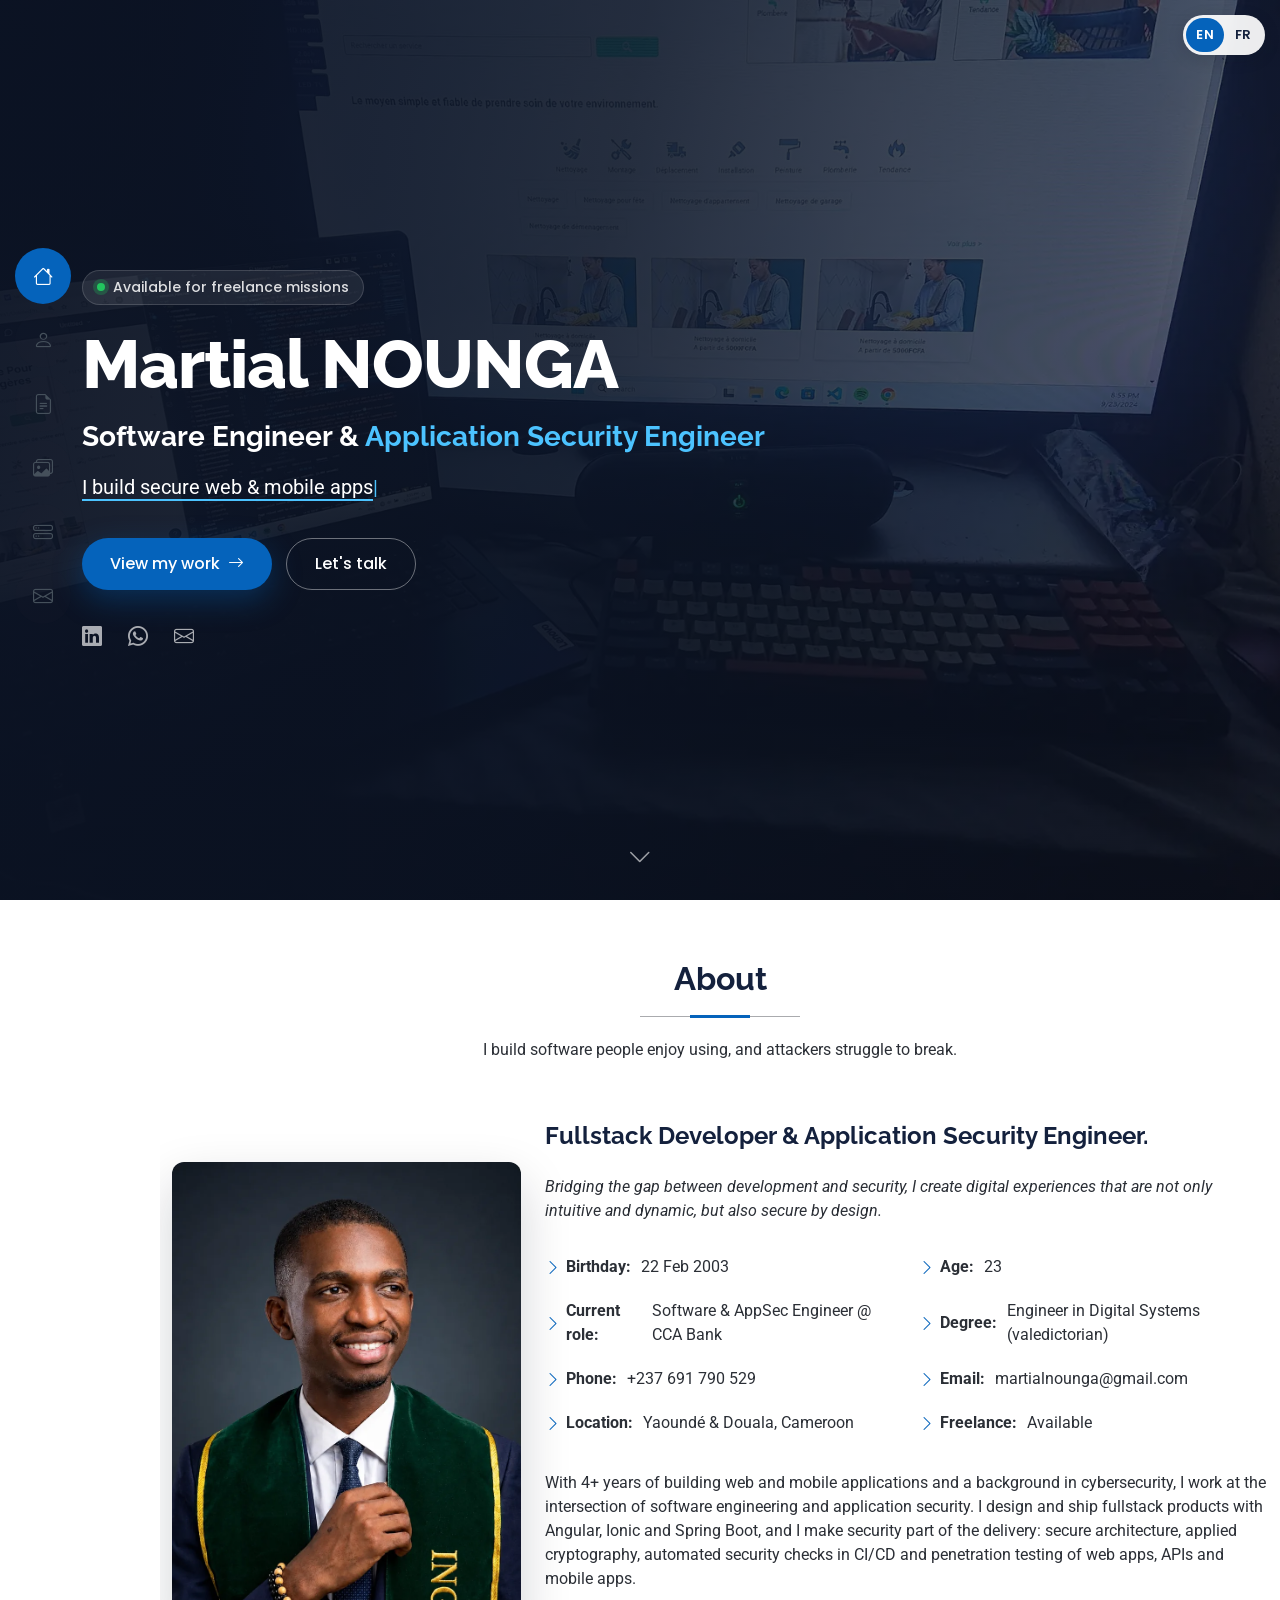
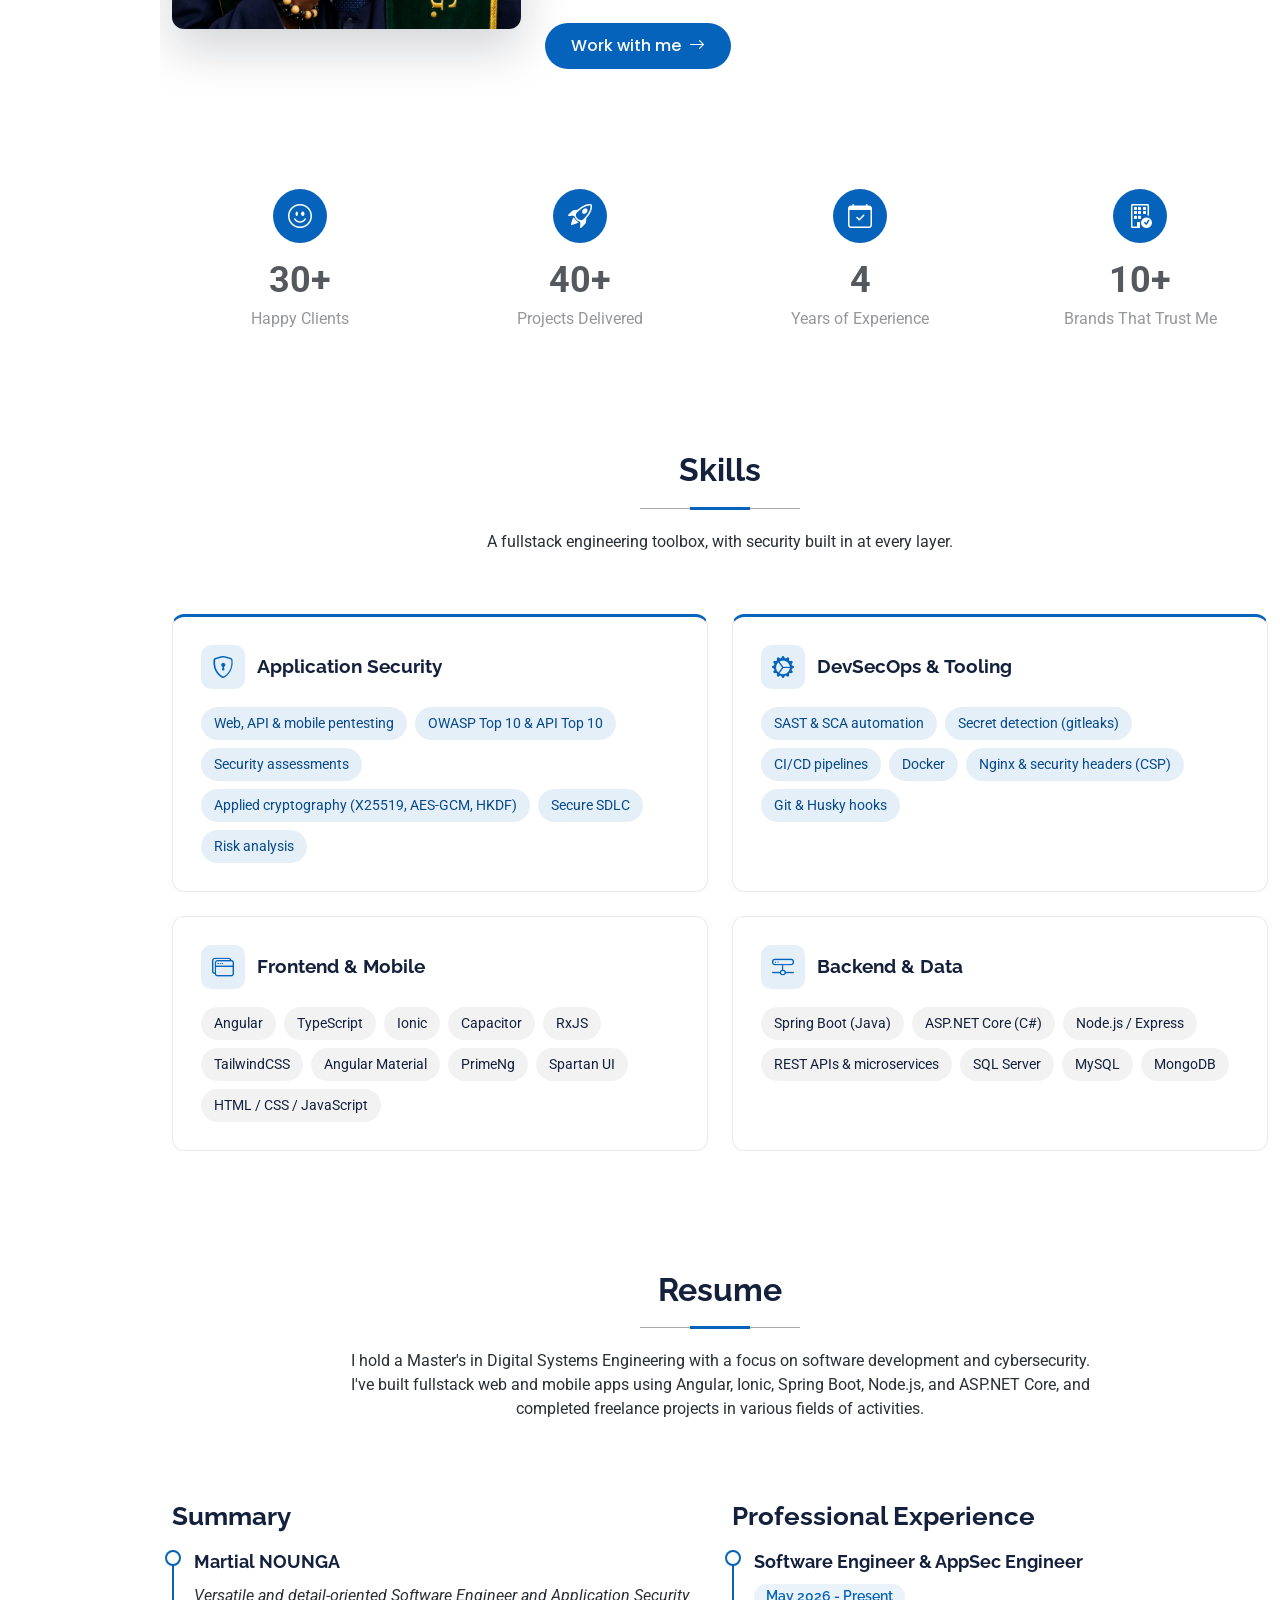
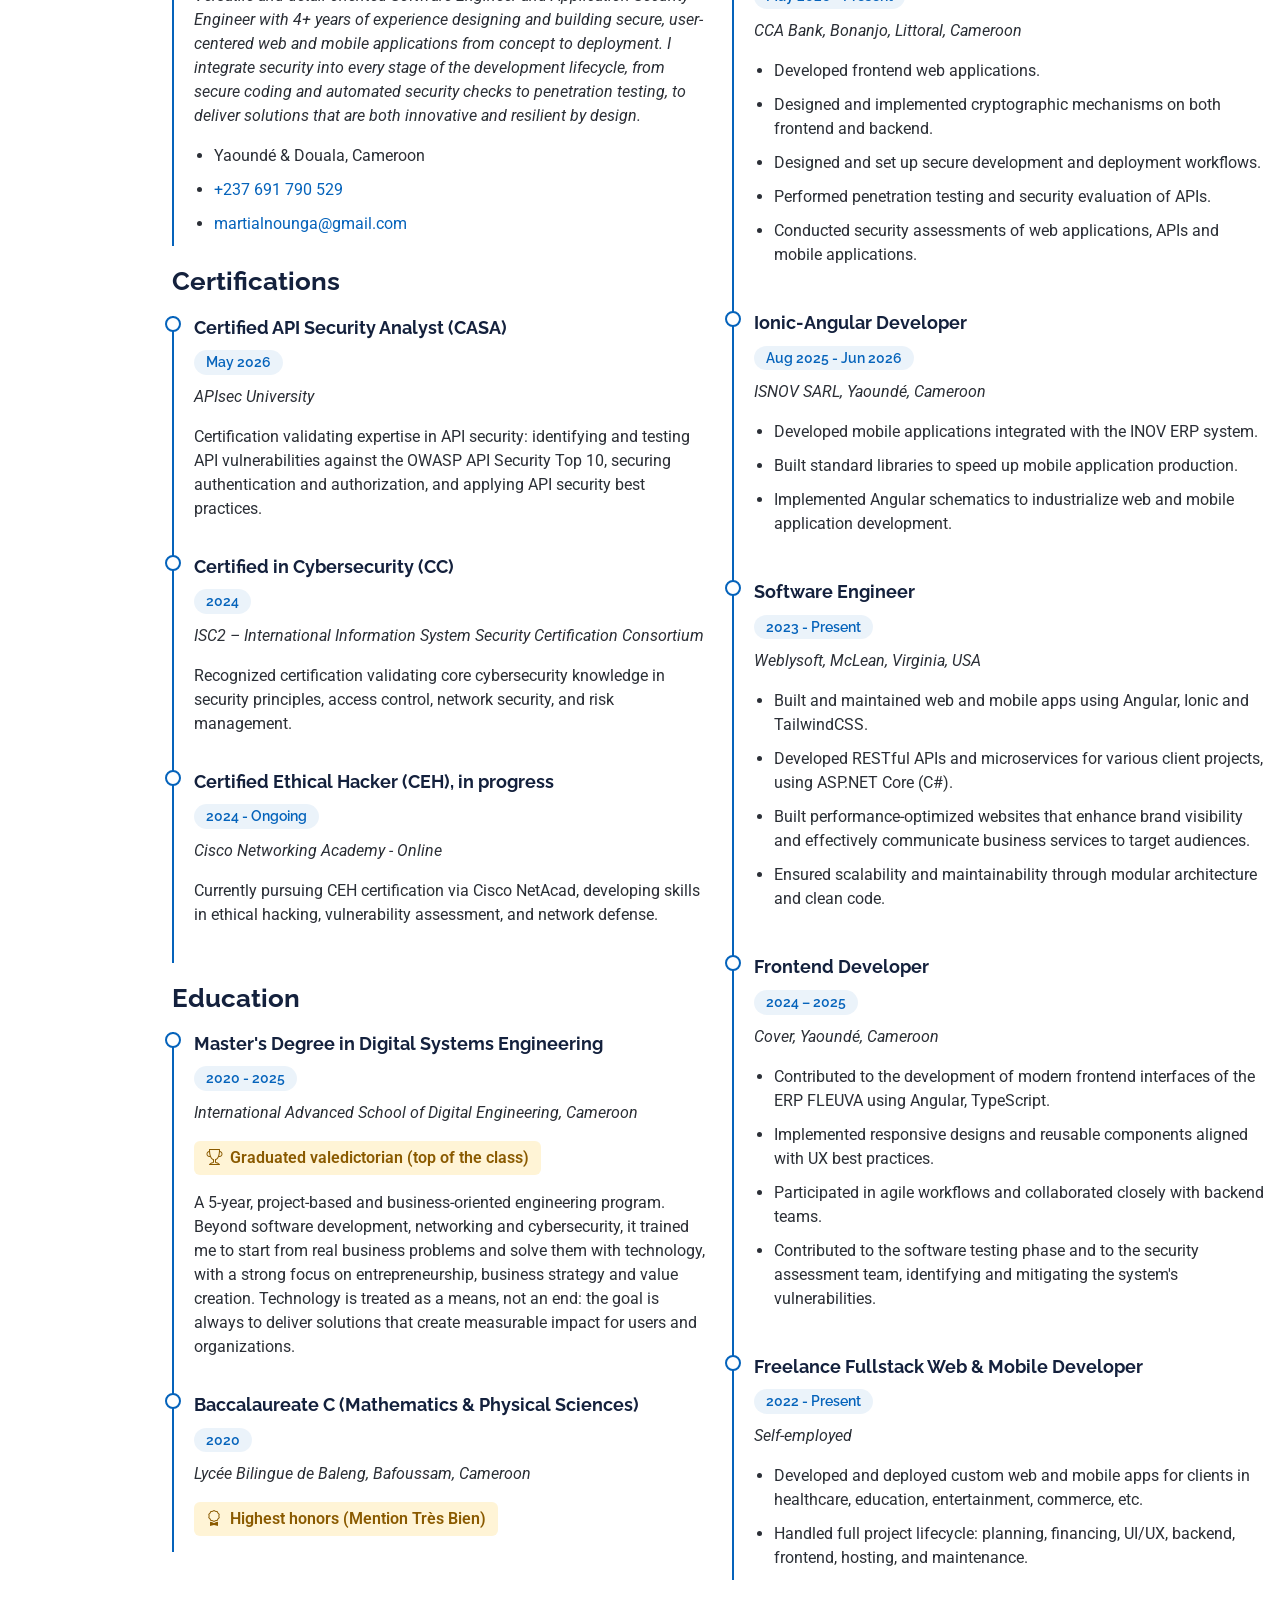
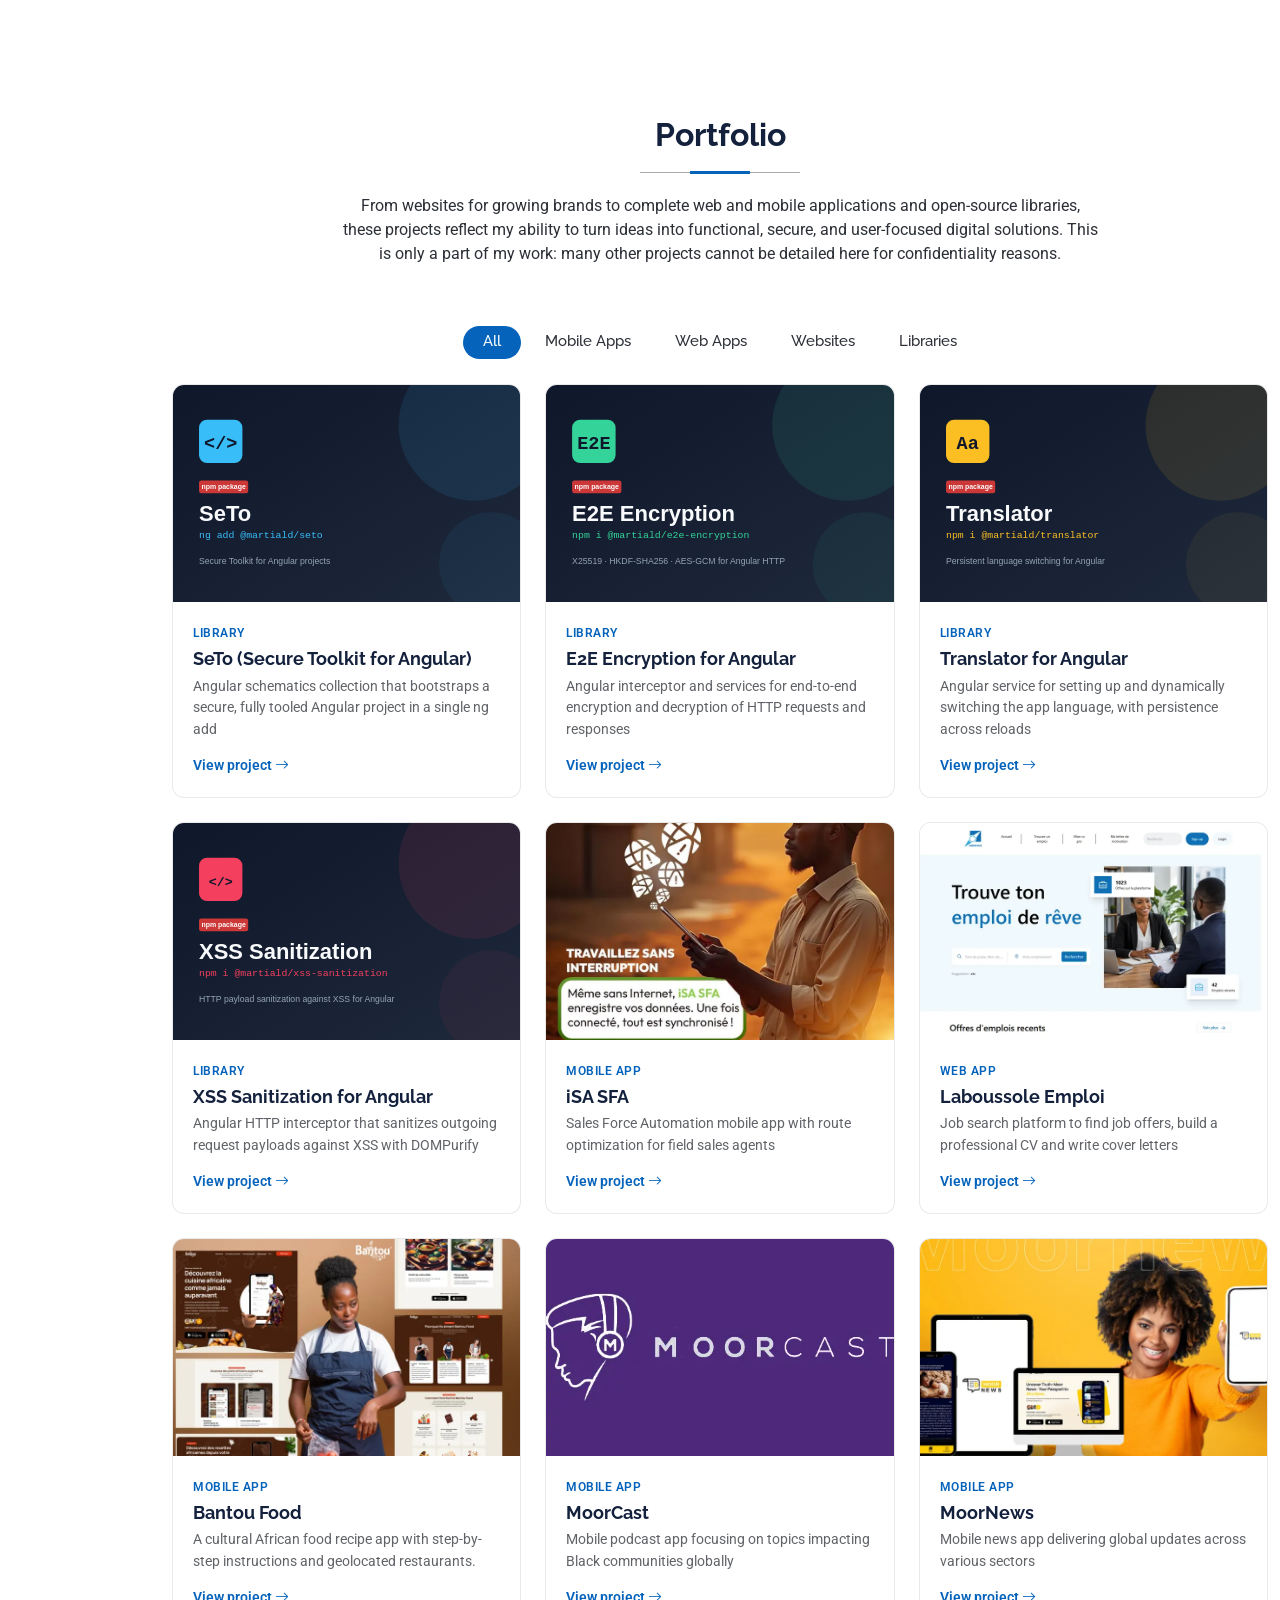
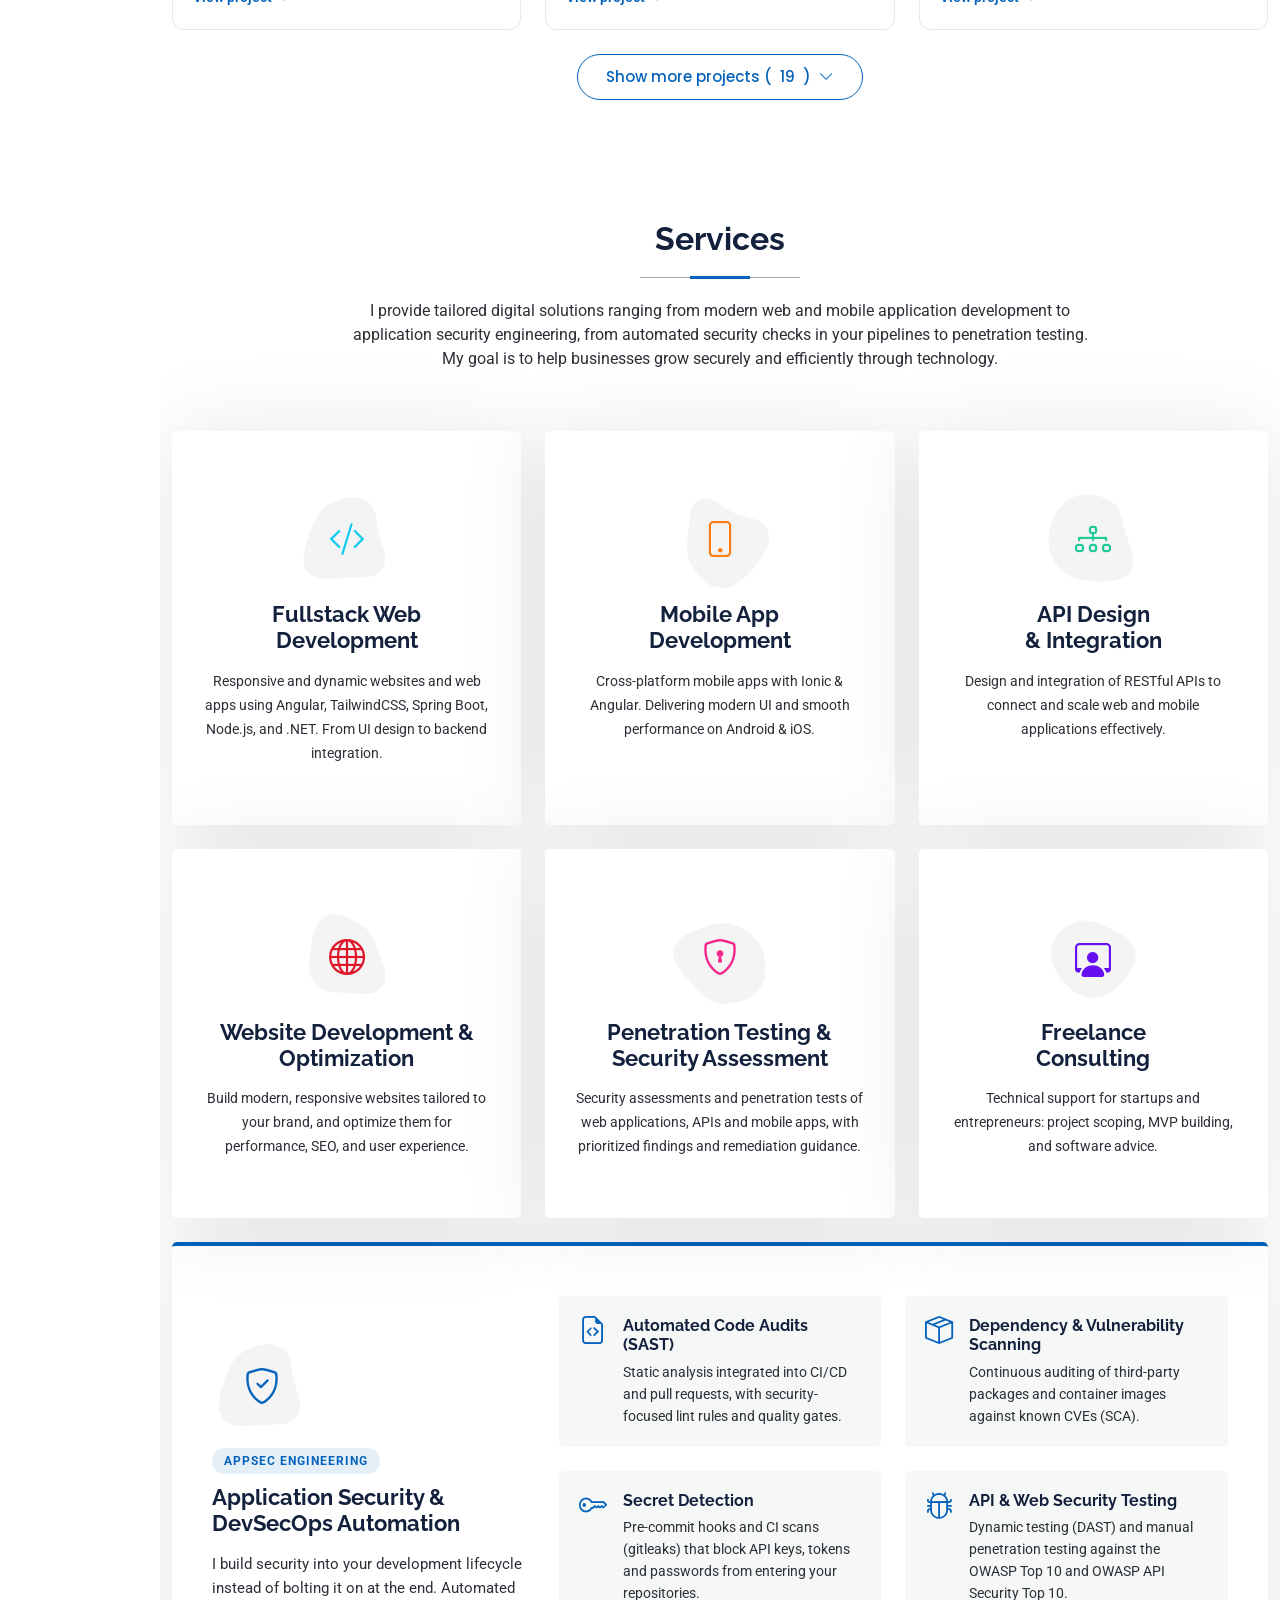
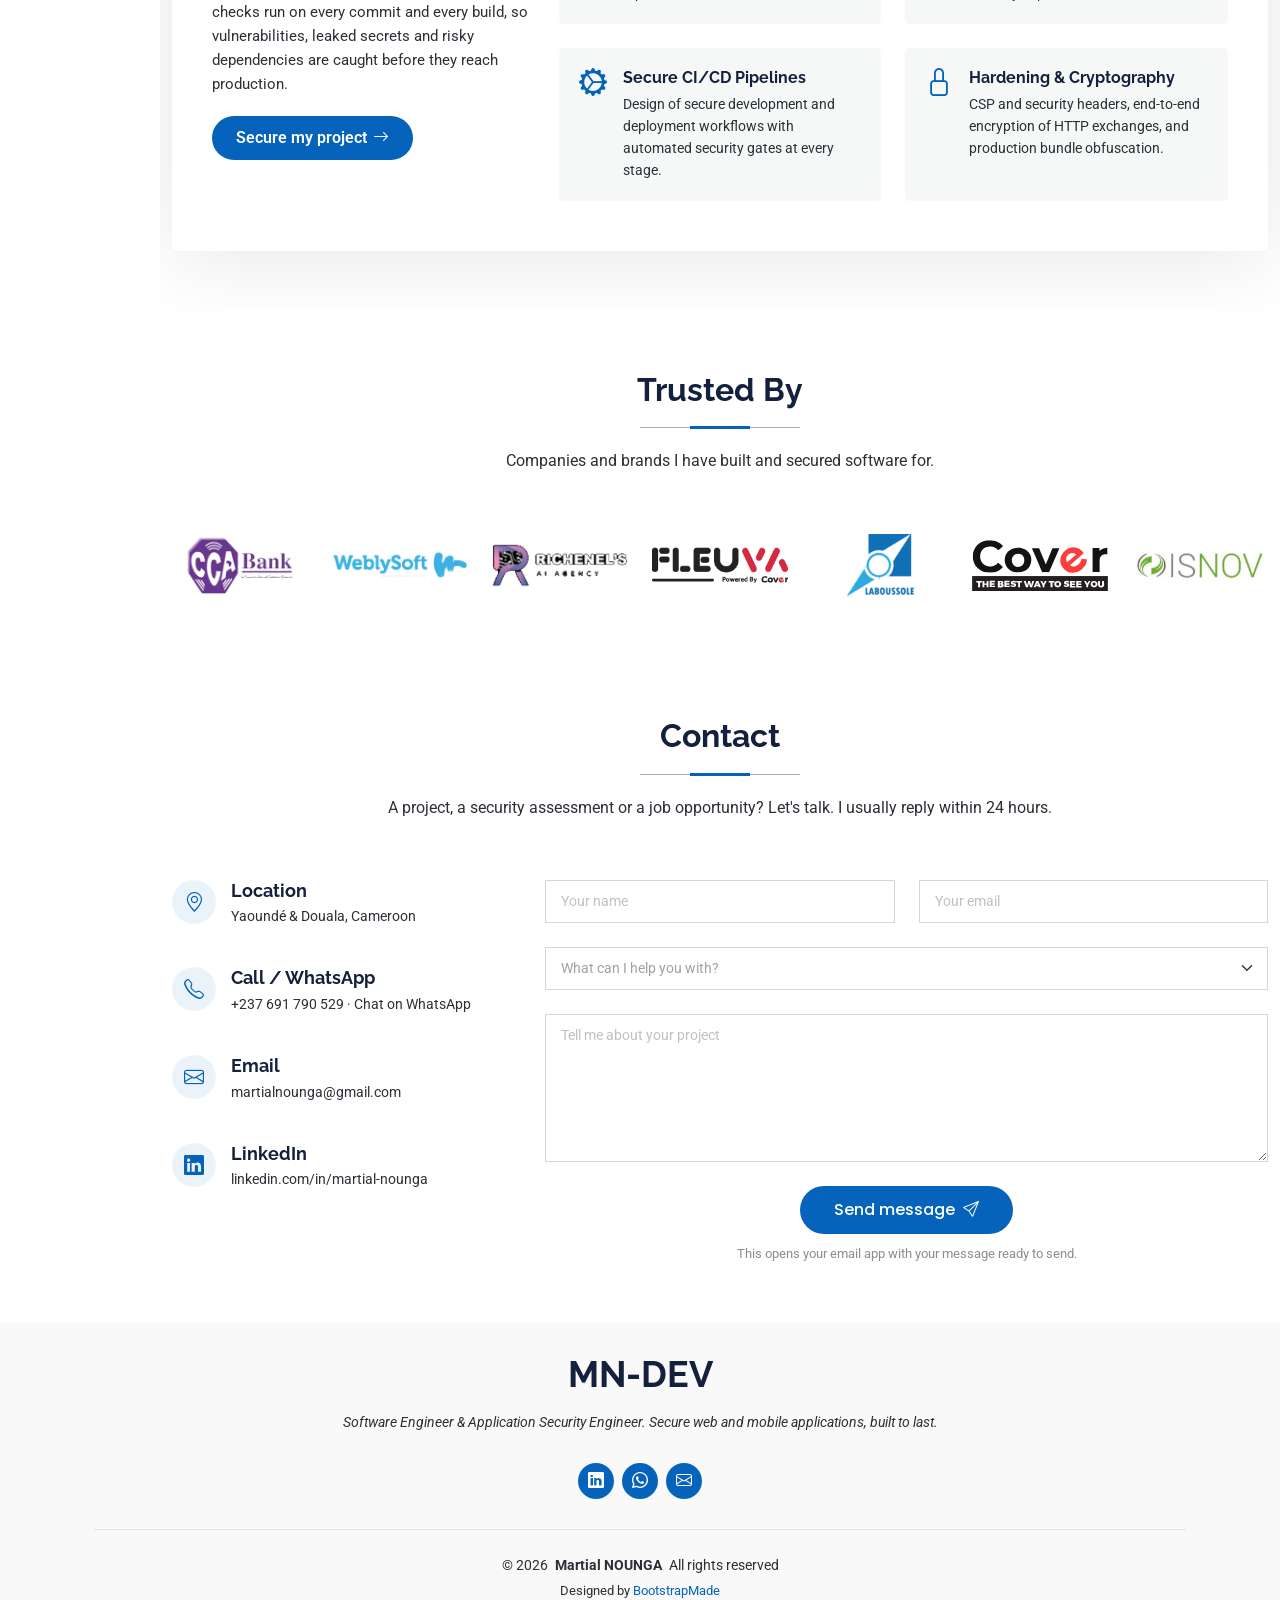
==== commit 2a6cf6fc: "Frontend skills updated" ====
--- a/index.html
+++ b/index.html
@@ -267,6 +267,8 @@
                 <li>RxJS</li>
                 <li>TailwindCSS</li>
                 <li>Angular Material</li>
+                <li>PrimeNg</li>
+                <li>Spartan UI</li>
                 <li>HTML / CSS / JavaScript</li>
               </ul>
             </div>
